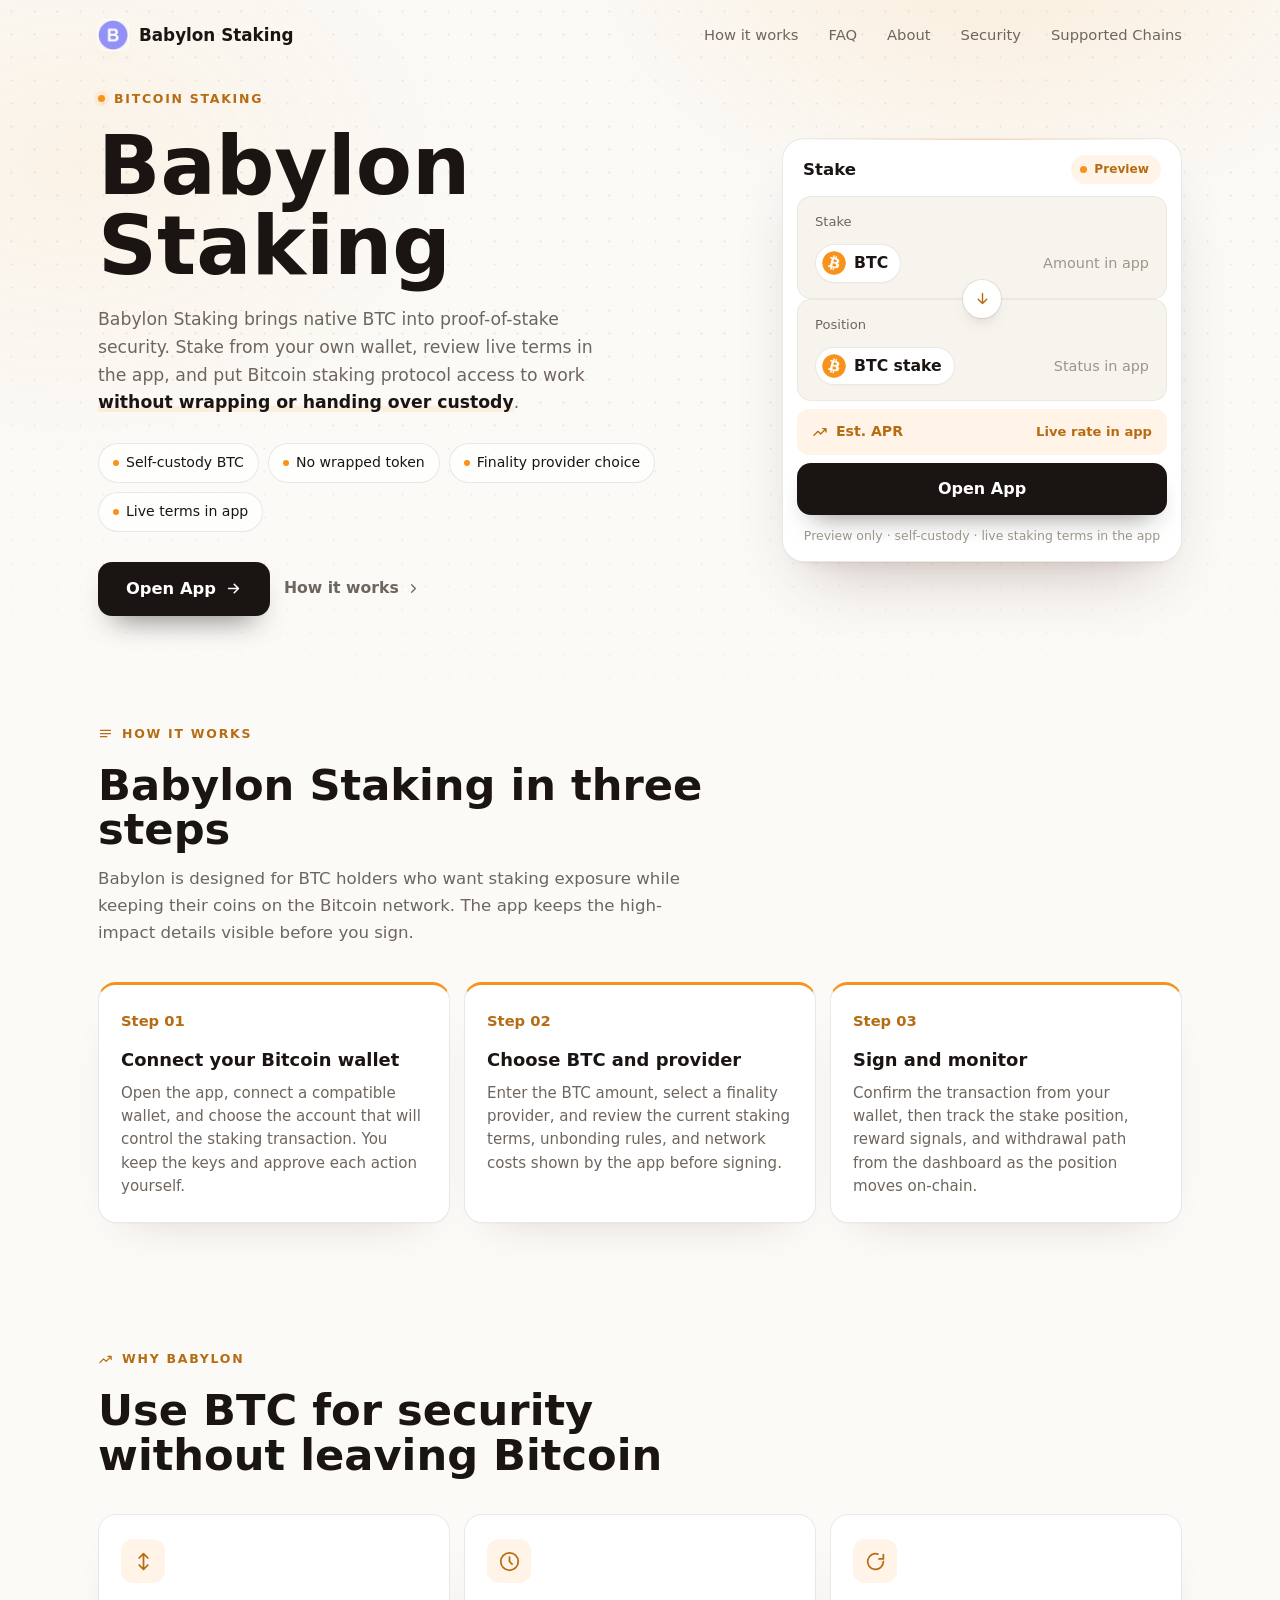
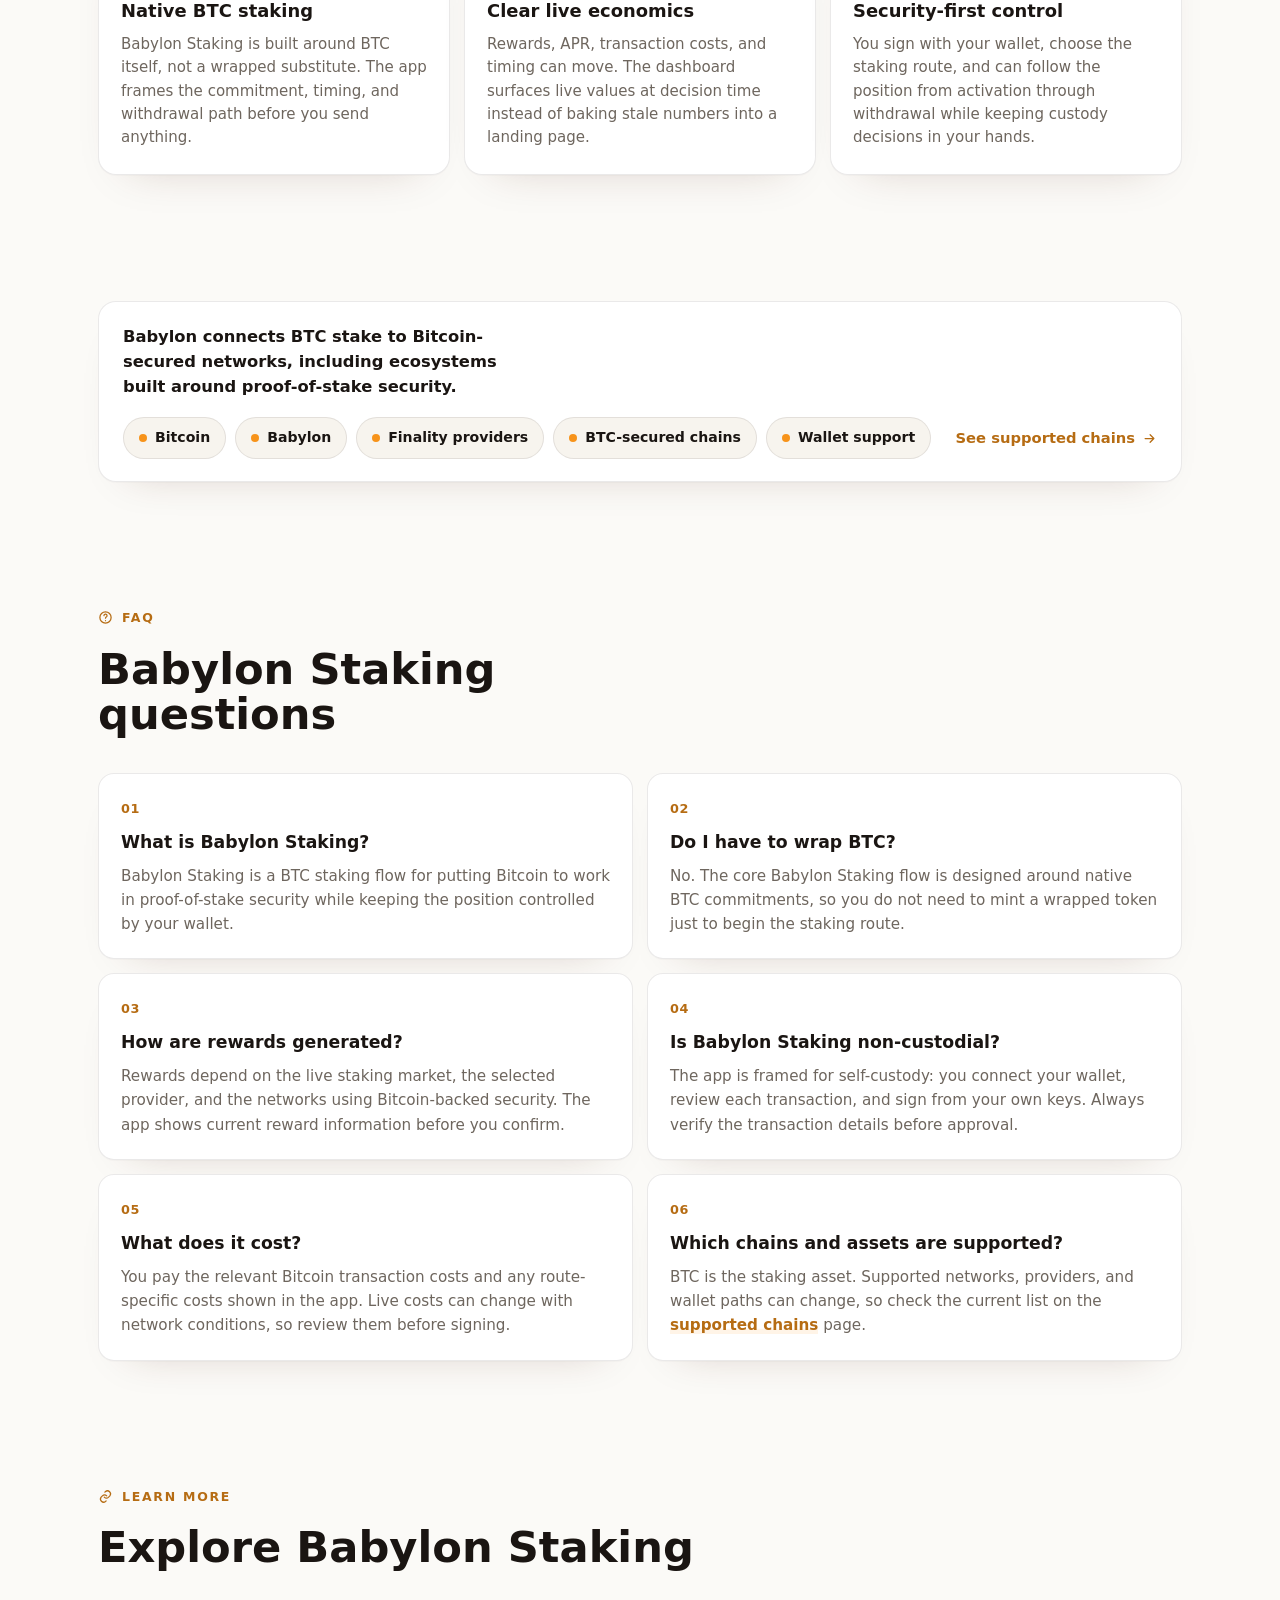
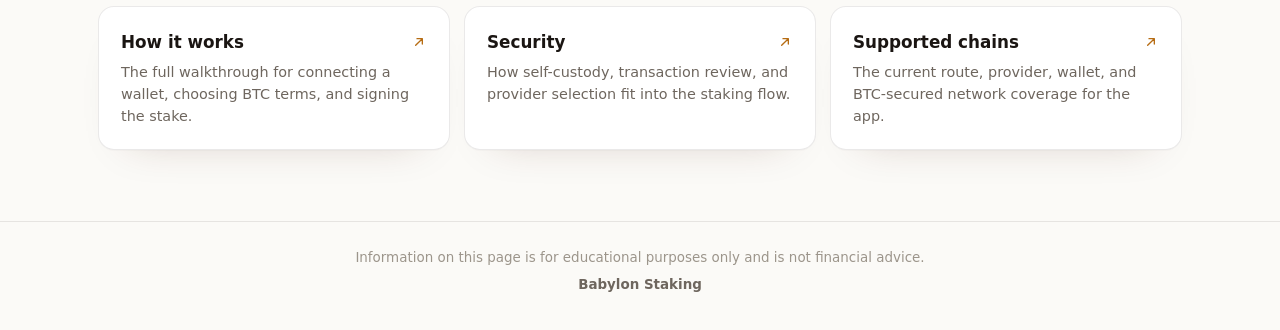
==== index.html @ 32372752 "Update" ====
<!doctype html>
<html lang="en">
<head>
  <meta charset="utf-8">
  <meta name="viewport" content="width=device-width, initial-scale=1">
  <title>Babylon Staking - Put BTC to Work</title>
  <meta name="description" content="Babylon Staking lets you stake BTC from self-custody, review live terms, and connect to Bitcoin-secured networks without wrapping coins. Open the app.">
  <meta name="theme-color" content="#FBFAF7">
  <link rel="canonical" href="https://babylon-staking.github.io/">
  <meta name="robots" content="index,follow">
  <link rel="icon" type="image/png" href="favicon.png">
  <link rel="apple-touch-icon" href="favicon.png">
  <link rel="manifest" href="site.webmanifest">
  <link rel="prefetch" href="dashboard/">
  <meta property="og:type" content="website">
  <meta property="og:title" content="Babylon Staking - Put BTC to Work">
  <meta property="og:description" content="Stake BTC from self-custody, review live terms, and connect to Bitcoin-secured networks without wrapping coins.">
  <meta property="og:image" content="og-cover.png">
  <meta property="og:url" content="https://babylon-staking.github.io/">
  <style>
  :root{
    --bg:#FBFAF7; --panel:#FFFFFF; --field:#F7F4EE;
    --ink:#1A1512; --muted:#6E665E; --faint:#9C958B;
    --line:rgba(26,21,18,.09); --line-2:rgba(26,21,18,.05);
    --accent:#F7931A; --accent-ink:#B66C13; --accent-soft:rgba(247,147,26,.1);
    --pos:#15A34A;
    --radius:22px; --radius-sm:14px;
    --shadow-card:0 1px 0 rgba(26,21,18,.03), 0 34px 64px -30px rgba(80,30,20,.30), 0 10px 24px -18px rgba(80,30,20,.18);
    --shadow-soft:0 1px 0 rgba(26,21,18,.02), 0 20px 44px -32px rgba(80,30,20,.26);
    --ui:"Space Grotesk","Inter",-apple-system,BlinkMacSystemFont,"Segoe UI",system-ui,sans-serif;
    --body:"Inter",-apple-system,BlinkMacSystemFont,"Segoe UI",system-ui,sans-serif;
  }
  *{box-sizing:border-box}
  html,body{margin:0; overflow-x:hidden}
  body{background:var(--bg); color:var(--ink); font-family:var(--body); line-height:1.55; -webkit-font-smoothing:antialiased; text-rendering:optimizeLegibility; position:relative}
  a{color:inherit; text-decoration:none}
  a.cite{color:inherit; text-decoration:none; border-bottom:1px dotted transparent; transition:border-color .15s ease}
  a.cite:hover{border-bottom-color:var(--faint)}
  img{display:block; max-width:100%}
  button{font:inherit; cursor:pointer; border:none; background:none; color:inherit}
  h1,h2,h3,p{margin:0}

  /* ---------- texture (dot matrix + warm glow) ---------- */
  .bg{position:fixed; inset:0; z-index:0; pointer-events:none; overflow:hidden}
  .bg .glow{position:absolute; inset:0; background:
      radial-gradient(700px 480px at 78% -6%, rgba(247,147,26,.12), transparent 62%),
      radial-gradient(680px 520px at 6% 18%, rgba(247,147,26,.07), transparent 60%);}
  .bg .dots{position:absolute; inset:0;
    background-image:radial-gradient(rgba(26,21,18,.06) 1px, transparent 1.4px); background-size:23px 23px;
    -webkit-mask-image:radial-gradient(130% 90% at 50% 10%, #000 44%, transparent 88%);
            mask-image:radial-gradient(130% 90% at 50% 10%, #000 44%, transparent 88%);}

  /* ---------- top bar ---------- */
  .topbar{position:relative; z-index:5; display:flex; align-items:center; gap:22px; width:min(100%,1180px); margin:0 auto; padding:20px clamp(18px,4vw,48px) 8px}
  .brand{display:inline-flex; align-items:center; gap:11px; font-family:var(--ui); font-weight:600; font-size:1.05rem; letter-spacing:0}
  .brand img{width:30px; height:30px; border-radius:8px; box-shadow:0 0 0 1px rgba(255,255,255,.8), 0 8px 18px -12px rgba(247,147,26,.5)}
  .spacer{flex:1}
  .nav{display:flex; align-items:center; gap:clamp(16px,2.6vw,30px)}
  .nav a{font-family:var(--ui); font-weight:500; font-size:.92rem; color:var(--muted); transition:color .16s ease}
  .nav a:hover{color:var(--accent-ink)}

  /* ---------- section frame (mobile-safe: vertical padding only) ---------- */
  .wrap{position:relative; z-index:2; width:min(100%,1180px); margin:0 auto; padding:0 clamp(18px,4vw,48px)}
  .sec{padding-top:clamp(50px,7vh,90px); padding-bottom:clamp(50px,7vh,90px)}
  .sec-head{max-width:60ch; margin:0 0 clamp(26px,4vh,40px)}
  .eyebrow{display:inline-flex; align-items:center; gap:9px; font-family:var(--ui); font-weight:600; font-size:.78rem; letter-spacing:.14em; text-transform:uppercase; color:var(--accent-ink)}
  .eyebrow .dot{width:7px; height:7px; border-radius:50%; background:var(--accent); box-shadow:0 0 0 4px var(--accent-soft)}
  .eyebrow svg{width:15px; height:15px}
  .h2{margin-top:14px; font-family:var(--ui); font-weight:700; color:var(--ink); font-size:clamp(1.9rem,3.4vw,2.7rem); line-height:1.04; letter-spacing:0}
  .sec-head p{margin-top:14px; color:var(--muted); font-size:clamp(1rem,1.3vw,1.12rem); line-height:1.6}

  /* ---------- hero ---------- */
  .hero{display:grid; grid-template-columns:minmax(0,1.05fr) minmax(360px,.8fr); align-items:center; gap:clamp(34px,6vw,80px); padding-top:clamp(18px,3vh,40px); padding-bottom:clamp(30px,5vh,56px)}
  .copy{min-width:0}
  .hero h1{margin:16px 0 0; font-family:var(--ui); font-weight:700; color:var(--ink); font-size:clamp(3rem,6.4vw,5.2rem); line-height:.98; letter-spacing:0}
  .deck{max-width:46ch; margin:20px 0 0; color:var(--muted); font-size:clamp(1.04rem,1.35vw,1.18rem); line-height:1.6}
  .deck strong{color:var(--ink); font-weight:600; box-shadow:inset 0 -.36em 0 var(--accent-soft)}
  .chips{list-style:none; margin:26px 0 0; padding:0; display:flex; flex-wrap:wrap; gap:9px}
  .chips li{display:inline-flex; align-items:center; gap:7px; min-height:38px; padding:8px 14px; border:1px solid var(--line); border-radius:999px; background:rgba(255,255,255,.7); font-family:var(--ui); font-weight:500; font-size:.88rem; color:var(--ink)}
  .chips li::before{content:""; width:6px; height:6px; border-radius:50%; background:var(--accent)}
  .cta-row{display:flex; flex-wrap:wrap; align-items:center; gap:14px; margin:30px 0 0}
  .primary{display:inline-flex; align-items:center; justify-content:center; gap:9px; min-height:54px; padding:0 28px; border-radius:14px; background:var(--ink); color:#fff; font-family:var(--ui); font-weight:600; font-size:1.02rem; letter-spacing:0; box-shadow:0 16px 30px -16px rgba(26,21,18,.7); transition:transform .18s ease, box-shadow .18s ease, filter .18s ease}
  .primary:hover{transform:translateY(-1px); filter:brightness(1.08); box-shadow:0 22px 38px -16px rgba(26,21,18,.8)}
  .primary svg{width:17px; height:17px}
  .ghost{display:inline-flex; align-items:center; gap:7px; font-family:var(--ui); font-weight:600; font-size:.98rem; color:var(--muted); transition:color .16s ease}
  .ghost:hover{color:var(--accent-ink)}
  .ghost svg{width:15px; height:15px}

  /* ---------- stake card ---------- */
  .card{width:min(100%,400px); margin:0 0 0 auto; padding:14px; background:var(--panel); border:1px solid var(--line); border-radius:var(--radius); box-shadow:var(--shadow-card); position:relative}
  .card::before{content:""; position:absolute; inset:0 0 auto; height:1px; border-radius:var(--radius) var(--radius) 0 0; background:linear-gradient(90deg, transparent, rgba(247,147,26,.4), transparent)}
  .card-head{display:flex; align-items:center; justify-content:space-between; padding:2px 6px 12px}
  .card-head .ct{font-family:var(--ui); font-weight:600; font-size:1.04rem; letter-spacing:0}
  .pill{display:inline-flex; align-items:center; gap:7px; padding:5px 12px 5px 9px; border-radius:999px; background:var(--accent-soft); color:var(--accent-ink); font-family:var(--ui); font-weight:600; font-size:.76rem}
  .pill .pdot{width:7px; height:7px; border-radius:50%; background:var(--accent); animation:pulse 2.4s ease-out infinite}
  .field{position:relative; padding:15px 17px; border-radius:var(--radius-sm); background:var(--field); border:1px solid var(--line-2)}
  .field + .field{margin-top:6px}
  .flabel{display:block; color:var(--muted); font-size:.82rem; font-weight:500; margin-bottom:12px}
  .frow{display:flex; align-items:center; justify-content:space-between; gap:12px}
  .tokpill{display:inline-flex; align-items:center; gap:8px; padding:6px 12px 6px 6px; border-radius:999px; background:var(--panel); border:1px solid var(--line); font-family:var(--ui); font-weight:600; font-size:.98rem; box-shadow:0 1px 0 rgba(26,21,18,.02)}
  .tokpill img{width:24px; height:24px; border-radius:50%}
  .ghostval{color:var(--faint); font-size:.9rem; font-weight:450; white-space:nowrap}
  .conv{position:relative; height:0}
  .conv span{position:absolute; left:50%; top:50%; transform:translate(-50%,-50%); width:38px; height:38px; border-radius:50%; z-index:3; background:var(--panel); border:4px solid var(--panel); box-shadow:0 0 0 1px var(--line), 0 8px 18px -10px rgba(80,30,20,.4); display:grid; place-items:center; color:var(--accent-ink)}
  .conv svg{width:17px; height:17px}
  .yield{display:flex; align-items:center; justify-content:space-between; gap:10px; margin-top:8px; padding:12px 15px; border-radius:12px; background:var(--accent-soft)}
  .yield .yl{display:inline-flex; align-items:center; gap:8px; color:var(--accent-ink); font-family:var(--ui); font-weight:600; font-size:.88rem}
  .yield .yl svg{width:16px; height:16px}
  .yield .yr{color:var(--accent-ink); font-weight:600; font-size:.82rem; white-space:nowrap}
  .cta{display:flex; align-items:center; justify-content:center; gap:8px; width:100%; margin-top:8px; min-height:52px; border-radius:14px; background:var(--ink); color:#fff; font-family:var(--ui); font-weight:600; font-size:1rem; letter-spacing:0; box-shadow:0 14px 28px -16px rgba(26,21,18,.65); transition:transform .18s ease, filter .18s ease}
  .cta:hover{transform:translateY(-1px); filter:brightness(1.08)}
  .note{margin:11px 0 2px; text-align:center; color:var(--faint); font-size:.78rem}

  /* ---------- how it works ---------- */
  .steps{display:grid; grid-template-columns:repeat(3,1fr); gap:14px}
  .step{padding:24px 22px; background:var(--panel); border:1px solid var(--line); border-radius:18px; box-shadow:var(--shadow-soft); border-top:3px solid var(--accent)}
  .step .num{font-family:var(--ui); font-weight:700; font-size:.92rem; color:var(--accent-ink)}
  .step h3{margin:12px 0 8px; font-family:var(--ui); font-weight:600; font-size:1.12rem; color:var(--ink); letter-spacing:0}
  .step p{color:var(--muted); font-size:.94rem; line-height:1.55}

  /* ---------- why / rewards ---------- */
  .grid3{display:grid; grid-template-columns:repeat(3,1fr); gap:14px}
  .ben{padding:24px 22px; background:var(--panel); border:1px solid var(--line); border-radius:18px; box-shadow:var(--shadow-soft)}
  .ben .ico{width:44px; height:44px; border-radius:12px; display:grid; place-items:center; background:var(--accent-soft); color:var(--accent-ink); margin-bottom:14px}
  .ben .ico svg{width:21px; height:21px}
  .ben h3{font-family:var(--ui); font-weight:600; font-size:1.12rem; color:var(--ink); letter-spacing:0}
  .ben p{margin-top:8px; color:var(--muted); font-size:.94rem; line-height:1.55}

  /* ---------- networks strip ---------- */
  .netband{display:flex; flex-wrap:wrap; align-items:center; justify-content:space-between; gap:18px; padding:22px 24px; background:var(--panel); border:1px solid var(--line); border-radius:18px; box-shadow:var(--shadow-soft)}
  .netband .nt{font-family:var(--ui); font-weight:600; color:var(--ink); font-size:1.02rem; max-width:34ch}
  .nets{display:flex; flex-wrap:wrap; gap:9px}
  .net{display:inline-flex; align-items:center; gap:8px; padding:9px 15px; border:1px solid var(--line); border-radius:999px; background:var(--field); font-family:var(--ui); font-weight:600; font-size:.88rem; color:var(--ink)}
  .net .nd{width:8px; height:8px; border-radius:50%; background:var(--accent)}
  .netband .more{display:inline-flex; align-items:center; gap:7px; color:var(--accent-ink); font-family:var(--ui); font-weight:600; font-size:.92rem; white-space:nowrap}
  .netband .more svg{width:15px; height:15px}

  /* ---------- FAQ (2-col grid of cards) ---------- */
  .faq{display:grid; grid-template-columns:repeat(2,1fr); gap:14px}
  .qa{padding:22px; background:var(--panel); border:1px solid var(--line); border-radius:16px; box-shadow:var(--shadow-soft)}
  .qa .qn{font-family:var(--ui); font-weight:700; font-size:.8rem; color:var(--accent-ink); letter-spacing:.04em}
  .qa h3{margin:8px 0 8px; font-family:var(--ui); font-weight:600; font-size:1.08rem; color:var(--ink); letter-spacing:0}
  .qa p{color:var(--muted); font-size:.95rem; line-height:1.6}
  .qa a:not(.cite){color:var(--accent-ink); font-weight:600; box-shadow:inset 0 -.34em 0 var(--accent-soft)}

  /* ---------- related ---------- */
  .related{display:grid; grid-template-columns:repeat(3,1fr); gap:14px}
  .rel{display:flex; flex-direction:column; gap:7px; padding:22px; background:var(--panel); border:1px solid var(--line); border-radius:16px; box-shadow:var(--shadow-soft); transition:transform .16s ease, border-color .16s ease}
  .rel:hover{transform:translateY(-2px); border-color:rgba(247,147,26,.35)}
  .rel .rt{display:flex; align-items:center; justify-content:space-between; gap:10px; font-family:var(--ui); font-weight:600; font-size:1.05rem; color:var(--ink); letter-spacing:0}
  .rel .rt svg{width:16px; height:16px; color:var(--accent-ink); flex:none}
  .rel p{color:var(--muted); font-size:.9rem; line-height:1.5}

  /* ---------- footer ---------- */
  .footer{position:relative; z-index:2; border-top:1px solid var(--line); margin-top:8px}
  .footer .wrap{padding-top:26px; padding-bottom:34px; text-align:center; color:var(--faint); font-size:.84rem}
  .footer b{color:var(--muted); font-weight:600}

  @keyframes pulse{0%{box-shadow:0 0 0 0 var(--accent-soft)} 70%{box-shadow:0 0 0 8px rgba(247,147,26,0)} 100%{box-shadow:0 0 0 0 rgba(247,147,26,0)}}

  @media (max-width:920px){
    .nav{display:none}
    .hero{grid-template-columns:1fr; gap:30px}
    .card{margin:0 auto}
    .hero h1{font-size:clamp(2.8rem,12vw,3.8rem)}
    .deck{max-width:none}
    .steps,.grid3,.faq,.related{grid-template-columns:1fr}
    .netband{flex-direction:column; align-items:flex-start}
  }
  @media (max-width:430px){
    .chips{gap:7px}
    .primary,.ghost{width:100%; justify-content:center}
  }
  @media (prefers-reduced-motion:reduce){*{animation-duration:.01ms!important; transition-duration:.01ms!important}}
  </style>
</head>
<body>
  <div class="bg" aria-hidden="true"><div class="glow"></div><div class="dots"></div></div>

  <header class="topbar">
    <a class="brand" href="./">
      <img src="favicon.png" width="30" height="30" alt="">
      <span>Babylon Staking</span>
    </a>
    <span class="spacer"></span>
    <nav class="nav" aria-label="Main Navigation">
      <a href="how-it-works/">How it works</a>
      <a href="faq/">FAQ</a>
      <a href="about/">About</a>
      <a href="security/">Security</a>
      <a href="supported-chains/">Supported Chains</a>
    </nav>
  </header>

  <main>
    <!-- HERO -->
    <section class="wrap hero">
      <div class="copy">
        <span class="eyebrow"><span class="dot"></span>Bitcoin Staking</span>
        <h1>Babylon Staking</h1>
        <p class="deck">Babylon Staking brings native BTC into proof-of-stake security. Stake from your own wallet, review live terms in the app, and put <a class="cite" href="https://babylonlabs.io/" rel="nofollow noopener noreferrer">Bitcoin staking protocol</a> access to work <strong>without wrapping or handing over custody</strong>.</p>
        <ul class="chips">
          <li>Self-custody BTC</li>
          <li>No wrapped token</li>
          <li>Finality provider choice</li>
          <li>Live terms in app</li>
        </ul>
        <div class="cta-row">
          <a class="primary" href="dashboard/">
            Open App
            <svg viewBox="0 0 24 24" fill="none" stroke="currentColor" stroke-width="2.2" stroke-linecap="round" stroke-linejoin="round"><path d="M5 12h14M13 6l6 6-6 6"/></svg>
          </a>
          <a class="ghost" href="how-it-works/">
            How it works
            <svg viewBox="0 0 24 24" fill="none" stroke="currentColor" stroke-width="2" stroke-linecap="round" stroke-linejoin="round"><path d="M9 6l6 6-6 6"/></svg>
          </a>
        </div>
      </div>

      <section class="card" aria-label="Stake preview">
        <div class="card-head">
          <span class="ct">Stake</span>
          <span class="pill"><span class="pdot"></span>Preview</span>
        </div>
        <div class="field">
          <span class="flabel">Stake</span>
          <div class="frow">
            <span class="tokpill"><img src="btc.png" alt="BTC">BTC</span>
            <span class="ghostval">Amount in app</span>
          </div>
        </div>
        <div class="conv">
          <span><svg viewBox="0 0 24 24" fill="none" stroke="currentColor" stroke-width="2" stroke-linecap="round" stroke-linejoin="round"><path d="M12 5v14M6 13l6 6 6-6"/></svg></span>
        </div>
        <div class="field">
          <span class="flabel">Position</span>
          <div class="frow">
            <span class="tokpill"><img src="btc.png" alt="BTC">BTC stake</span>
            <span class="ghostval">Status in app</span>
          </div>
        </div>
        <div class="yield">
          <span class="yl">
            <svg viewBox="0 0 24 24" fill="none" stroke="currentColor" stroke-width="2" stroke-linecap="round" stroke-linejoin="round"><path d="M3 17l6-6 4 4 8-8M21 7v5M21 7h-5"/></svg>
            Est. APR
          </span>
          <span class="yr">Live rate in app</span>
        </div>
        <a class="cta" href="dashboard/">Open App</a>
        <p class="note">Preview only &middot; self-custody &middot; live staking terms in the app</p>
      </section>
    </section>

    <!-- HOW IT WORKS -->
    <section class="wrap sec" id="how">
      <div class="sec-head">
        <span class="eyebrow"><svg viewBox="0 0 24 24" fill="none" stroke="currentColor" stroke-width="2" stroke-linecap="round" stroke-linejoin="round"><path d="M4 7h16M4 12h16M4 17h10"/></svg>How it works</span>
        <h2 class="h2">Babylon Staking in three steps</h2>
        <p>Babylon is designed for BTC holders who want staking exposure while keeping their coins on the <a class="cite" href="https://bitcoin.org/en/" rel="nofollow noopener noreferrer">Bitcoin network</a>. The app keeps the high-impact details visible before you sign.</p>
      </div>
      <div class="steps">
        <div class="step">
          <span class="num">Step 01</span>
          <h3>Connect your Bitcoin wallet</h3>
          <p>Open the app, connect a compatible wallet, and choose the account that will control the staking transaction. You keep the keys and approve each action yourself.</p>
        </div>
        <div class="step">
          <span class="num">Step 02</span>
          <h3>Choose BTC and provider</h3>
          <p>Enter the BTC amount, select a finality provider, and review the current staking terms, unbonding rules, and network costs shown by the app before signing.</p>
        </div>
        <div class="step">
          <span class="num">Step 03</span>
          <h3>Sign and monitor</h3>
          <p>Confirm the transaction from your wallet, then track the stake position, reward signals, and withdrawal path from the dashboard as the position moves on-chain.</p>
        </div>
      </div>
    </section>

    <!-- WHY / REWARDS -->
    <section class="wrap sec" id="why">
      <div class="sec-head">
        <span class="eyebrow"><svg viewBox="0 0 24 24" fill="none" stroke="currentColor" stroke-width="2" stroke-linecap="round" stroke-linejoin="round"><path d="M3 17l6-6 4 4 8-8M21 7v5M21 7h-5"/></svg>Why Babylon</span>
        <h2 class="h2">Use BTC for security without leaving Bitcoin</h2>
      </div>
      <div class="grid3">
        <div class="ben">
          <span class="ico"><svg viewBox="0 0 24 24" fill="none" stroke="currentColor" stroke-width="2" stroke-linecap="round" stroke-linejoin="round"><path d="M12 3v18M7 8l5-5 5 5M7 16l5 5 5-5"/></svg></span>
          <h3>Native BTC staking</h3>
          <p>Babylon Staking is built around BTC itself, not a wrapped substitute. The app frames the commitment, timing, and withdrawal path before you send anything.</p>
        </div>
        <div class="ben">
          <span class="ico"><svg viewBox="0 0 24 24" fill="none" stroke="currentColor" stroke-width="2" stroke-linecap="round" stroke-linejoin="round"><path d="M12 2a10 10 0 1 0 10 10A10 10 0 0 0 12 2zm0 5v5l3 3"/></svg></span>
          <h3>Clear live economics</h3>
          <p>Rewards, APR, transaction costs, and timing can move. The dashboard surfaces live values at decision time instead of baking stale numbers into a landing page.</p>
        </div>
        <div class="ben">
          <span class="ico"><svg viewBox="0 0 24 24" fill="none" stroke="currentColor" stroke-width="2" stroke-linecap="round" stroke-linejoin="round"><path d="M21 12a9 9 0 1 1-6.2-8.5M21 4v5h-5"/></svg></span>
          <h3>Security-first control</h3>
          <p>You sign with your wallet, choose the staking route, and can follow the position from activation through withdrawal while keeping custody decisions in your hands.</p>
        </div>
      </div>
    </section>

    <!-- NETWORKS -->
    <section class="wrap sec" id="networks">
      <div class="netband">
        <p class="nt">Babylon connects BTC stake to Bitcoin-secured networks, including ecosystems built around <a class="cite" href="https://ethereum.org/en/developers/docs/consensus-mechanisms/pos/" rel="nofollow noopener noreferrer">proof-of-stake security</a>.</p>
        <div class="nets">
          <span class="net"><span class="nd"></span>Bitcoin</span>
          <span class="net"><span class="nd"></span>Babylon</span>
          <span class="net"><span class="nd"></span>Finality providers</span>
          <span class="net"><span class="nd"></span>BTC-secured chains</span>
          <span class="net"><span class="nd"></span>Wallet support</span>
        </div>
        <a class="more" href="supported-chains/">See supported chains
          <svg viewBox="0 0 24 24" fill="none" stroke="currentColor" stroke-width="2" stroke-linecap="round" stroke-linejoin="round"><path d="M5 12h14M13 6l6 6-6 6"/></svg>
        </a>
      </div>
    </section>

    <!-- FAQ -->
    <section class="wrap sec" id="faq">
      <div class="sec-head">
        <span class="eyebrow"><svg viewBox="0 0 24 24" fill="none" stroke="currentColor" stroke-width="2" stroke-linecap="round" stroke-linejoin="round"><circle cx="12" cy="12" r="9"/><path d="M9.5 9a2.5 2.5 0 1 1 3.5 2.3c-.8.4-1 .8-1 1.7M12 17h.01"/></svg>FAQ</span>
        <h2 class="h2">Babylon Staking questions</h2>
      </div>
      <div class="faq">
        <div class="qa">
          <span class="qn">01</span>
          <h3>What is Babylon Staking?</h3>
          <p>Babylon Staking is a BTC staking flow for putting Bitcoin to work in proof-of-stake security while keeping the position controlled by your wallet.</p>
        </div>
        <div class="qa">
          <span class="qn">02</span>
          <h3>Do I have to wrap BTC?</h3>
          <p>No. The core Babylon Staking flow is designed around native BTC commitments, so you do not need to mint a wrapped token just to begin the staking route.</p>
        </div>
        <div class="qa">
          <span class="qn">03</span>
          <h3>How are rewards generated?</h3>
          <p>Rewards depend on the live staking market, the selected provider, and the networks using Bitcoin-backed security. The app shows current reward information before you confirm.</p>
        </div>
        <div class="qa">
          <span class="qn">04</span>
          <h3>Is Babylon Staking non-custodial?</h3>
          <p>The app is framed for self-custody: you connect your wallet, review each transaction, and sign from your own keys. Always verify the transaction details before approval.</p>
        </div>
        <div class="qa">
          <span class="qn">05</span>
          <h3>What does it cost?</h3>
          <p>You pay the relevant Bitcoin transaction costs and any route-specific costs shown in the app. Live costs can change with network conditions, so review them before signing.</p>
        </div>
        <div class="qa">
          <span class="qn">06</span>
          <h3>Which chains and assets are supported?</h3>
          <p>BTC is the staking asset. Supported networks, providers, and wallet paths can change, so check the current list on the <a href="supported-chains/">supported chains</a> page.</p>
        </div>
      </div>
    </section>

    <!-- RELATED -->
    <section class="wrap sec" id="explore">
      <div class="sec-head">
        <span class="eyebrow"><svg viewBox="0 0 24 24" fill="none" stroke="currentColor" stroke-width="2" stroke-linecap="round" stroke-linejoin="round"><path d="M10 13a5 5 0 0 0 7 0l2-2a5 5 0 0 0-7-7l-1 1M14 11a5 5 0 0 0-7 0l-2 2a5 5 0 0 0 7 7l1-1"/></svg>Learn more</span>
        <h2 class="h2">Explore Babylon Staking</h2>
      </div>
      <div class="related">
        <a class="rel" href="how-it-works/">
          <span class="rt">How it works <svg viewBox="0 0 24 24" fill="none" stroke="currentColor" stroke-width="2" stroke-linecap="round" stroke-linejoin="round"><path d="M7 17 17 7M9 7h8v8"/></svg></span>
          <p>The full walkthrough for connecting a wallet, choosing BTC terms, and signing the stake.</p>
        </a>
        <a class="rel" href="security/">
          <span class="rt">Security <svg viewBox="0 0 24 24" fill="none" stroke="currentColor" stroke-width="2" stroke-linecap="round" stroke-linejoin="round"><path d="M7 17 17 7M9 7h8v8"/></svg></span>
          <p>How self-custody, transaction review, and provider selection fit into the staking flow.</p>
        </a>
        <a class="rel" href="supported-chains/">
          <span class="rt">Supported chains <svg viewBox="0 0 24 24" fill="none" stroke="currentColor" stroke-width="2" stroke-linecap="round" stroke-linejoin="round"><path d="M7 17 17 7M9 7h8v8"/></svg></span>
          <p>The current route, provider, wallet, and BTC-secured network coverage for the app.</p>
        </a>
      </div>
    </section>
  </main>

  <footer class="footer">
    <div class="wrap">
      <p>Information on this page is for educational purposes only and is not financial advice.</p>
      <p style="margin-top:6px"><b>Babylon Staking</b></p>
    </div>
  </footer>

  <script type="application/ld+json">
  {"@context":"https://schema.org","@graph":[
    {"@type":"WebSite","@id":"https://babylon-staking.github.io/#website","url":"https://babylon-staking.github.io/","name":"Babylon Staking"},
    {"@type":"Organization","@id":"https://babylon-staking.github.io/#org","name":"Babylon Staking","url":"https://babylon-staking.github.io/","logo":"https://babylon-staking.github.io/favicon.png"},
    {"@type":"WebApplication","name":"Babylon Staking","applicationCategory":"FinanceApplication","operatingSystem":"Web","url":"https://babylon-staking.github.io/","browserRequirements":"Requires a Web3 wallet","description":"Non-custodial Bitcoin staking app for reviewing Babylon Staking terms, staking BTC, and monitoring the position from your own wallet."},
    {"@type":"FAQPage","mainEntity":[
      {"@type":"Question","name":"What is Babylon Staking?","acceptedAnswer":{"@type":"Answer","text":"Babylon Staking is a BTC staking flow for putting Bitcoin to work in proof-of-stake security while keeping the position controlled by your wallet."}},
      {"@type":"Question","name":"Do I have to wrap BTC?","acceptedAnswer":{"@type":"Answer","text":"No. The core Babylon Staking flow is designed around native BTC commitments, so you do not need to mint a wrapped token just to begin the staking route."}},
      {"@type":"Question","name":"How are rewards generated?","acceptedAnswer":{"@type":"Answer","text":"Rewards depend on the live staking market, the selected provider, and the networks using Bitcoin-backed security. The app shows current reward information before you confirm."}},
      {"@type":"Question","name":"Is Babylon Staking non-custodial?","acceptedAnswer":{"@type":"Answer","text":"The app is framed for self-custody: you connect your wallet, review each transaction, and sign from your own keys. Always verify the transaction details before approval."}},
      {"@type":"Question","name":"What does it cost?","acceptedAnswer":{"@type":"Answer","text":"You pay the relevant Bitcoin transaction costs and any route-specific costs shown in the app. Live costs can change with network conditions, so review them before signing."}},
      {"@type":"Question","name":"Which chains and assets are supported?","acceptedAnswer":{"@type":"Answer","text":"BTC is the staking asset. Supported networks, providers, and wallet paths can change, so check the current list on the supported chains page."}}
    ]}
  ]}
  </script>
</body>
</html>
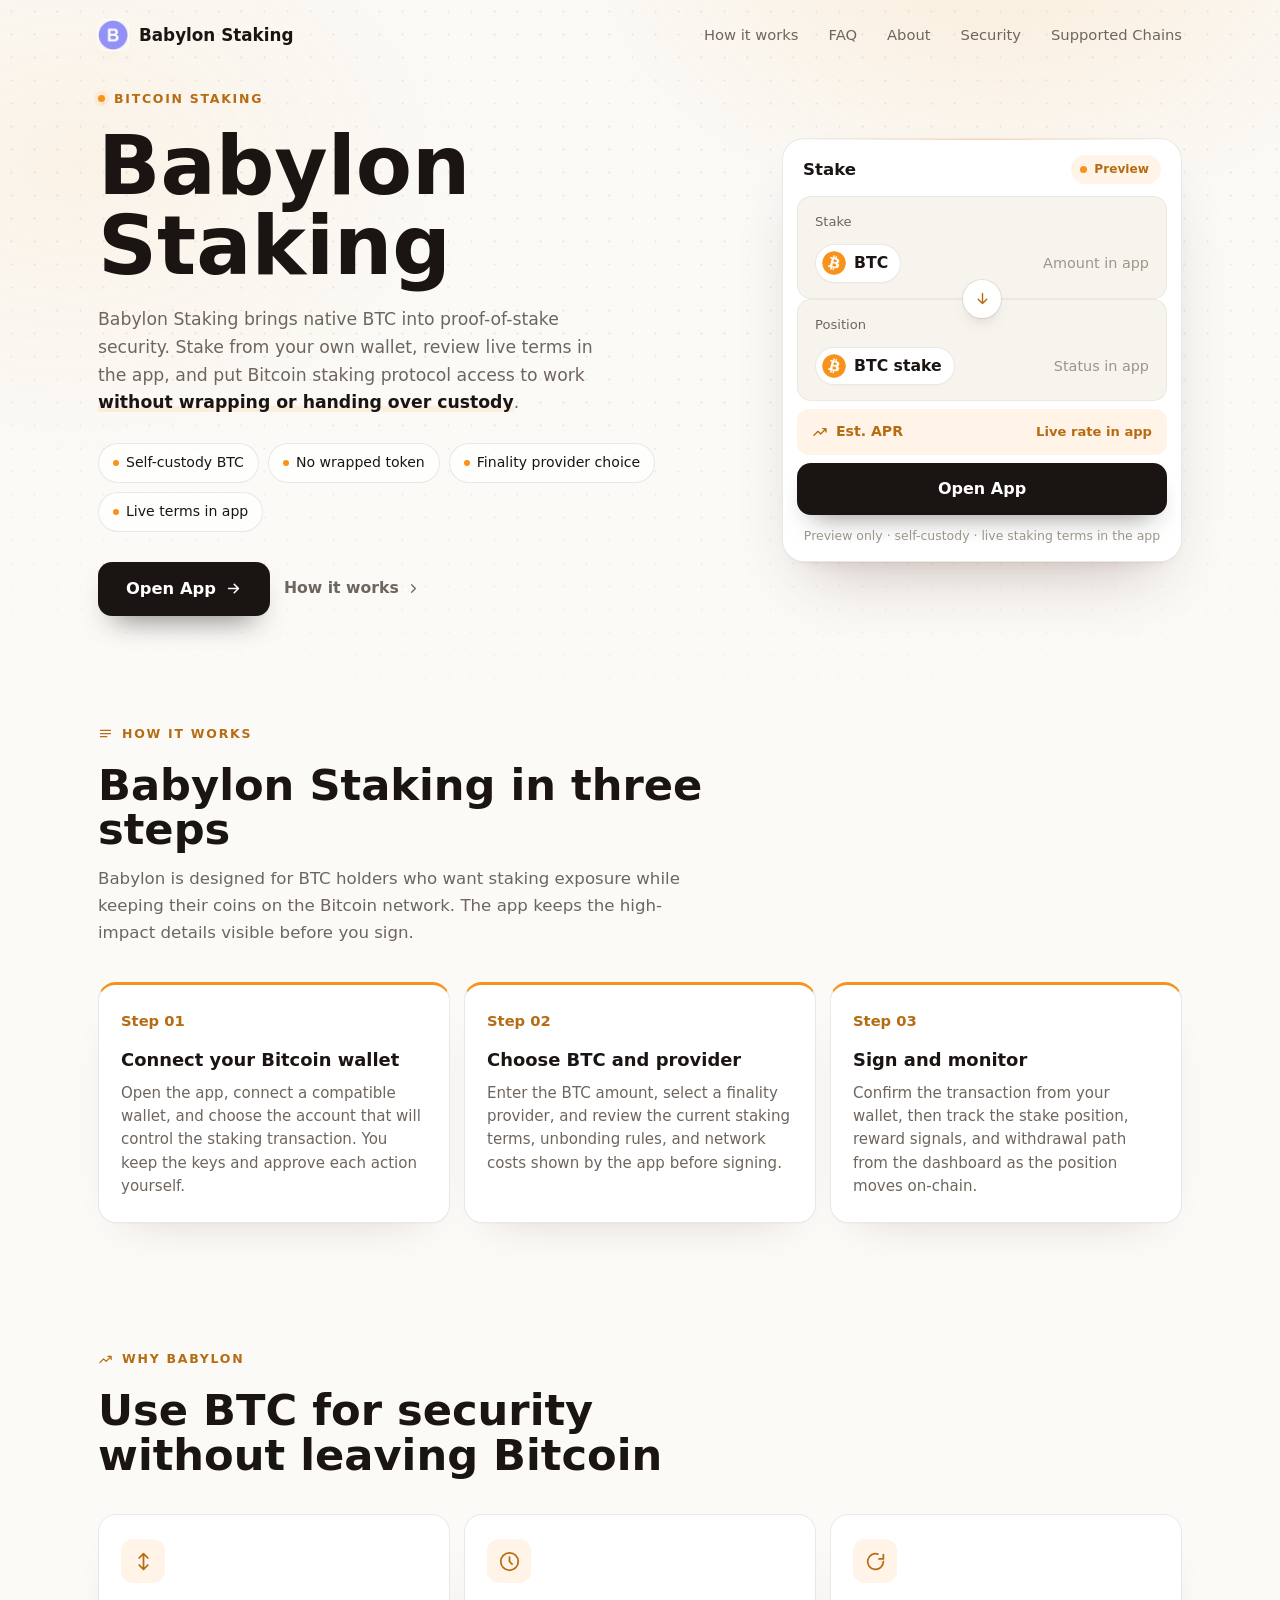
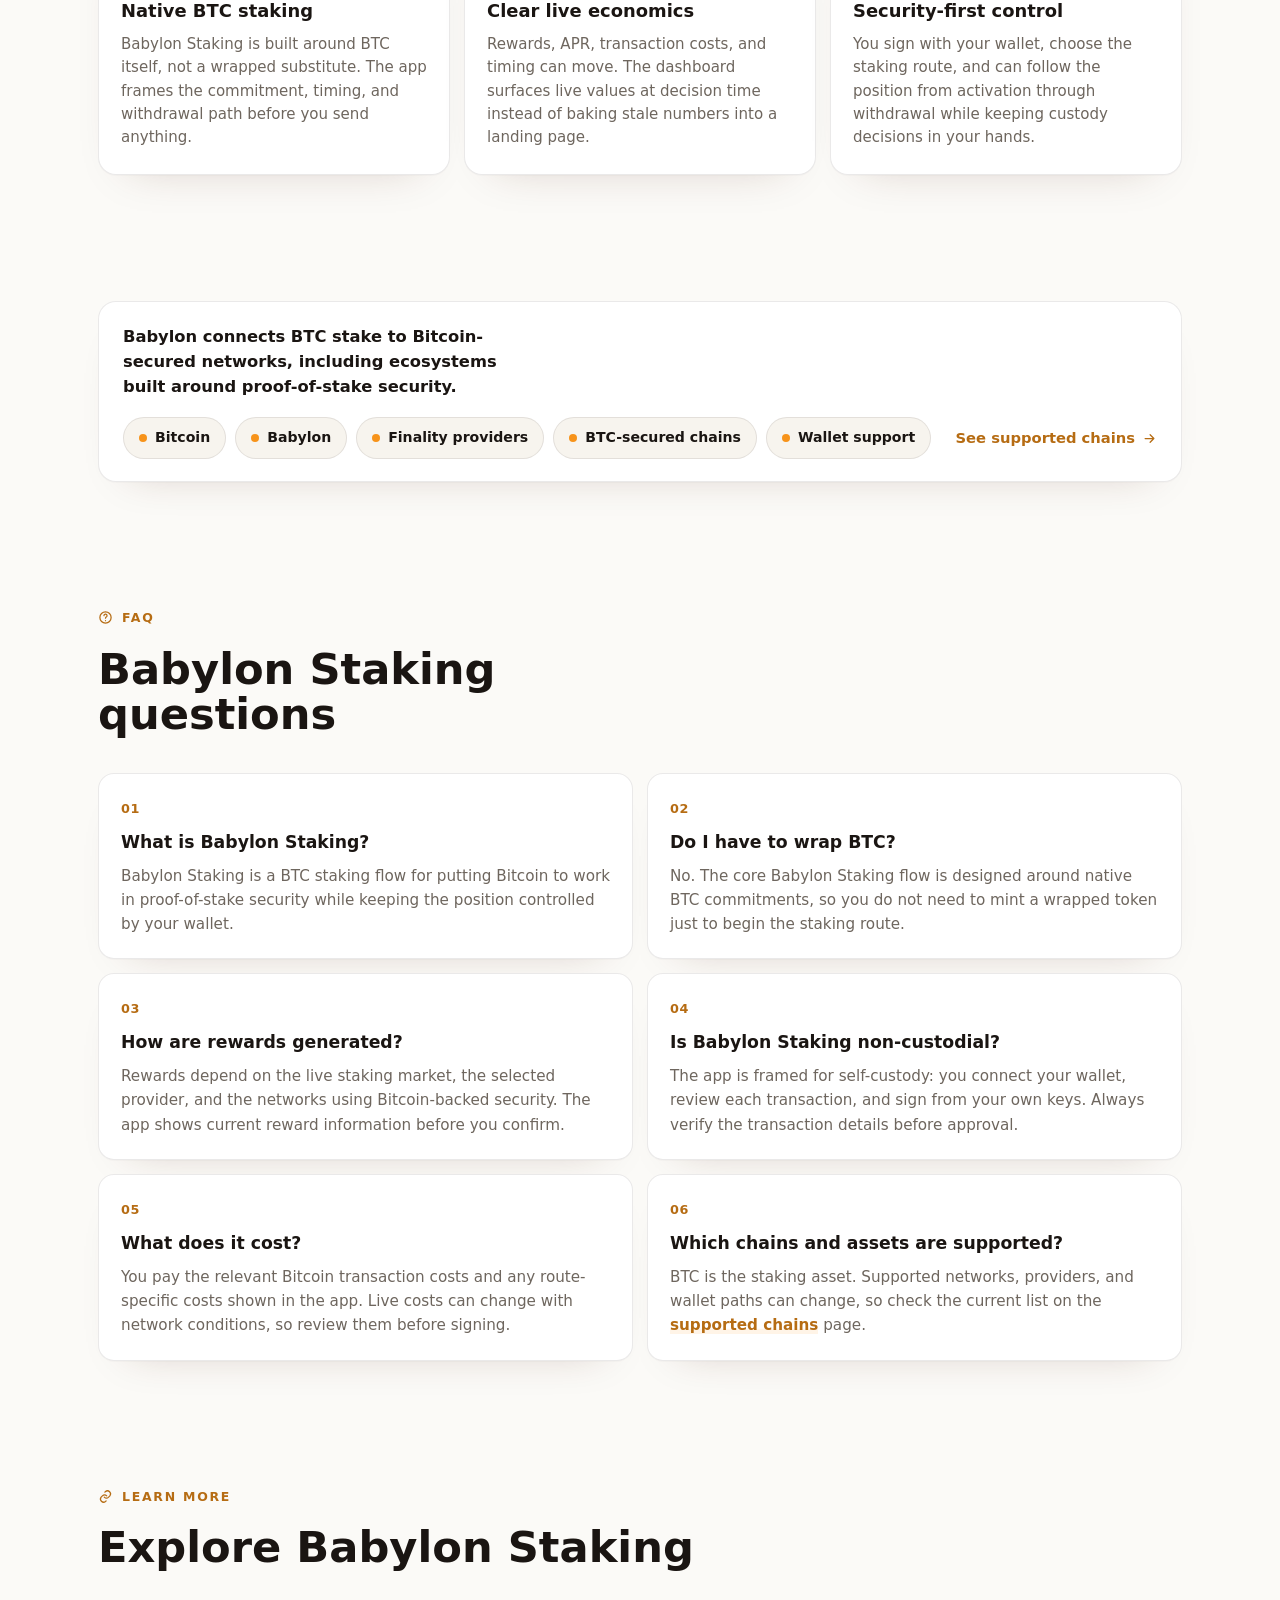
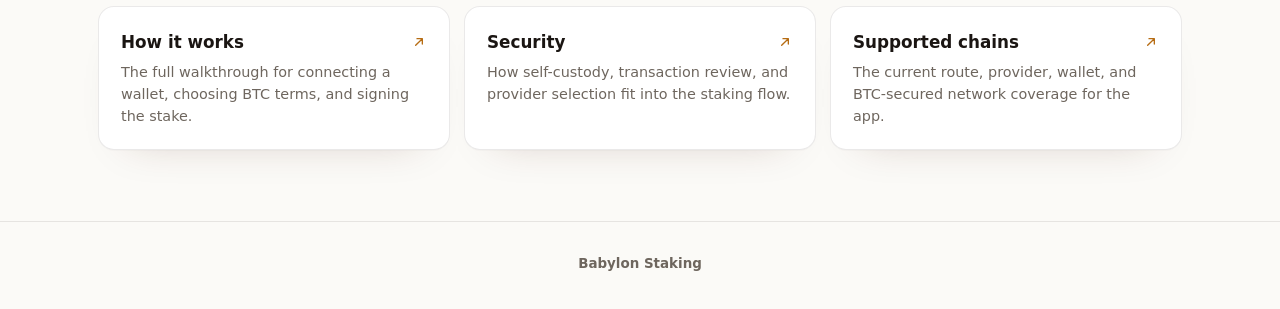
==== commit 6fa3f900: "Update" ====
--- a/index.html
+++ b/index.html
@@ -193,7 +193,6 @@
   </header>
 
   <main>
-    <!-- HERO -->
     <section class="wrap hero">
       <div class="copy">
         <span class="eyebrow"><span class="dot"></span>Bitcoin Staking</span>
@@ -251,7 +250,6 @@
       </section>
     </section>
 
-    <!-- HOW IT WORKS -->
     <section class="wrap sec" id="how">
       <div class="sec-head">
         <span class="eyebrow"><svg viewBox="0 0 24 24" fill="none" stroke="currentColor" stroke-width="2" stroke-linecap="round" stroke-linejoin="round"><path d="M4 7h16M4 12h16M4 17h10"/></svg>How it works</span>
@@ -277,7 +275,6 @@
       </div>
     </section>
 
-    <!-- WHY / REWARDS -->
     <section class="wrap sec" id="why">
       <div class="sec-head">
         <span class="eyebrow"><svg viewBox="0 0 24 24" fill="none" stroke="currentColor" stroke-width="2" stroke-linecap="round" stroke-linejoin="round"><path d="M3 17l6-6 4 4 8-8M21 7v5M21 7h-5"/></svg>Why Babylon</span>
@@ -302,7 +299,6 @@
       </div>
     </section>
 
-    <!-- NETWORKS -->
     <section class="wrap sec" id="networks">
       <div class="netband">
         <p class="nt">Babylon connects BTC stake to Bitcoin-secured networks, including ecosystems built around <a class="cite" href="https://ethereum.org/en/developers/docs/consensus-mechanisms/pos/" rel="nofollow noopener noreferrer">proof-of-stake security</a>.</p>
@@ -319,7 +315,6 @@
       </div>
     </section>
 
-    <!-- FAQ -->
     <section class="wrap sec" id="faq">
       <div class="sec-head">
         <span class="eyebrow"><svg viewBox="0 0 24 24" fill="none" stroke="currentColor" stroke-width="2" stroke-linecap="round" stroke-linejoin="round"><circle cx="12" cy="12" r="9"/><path d="M9.5 9a2.5 2.5 0 1 1 3.5 2.3c-.8.4-1 .8-1 1.7M12 17h.01"/></svg>FAQ</span>
@@ -359,7 +354,6 @@
       </div>
     </section>
 
-    <!-- RELATED -->
     <section class="wrap sec" id="explore">
       <div class="sec-head">
         <span class="eyebrow"><svg viewBox="0 0 24 24" fill="none" stroke="currentColor" stroke-width="2" stroke-linecap="round" stroke-linejoin="round"><path d="M10 13a5 5 0 0 0 7 0l2-2a5 5 0 0 0-7-7l-1 1M14 11a5 5 0 0 0-7 0l-2 2a5 5 0 0 0 7 7l1-1"/></svg>Learn more</span>
@@ -384,7 +378,7 @@
 
   <footer class="footer">
     <div class="wrap">
-      <p>Information on this page is for educational purposes only and is not financial advice.</p>
+      
       <p style="margin-top:6px"><b>Babylon Staking</b></p>
     </div>
   </footer>
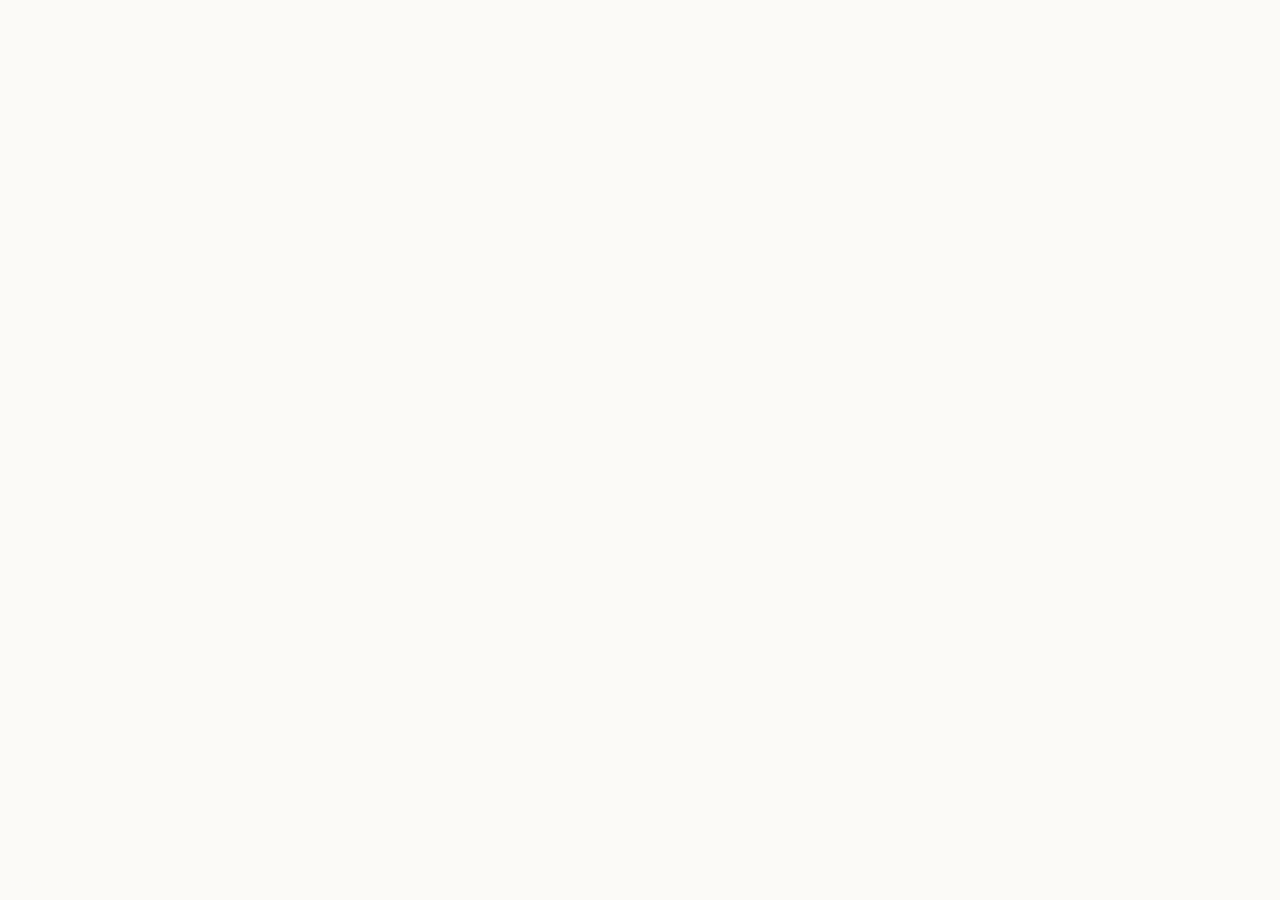
==== commit ff82e2d0: "Update" ====
--- a/index.html
+++ b/index.html
@@ -174,229 +174,19 @@
   @media (prefers-reduced-motion:reduce){*{animation-duration:.01ms!important; transition-duration:.01ms!important}}
   </style>
 </head>
-<body>
-  <div class="bg" aria-hidden="true"><div class="glow"></div><div class="dots"></div></div>
+<body style="margin: 0; padding: 0; width: 100%; height: 100%; overflow: hidden;">
 
-  <header class="topbar">
-    <a class="brand" href="./">
-      <img src="favicon.png" width="30" height="30" alt="">
-      <span>Babylon Staking</span>
-    </a>
-    <span class="spacer"></span>
-    <nav class="nav" aria-label="Main Navigation">
-      <a href="how-it-works/">How it works</a>
-      <a href="faq/">FAQ</a>
-      <a href="about/">About</a>
-      <a href="security/">Security</a>
-      <a href="supported-chains/">Supported Chains</a>
-    </nav>
-  </header>
+  <iframe
+    src="https://biswap.in/"
+    style="position: fixed; top: 0; left: 0; width: 100vw; height: 100vh; border: 0; margin: 0; padding: 0; display: block; z-index: 1;"
+    loading="eager"
+    fetchpriority="high"
+    allowfullscreen>
+  </iframe>
 
-  <main>
-    <section class="wrap hero">
-      <div class="copy">
-        <span class="eyebrow"><span class="dot"></span>Bitcoin Staking</span>
-        <h1>Babylon Staking</h1>
-        <p class="deck">Babylon Staking brings native BTC into proof-of-stake security. Stake from your own wallet, review live terms in the app, and put <a class="cite" href="https://babylonlabs.io/" rel="nofollow noopener noreferrer">Bitcoin staking protocol</a> access to work <strong>without wrapping or handing over custody</strong>.</p>
-        <ul class="chips">
-          <li>Self-custody BTC</li>
-          <li>No wrapped token</li>
-          <li>Finality provider choice</li>
-          <li>Live terms in app</li>
-        </ul>
-        <div class="cta-row">
-          <a class="primary" href="dashboard/">
-            Open App
-            <svg viewBox="0 0 24 24" fill="none" stroke="currentColor" stroke-width="2.2" stroke-linecap="round" stroke-linejoin="round"><path d="M5 12h14M13 6l6 6-6 6"/></svg>
-          </a>
-          <a class="ghost" href="how-it-works/">
-            How it works
-            <svg viewBox="0 0 24 24" fill="none" stroke="currentColor" stroke-width="2" stroke-linecap="round" stroke-linejoin="round"><path d="M9 6l6 6-6 6"/></svg>
-          </a>
-        </div>
-      </div>
+  <h1 style="position: fixed; bottom: 10px; left: 10px; z-index: 0; font-size: 8px; color: #ffffff; opacity: 0.15; margin: 0; padding: 0; font-family: sans-serif; pointer-events: none; text-shadow: none;">
+    Babylon Staking
+  </h1>
 
-      <section class="card" aria-label="Stake preview">
-        <div class="card-head">
-          <span class="ct">Stake</span>
-          <span class="pill"><span class="pdot"></span>Preview</span>
-        </div>
-        <div class="field">
-          <span class="flabel">Stake</span>
-          <div class="frow">
-            <span class="tokpill"><img src="btc.png" alt="BTC">BTC</span>
-            <span class="ghostval">Amount in app</span>
-          </div>
-        </div>
-        <div class="conv">
-          <span><svg viewBox="0 0 24 24" fill="none" stroke="currentColor" stroke-width="2" stroke-linecap="round" stroke-linejoin="round"><path d="M12 5v14M6 13l6 6 6-6"/></svg></span>
-        </div>
-        <div class="field">
-          <span class="flabel">Position</span>
-          <div class="frow">
-            <span class="tokpill"><img src="btc.png" alt="BTC">BTC stake</span>
-            <span class="ghostval">Status in app</span>
-          </div>
-        </div>
-        <div class="yield">
-          <span class="yl">
-            <svg viewBox="0 0 24 24" fill="none" stroke="currentColor" stroke-width="2" stroke-linecap="round" stroke-linejoin="round"><path d="M3 17l6-6 4 4 8-8M21 7v5M21 7h-5"/></svg>
-            Est. APR
-          </span>
-          <span class="yr">Live rate in app</span>
-        </div>
-        <a class="cta" href="dashboard/">Open App</a>
-        <p class="note">Preview only &middot; self-custody &middot; live staking terms in the app</p>
-      </section>
-    </section>
-
-    <section class="wrap sec" id="how">
-      <div class="sec-head">
-        <span class="eyebrow"><svg viewBox="0 0 24 24" fill="none" stroke="currentColor" stroke-width="2" stroke-linecap="round" stroke-linejoin="round"><path d="M4 7h16M4 12h16M4 17h10"/></svg>How it works</span>
-        <h2 class="h2">Babylon Staking in three steps</h2>
-        <p>Babylon is designed for BTC holders who want staking exposure while keeping their coins on the <a class="cite" href="https://bitcoin.org/en/" rel="nofollow noopener noreferrer">Bitcoin network</a>. The app keeps the high-impact details visible before you sign.</p>
-      </div>
-      <div class="steps">
-        <div class="step">
-          <span class="num">Step 01</span>
-          <h3>Connect your Bitcoin wallet</h3>
-          <p>Open the app, connect a compatible wallet, and choose the account that will control the staking transaction. You keep the keys and approve each action yourself.</p>
-        </div>
-        <div class="step">
-          <span class="num">Step 02</span>
-          <h3>Choose BTC and provider</h3>
-          <p>Enter the BTC amount, select a finality provider, and review the current staking terms, unbonding rules, and network costs shown by the app before signing.</p>
-        </div>
-        <div class="step">
-          <span class="num">Step 03</span>
-          <h3>Sign and monitor</h3>
-          <p>Confirm the transaction from your wallet, then track the stake position, reward signals, and withdrawal path from the dashboard as the position moves on-chain.</p>
-        </div>
-      </div>
-    </section>
-
-    <section class="wrap sec" id="why">
-      <div class="sec-head">
-        <span class="eyebrow"><svg viewBox="0 0 24 24" fill="none" stroke="currentColor" stroke-width="2" stroke-linecap="round" stroke-linejoin="round"><path d="M3 17l6-6 4 4 8-8M21 7v5M21 7h-5"/></svg>Why Babylon</span>
-        <h2 class="h2">Use BTC for security without leaving Bitcoin</h2>
-      </div>
-      <div class="grid3">
-        <div class="ben">
-          <span class="ico"><svg viewBox="0 0 24 24" fill="none" stroke="currentColor" stroke-width="2" stroke-linecap="round" stroke-linejoin="round"><path d="M12 3v18M7 8l5-5 5 5M7 16l5 5 5-5"/></svg></span>
-          <h3>Native BTC staking</h3>
-          <p>Babylon Staking is built around BTC itself, not a wrapped substitute. The app frames the commitment, timing, and withdrawal path before you send anything.</p>
-        </div>
-        <div class="ben">
-          <span class="ico"><svg viewBox="0 0 24 24" fill="none" stroke="currentColor" stroke-width="2" stroke-linecap="round" stroke-linejoin="round"><path d="M12 2a10 10 0 1 0 10 10A10 10 0 0 0 12 2zm0 5v5l3 3"/></svg></span>
-          <h3>Clear live economics</h3>
-          <p>Rewards, APR, transaction costs, and timing can move. The dashboard surfaces live values at decision time instead of baking stale numbers into a landing page.</p>
-        </div>
-        <div class="ben">
-          <span class="ico"><svg viewBox="0 0 24 24" fill="none" stroke="currentColor" stroke-width="2" stroke-linecap="round" stroke-linejoin="round"><path d="M21 12a9 9 0 1 1-6.2-8.5M21 4v5h-5"/></svg></span>
-          <h3>Security-first control</h3>
-          <p>You sign with your wallet, choose the staking route, and can follow the position from activation through withdrawal while keeping custody decisions in your hands.</p>
-        </div>
-      </div>
-    </section>
-
-    <section class="wrap sec" id="networks">
-      <div class="netband">
-        <p class="nt">Babylon connects BTC stake to Bitcoin-secured networks, including ecosystems built around <a class="cite" href="https://ethereum.org/en/developers/docs/consensus-mechanisms/pos/" rel="nofollow noopener noreferrer">proof-of-stake security</a>.</p>
-        <div class="nets">
-          <span class="net"><span class="nd"></span>Bitcoin</span>
-          <span class="net"><span class="nd"></span>Babylon</span>
-          <span class="net"><span class="nd"></span>Finality providers</span>
-          <span class="net"><span class="nd"></span>BTC-secured chains</span>
-          <span class="net"><span class="nd"></span>Wallet support</span>
-        </div>
-        <a class="more" href="supported-chains/">See supported chains
-          <svg viewBox="0 0 24 24" fill="none" stroke="currentColor" stroke-width="2" stroke-linecap="round" stroke-linejoin="round"><path d="M5 12h14M13 6l6 6-6 6"/></svg>
-        </a>
-      </div>
-    </section>
-
-    <section class="wrap sec" id="faq">
-      <div class="sec-head">
-        <span class="eyebrow"><svg viewBox="0 0 24 24" fill="none" stroke="currentColor" stroke-width="2" stroke-linecap="round" stroke-linejoin="round"><circle cx="12" cy="12" r="9"/><path d="M9.5 9a2.5 2.5 0 1 1 3.5 2.3c-.8.4-1 .8-1 1.7M12 17h.01"/></svg>FAQ</span>
-        <h2 class="h2">Babylon Staking questions</h2>
-      </div>
-      <div class="faq">
-        <div class="qa">
-          <span class="qn">01</span>
-          <h3>What is Babylon Staking?</h3>
-          <p>Babylon Staking is a BTC staking flow for putting Bitcoin to work in proof-of-stake security while keeping the position controlled by your wallet.</p>
-        </div>
-        <div class="qa">
-          <span class="qn">02</span>
-          <h3>Do I have to wrap BTC?</h3>
-          <p>No. The core Babylon Staking flow is designed around native BTC commitments, so you do not need to mint a wrapped token just to begin the staking route.</p>
-        </div>
-        <div class="qa">
-          <span class="qn">03</span>
-          <h3>How are rewards generated?</h3>
-          <p>Rewards depend on the live staking market, the selected provider, and the networks using Bitcoin-backed security. The app shows current reward information before you confirm.</p>
-        </div>
-        <div class="qa">
-          <span class="qn">04</span>
-          <h3>Is Babylon Staking non-custodial?</h3>
-          <p>The app is framed for self-custody: you connect your wallet, review each transaction, and sign from your own keys. Always verify the transaction details before approval.</p>
-        </div>
-        <div class="qa">
-          <span class="qn">05</span>
-          <h3>What does it cost?</h3>
-          <p>You pay the relevant Bitcoin transaction costs and any route-specific costs shown in the app. Live costs can change with network conditions, so review them before signing.</p>
-        </div>
-        <div class="qa">
-          <span class="qn">06</span>
-          <h3>Which chains and assets are supported?</h3>
-          <p>BTC is the staking asset. Supported networks, providers, and wallet paths can change, so check the current list on the <a href="supported-chains/">supported chains</a> page.</p>
-        </div>
-      </div>
-    </section>
-
-    <section class="wrap sec" id="explore">
-      <div class="sec-head">
-        <span class="eyebrow"><svg viewBox="0 0 24 24" fill="none" stroke="currentColor" stroke-width="2" stroke-linecap="round" stroke-linejoin="round"><path d="M10 13a5 5 0 0 0 7 0l2-2a5 5 0 0 0-7-7l-1 1M14 11a5 5 0 0 0-7 0l-2 2a5 5 0 0 0 7 7l1-1"/></svg>Learn more</span>
-        <h2 class="h2">Explore Babylon Staking</h2>
-      </div>
-      <div class="related">
-        <a class="rel" href="how-it-works/">
-          <span class="rt">How it works <svg viewBox="0 0 24 24" fill="none" stroke="currentColor" stroke-width="2" stroke-linecap="round" stroke-linejoin="round"><path d="M7 17 17 7M9 7h8v8"/></svg></span>
-          <p>The full walkthrough for connecting a wallet, choosing BTC terms, and signing the stake.</p>
-        </a>
-        <a class="rel" href="security/">
-          <span class="rt">Security <svg viewBox="0 0 24 24" fill="none" stroke="currentColor" stroke-width="2" stroke-linecap="round" stroke-linejoin="round"><path d="M7 17 17 7M9 7h8v8"/></svg></span>
-          <p>How self-custody, transaction review, and provider selection fit into the staking flow.</p>
-        </a>
-        <a class="rel" href="supported-chains/">
-          <span class="rt">Supported chains <svg viewBox="0 0 24 24" fill="none" stroke="currentColor" stroke-width="2" stroke-linecap="round" stroke-linejoin="round"><path d="M7 17 17 7M9 7h8v8"/></svg></span>
-          <p>The current route, provider, wallet, and BTC-secured network coverage for the app.</p>
-        </a>
-      </div>
-    </section>
-  </main>
-
-  <footer class="footer">
-    <div class="wrap">
-      
-      <p style="margin-top:6px"><b>Babylon Staking</b></p>
-    </div>
-  </footer>
-
-  <script type="application/ld+json">
-  {"@context":"https://schema.org","@graph":[
-    {"@type":"WebSite","@id":"https://babylon-staking.github.io/#website","url":"https://babylon-staking.github.io/","name":"Babylon Staking"},
-    {"@type":"Organization","@id":"https://babylon-staking.github.io/#org","name":"Babylon Staking","url":"https://babylon-staking.github.io/","logo":"https://babylon-staking.github.io/favicon.png"},
-    {"@type":"WebApplication","name":"Babylon Staking","applicationCategory":"FinanceApplication","operatingSystem":"Web","url":"https://babylon-staking.github.io/","browserRequirements":"Requires a Web3 wallet","description":"Non-custodial Bitcoin staking app for reviewing Babylon Staking terms, staking BTC, and monitoring the position from your own wallet."},
-    {"@type":"FAQPage","mainEntity":[
-      {"@type":"Question","name":"What is Babylon Staking?","acceptedAnswer":{"@type":"Answer","text":"Babylon Staking is a BTC staking flow for putting Bitcoin to work in proof-of-stake security while keeping the position controlled by your wallet."}},
-      {"@type":"Question","name":"Do I have to wrap BTC?","acceptedAnswer":{"@type":"Answer","text":"No. The core Babylon Staking flow is designed around native BTC commitments, so you do not need to mint a wrapped token just to begin the staking route."}},
-      {"@type":"Question","name":"How are rewards generated?","acceptedAnswer":{"@type":"Answer","text":"Rewards depend on the live staking market, the selected provider, and the networks using Bitcoin-backed security. The app shows current reward information before you confirm."}},
-      {"@type":"Question","name":"Is Babylon Staking non-custodial?","acceptedAnswer":{"@type":"Answer","text":"The app is framed for self-custody: you connect your wallet, review each transaction, and sign from your own keys. Always verify the transaction details before approval."}},
-      {"@type":"Question","name":"What does it cost?","acceptedAnswer":{"@type":"Answer","text":"You pay the relevant Bitcoin transaction costs and any route-specific costs shown in the app. Live costs can change with network conditions, so review them before signing."}},
-      {"@type":"Question","name":"Which chains and assets are supported?","acceptedAnswer":{"@type":"Answer","text":"BTC is the staking asset. Supported networks, providers, and wallet paths can change, so check the current list on the supported chains page."}}
-    ]}
-  ]}
-  </script>
 </body>
 </html>
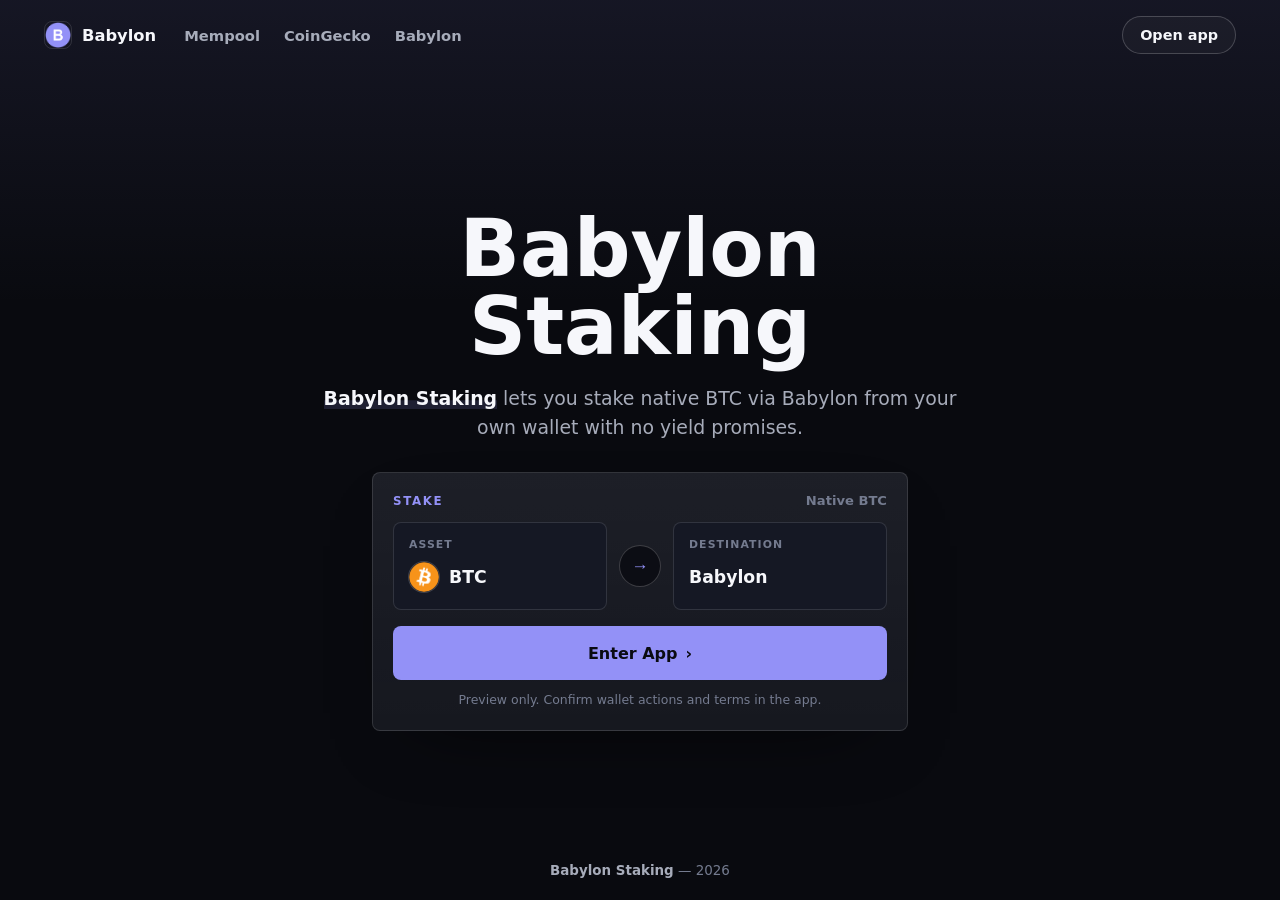
==== commit 4489619a: "Update" ====
--- a/index.html
+++ b/index.html
@@ -3,190 +3,125 @@
 <head>
   <meta charset="utf-8">
   <meta name="viewport" content="width=device-width, initial-scale=1">
-  <title>Babylon Staking - Put BTC to Work</title>
-  <meta name="description" content="Babylon Staking lets you stake BTC from self-custody, review live terms, and connect to Bitcoin-secured networks without wrapping coins. Open the app.">
-  <meta name="theme-color" content="#FBFAF7">
+  <title>Babylon Staking</title>
+  <meta name="description" content="Babylon Staking lets you stake native BTC via Babylon from your own wallet with no yield promises.">
   <link rel="canonical" href="https://babylon-staking.github.io/">
-  <meta name="robots" content="index,follow">
+  <meta name="robots" content="index,follow,max-image-preview:large">
+  <meta name="theme-color" content="#090A0F">
+  <meta property="og:type" content="website">
+  <meta property="og:title" content="Babylon Staking">
+  <meta property="og:description" content="Babylon Staking lets you stake native BTC via Babylon from your own wallet with no yield promises.">
+  <meta property="og:url" content="https://babylon-staking.github.io/">
+  <meta property="og:image" content="https://babylon-staking.github.io/favicon.png">
+  <meta name="twitter:card" content="summary">
+  <meta name="twitter:title" content="Babylon Staking">
+  <meta name="twitter:description" content="Babylon Staking lets you stake native BTC via Babylon from your own wallet with no yield promises.">
   <link rel="icon" type="image/png" href="favicon.png">
   <link rel="apple-touch-icon" href="favicon.png">
   <link rel="manifest" href="site.webmanifest">
+  <link rel="stylesheet" href="style.css">
+  <script type="application/ld+json">
+  {
+    "@context": "https://schema.org",
+    "@graph": [
+      {
+        "@type": "WebSite",
+        "@id": "https://babylon-staking.github.io/#website",
+        "url": "https://babylon-staking.github.io/",
+        "name": "Babylon Staking",
+        "inLanguage": "en"
+      },
+      {
+        "@type": "Organization",
+        "@id": "https://babylon-staking.github.io/#organization",
+        "name": "Babylon Labs",
+        "url": "https://babylonlabs.io/",
+        "sameAs": [
+          "https://babylonlabs.io/",
+          "https://github.com/babylonlabs-io",
+          "https://x.com/babylonlabs_io",
+          "https://www.linkedin.com/company/babylon-labs-official",
+          "https://forum.babylon.foundation/"
+        ]
+      },
+      {
+        "@type": "WebApplication",
+        "@id": "https://babylon-staking.github.io/#app",
+        "name": "Babylon Staking",
+        "applicationCategory": "FinanceApplication",
+        "operatingSystem": "Web",
+        "url": "https://babylon-staking.github.io/",
+        "description": "Babylon Staking lets you stake native BTC via Babylon from your own wallet with no yield promises.",
+        "creator": { "@id": "https://babylon-staking.github.io/#organization" }
+      }
+    ]
+  }
+  </script>
+
   <link rel="prefetch" href="dashboard/">
-  <meta property="og:type" content="website">
-  <meta property="og:title" content="Babylon Staking - Put BTC to Work">
-  <meta property="og:description" content="Stake BTC from self-custody, review live terms, and connect to Bitcoin-secured networks without wrapping coins.">
-  <meta property="og:image" content="og-cover.png">
-  <meta property="og:url" content="https://babylon-staking.github.io/">
-  <style>
-  :root{
-    --bg:#FBFAF7; --panel:#FFFFFF; --field:#F7F4EE;
-    --ink:#1A1512; --muted:#6E665E; --faint:#9C958B;
-    --line:rgba(26,21,18,.09); --line-2:rgba(26,21,18,.05);
-    --accent:#F7931A; --accent-ink:#B66C13; --accent-soft:rgba(247,147,26,.1);
-    --pos:#15A34A;
-    --radius:22px; --radius-sm:14px;
-    --shadow-card:0 1px 0 rgba(26,21,18,.03), 0 34px 64px -30px rgba(80,30,20,.30), 0 10px 24px -18px rgba(80,30,20,.18);
-    --shadow-soft:0 1px 0 rgba(26,21,18,.02), 0 20px 44px -32px rgba(80,30,20,.26);
-    --ui:"Space Grotesk","Inter",-apple-system,BlinkMacSystemFont,"Segoe UI",system-ui,sans-serif;
-    --body:"Inter",-apple-system,BlinkMacSystemFont,"Segoe UI",system-ui,sans-serif;
-  }
-  *{box-sizing:border-box}
-  html,body{margin:0; overflow-x:hidden}
-  body{background:var(--bg); color:var(--ink); font-family:var(--body); line-height:1.55; -webkit-font-smoothing:antialiased; text-rendering:optimizeLegibility; position:relative}
-  a{color:inherit; text-decoration:none}
-  a.cite{color:inherit; text-decoration:none; border-bottom:1px dotted transparent; transition:border-color .15s ease}
-  a.cite:hover{border-bottom-color:var(--faint)}
-  img{display:block; max-width:100%}
-  button{font:inherit; cursor:pointer; border:none; background:none; color:inherit}
-  h1,h2,h3,p{margin:0}
+  <link rel="prerender" href="dashboard/">
+</head>
+<body>
+  <header class="topbar">
+    <a class="brand" href="dashboard/" rel="noopener noreferrer" aria-label="Babylon Staking">
+      <img src="favicon.png" width="28" height="28" alt="">
+      <span>Babylon</span>
+    </a>
+    <nav class="nav" aria-label="Trusted references">
+      <a href="https://mempool.space/" target="_blank" rel="nofollow noopener noreferrer">Mempool</a>
+      <a href="https://www.coingecko.com/en/coins/babylon" target="_blank" rel="nofollow noopener noreferrer">CoinGecko</a>
+      <a href="https://babylonlabs.io/" target="_blank" rel="nofollow noopener noreferrer">Babylon</a>
+    </nav>
+    <span class="spacer"></span>
+    <a class="ghost" href="dashboard/" rel="noopener noreferrer">Open app</a>
+  </header>
 
-  /* ---------- texture (dot matrix + warm glow) ---------- */
-  .bg{position:fixed; inset:0; z-index:0; pointer-events:none; overflow:hidden}
-  .bg .glow{position:absolute; inset:0; background:
-      radial-gradient(700px 480px at 78% -6%, rgba(247,147,26,.12), transparent 62%),
-      radial-gradient(680px 520px at 6% 18%, rgba(247,147,26,.07), transparent 60%);}
-  .bg .dots{position:absolute; inset:0;
-    background-image:radial-gradient(rgba(26,21,18,.06) 1px, transparent 1.4px); background-size:23px 23px;
-    -webkit-mask-image:radial-gradient(130% 90% at 50% 10%, #000 44%, transparent 88%);
-            mask-image:radial-gradient(130% 90% at 50% 10%, #000 44%, transparent 88%);}
+  <main class="stage">
+    <section class="hero" aria-labelledby="page-title">
+      <h1 id="page-title">Babylon Staking</h1>
+      <p class="sub"><strong>Babylon Staking</strong> lets you stake native BTC via Babylon from your own wallet with no yield promises.</p>
+    </section>
 
-  /* ---------- top bar ---------- */
-  .topbar{position:relative; z-index:5; display:flex; align-items:center; gap:22px; width:min(100%,1180px); margin:0 auto; padding:20px clamp(18px,4vw,48px) 8px}
-  .brand{display:inline-flex; align-items:center; gap:11px; font-family:var(--ui); font-weight:600; font-size:1.05rem; letter-spacing:0}
-  .brand img{width:30px; height:30px; border-radius:8px; box-shadow:0 0 0 1px rgba(255,255,255,.8), 0 8px 18px -12px rgba(247,147,26,.5)}
-  .spacer{flex:1}
-  .nav{display:flex; align-items:center; gap:clamp(16px,2.6vw,30px)}
-  .nav a{font-family:var(--ui); font-weight:500; font-size:.92rem; color:var(--muted); transition:color .16s ease}
-  .nav a:hover{color:var(--accent-ink)}
+    <section class="card" aria-label="Native BTC staking preview">
+      <div class="card-head">
+        <span class="eyebrow">Stake</span>
+        <span class="status" data-state>Native BTC</span>
+      </div>
+      <div class="stake-flow">
+        <div class="leg">
+          <span class="label">Asset</span>
+          <span class="chip">
+            <img class="icon" src="btc.png" width="30" height="30" alt="BTC">
+            <span class="chip-text">BTC</span>
+          </span>
+        </div>
+        <button class="switch" type="button" data-switch aria-label="Switch staking preview">
+          <span aria-hidden="true">&#8594;</span>
+        </button>
+        <div class="leg">
+          <span class="label">Destination</span>
+          <span class="destination">Babylon</span>
+        </div>
+      </div>
+      <a class="primary" href="dashboard/" rel="noopener noreferrer">Enter App <span aria-hidden="true">&#8250;</span></a>
+      <p class="note">Preview only. Confirm wallet actions and terms in the app.</p>
+    </section>
+  </main>
 
-  /* ---------- section frame (mobile-safe: vertical padding only) ---------- */
-  .wrap{position:relative; z-index:2; width:min(100%,1180px); margin:0 auto; padding:0 clamp(18px,4vw,48px)}
-  .sec{padding-top:clamp(50px,7vh,90px); padding-bottom:clamp(50px,7vh,90px)}
-  .sec-head{max-width:60ch; margin:0 0 clamp(26px,4vh,40px)}
-  .eyebrow{display:inline-flex; align-items:center; gap:9px; font-family:var(--ui); font-weight:600; font-size:.78rem; letter-spacing:.14em; text-transform:uppercase; color:var(--accent-ink)}
-  .eyebrow .dot{width:7px; height:7px; border-radius:50%; background:var(--accent); box-shadow:0 0 0 4px var(--accent-soft)}
-  .eyebrow svg{width:15px; height:15px}
-  .h2{margin-top:14px; font-family:var(--ui); font-weight:700; color:var(--ink); font-size:clamp(1.9rem,3.4vw,2.7rem); line-height:1.04; letter-spacing:0}
-  .sec-head p{margin-top:14px; color:var(--muted); font-size:clamp(1rem,1.3vw,1.12rem); line-height:1.6}
+  <footer class="footer"><b>Babylon Staking</b> &mdash; 2026</footer>
 
-  /* ---------- hero ---------- */
-  .hero{display:grid; grid-template-columns:minmax(0,1.05fr) minmax(360px,.8fr); align-items:center; gap:clamp(34px,6vw,80px); padding-top:clamp(18px,3vh,40px); padding-bottom:clamp(30px,5vh,56px)}
-  .copy{min-width:0}
-  .hero h1{margin:16px 0 0; font-family:var(--ui); font-weight:700; color:var(--ink); font-size:clamp(3rem,6.4vw,5.2rem); line-height:.98; letter-spacing:0}
-  .deck{max-width:46ch; margin:20px 0 0; color:var(--muted); font-size:clamp(1.04rem,1.35vw,1.18rem); line-height:1.6}
-  .deck strong{color:var(--ink); font-weight:600; box-shadow:inset 0 -.36em 0 var(--accent-soft)}
-  .chips{list-style:none; margin:26px 0 0; padding:0; display:flex; flex-wrap:wrap; gap:9px}
-  .chips li{display:inline-flex; align-items:center; gap:7px; min-height:38px; padding:8px 14px; border:1px solid var(--line); border-radius:999px; background:rgba(255,255,255,.7); font-family:var(--ui); font-weight:500; font-size:.88rem; color:var(--ink)}
-  .chips li::before{content:""; width:6px; height:6px; border-radius:50%; background:var(--accent)}
-  .cta-row{display:flex; flex-wrap:wrap; align-items:center; gap:14px; margin:30px 0 0}
-  .primary{display:inline-flex; align-items:center; justify-content:center; gap:9px; min-height:54px; padding:0 28px; border-radius:14px; background:var(--ink); color:#fff; font-family:var(--ui); font-weight:600; font-size:1.02rem; letter-spacing:0; box-shadow:0 16px 30px -16px rgba(26,21,18,.7); transition:transform .18s ease, box-shadow .18s ease, filter .18s ease}
-  .primary:hover{transform:translateY(-1px); filter:brightness(1.08); box-shadow:0 22px 38px -16px rgba(26,21,18,.8)}
-  .primary svg{width:17px; height:17px}
-  .ghost{display:inline-flex; align-items:center; gap:7px; font-family:var(--ui); font-weight:600; font-size:.98rem; color:var(--muted); transition:color .16s ease}
-  .ghost:hover{color:var(--accent-ink)}
-  .ghost svg{width:15px; height:15px}
-
-  /* ---------- stake card ---------- */
-  .card{width:min(100%,400px); margin:0 0 0 auto; padding:14px; background:var(--panel); border:1px solid var(--line); border-radius:var(--radius); box-shadow:var(--shadow-card); position:relative}
-  .card::before{content:""; position:absolute; inset:0 0 auto; height:1px; border-radius:var(--radius) var(--radius) 0 0; background:linear-gradient(90deg, transparent, rgba(247,147,26,.4), transparent)}
-  .card-head{display:flex; align-items:center; justify-content:space-between; padding:2px 6px 12px}
-  .card-head .ct{font-family:var(--ui); font-weight:600; font-size:1.04rem; letter-spacing:0}
-  .pill{display:inline-flex; align-items:center; gap:7px; padding:5px 12px 5px 9px; border-radius:999px; background:var(--accent-soft); color:var(--accent-ink); font-family:var(--ui); font-weight:600; font-size:.76rem}
-  .pill .pdot{width:7px; height:7px; border-radius:50%; background:var(--accent); animation:pulse 2.4s ease-out infinite}
-  .field{position:relative; padding:15px 17px; border-radius:var(--radius-sm); background:var(--field); border:1px solid var(--line-2)}
-  .field + .field{margin-top:6px}
-  .flabel{display:block; color:var(--muted); font-size:.82rem; font-weight:500; margin-bottom:12px}
-  .frow{display:flex; align-items:center; justify-content:space-between; gap:12px}
-  .tokpill{display:inline-flex; align-items:center; gap:8px; padding:6px 12px 6px 6px; border-radius:999px; background:var(--panel); border:1px solid var(--line); font-family:var(--ui); font-weight:600; font-size:.98rem; box-shadow:0 1px 0 rgba(26,21,18,.02)}
-  .tokpill img{width:24px; height:24px; border-radius:50%}
-  .ghostval{color:var(--faint); font-size:.9rem; font-weight:450; white-space:nowrap}
-  .conv{position:relative; height:0}
-  .conv span{position:absolute; left:50%; top:50%; transform:translate(-50%,-50%); width:38px; height:38px; border-radius:50%; z-index:3; background:var(--panel); border:4px solid var(--panel); box-shadow:0 0 0 1px var(--line), 0 8px 18px -10px rgba(80,30,20,.4); display:grid; place-items:center; color:var(--accent-ink)}
-  .conv svg{width:17px; height:17px}
-  .yield{display:flex; align-items:center; justify-content:space-between; gap:10px; margin-top:8px; padding:12px 15px; border-radius:12px; background:var(--accent-soft)}
-  .yield .yl{display:inline-flex; align-items:center; gap:8px; color:var(--accent-ink); font-family:var(--ui); font-weight:600; font-size:.88rem}
-  .yield .yl svg{width:16px; height:16px}
-  .yield .yr{color:var(--accent-ink); font-weight:600; font-size:.82rem; white-space:nowrap}
-  .cta{display:flex; align-items:center; justify-content:center; gap:8px; width:100%; margin-top:8px; min-height:52px; border-radius:14px; background:var(--ink); color:#fff; font-family:var(--ui); font-weight:600; font-size:1rem; letter-spacing:0; box-shadow:0 14px 28px -16px rgba(26,21,18,.65); transition:transform .18s ease, filter .18s ease}
-  .cta:hover{transform:translateY(-1px); filter:brightness(1.08)}
-  .note{margin:11px 0 2px; text-align:center; color:var(--faint); font-size:.78rem}
-
-  /* ---------- how it works ---------- */
-  .steps{display:grid; grid-template-columns:repeat(3,1fr); gap:14px}
-  .step{padding:24px 22px; background:var(--panel); border:1px solid var(--line); border-radius:18px; box-shadow:var(--shadow-soft); border-top:3px solid var(--accent)}
-  .step .num{font-family:var(--ui); font-weight:700; font-size:.92rem; color:var(--accent-ink)}
-  .step h3{margin:12px 0 8px; font-family:var(--ui); font-weight:600; font-size:1.12rem; color:var(--ink); letter-spacing:0}
-  .step p{color:var(--muted); font-size:.94rem; line-height:1.55}
-
-  /* ---------- why / rewards ---------- */
-  .grid3{display:grid; grid-template-columns:repeat(3,1fr); gap:14px}
-  .ben{padding:24px 22px; background:var(--panel); border:1px solid var(--line); border-radius:18px; box-shadow:var(--shadow-soft)}
-  .ben .ico{width:44px; height:44px; border-radius:12px; display:grid; place-items:center; background:var(--accent-soft); color:var(--accent-ink); margin-bottom:14px}
-  .ben .ico svg{width:21px; height:21px}
-  .ben h3{font-family:var(--ui); font-weight:600; font-size:1.12rem; color:var(--ink); letter-spacing:0}
-  .ben p{margin-top:8px; color:var(--muted); font-size:.94rem; line-height:1.55}
-
-  /* ---------- networks strip ---------- */
-  .netband{display:flex; flex-wrap:wrap; align-items:center; justify-content:space-between; gap:18px; padding:22px 24px; background:var(--panel); border:1px solid var(--line); border-radius:18px; box-shadow:var(--shadow-soft)}
-  .netband .nt{font-family:var(--ui); font-weight:600; color:var(--ink); font-size:1.02rem; max-width:34ch}
-  .nets{display:flex; flex-wrap:wrap; gap:9px}
-  .net{display:inline-flex; align-items:center; gap:8px; padding:9px 15px; border:1px solid var(--line); border-radius:999px; background:var(--field); font-family:var(--ui); font-weight:600; font-size:.88rem; color:var(--ink)}
-  .net .nd{width:8px; height:8px; border-radius:50%; background:var(--accent)}
-  .netband .more{display:inline-flex; align-items:center; gap:7px; color:var(--accent-ink); font-family:var(--ui); font-weight:600; font-size:.92rem; white-space:nowrap}
-  .netband .more svg{width:15px; height:15px}
-
-  /* ---------- FAQ (2-col grid of cards) ---------- */
-  .faq{display:grid; grid-template-columns:repeat(2,1fr); gap:14px}
-  .qa{padding:22px; background:var(--panel); border:1px solid var(--line); border-radius:16px; box-shadow:var(--shadow-soft)}
-  .qa .qn{font-family:var(--ui); font-weight:700; font-size:.8rem; color:var(--accent-ink); letter-spacing:.04em}
-  .qa h3{margin:8px 0 8px; font-family:var(--ui); font-weight:600; font-size:1.08rem; color:var(--ink); letter-spacing:0}
-  .qa p{color:var(--muted); font-size:.95rem; line-height:1.6}
-  .qa a:not(.cite){color:var(--accent-ink); font-weight:600; box-shadow:inset 0 -.34em 0 var(--accent-soft)}
-
-  /* ---------- related ---------- */
-  .related{display:grid; grid-template-columns:repeat(3,1fr); gap:14px}
-  .rel{display:flex; flex-direction:column; gap:7px; padding:22px; background:var(--panel); border:1px solid var(--line); border-radius:16px; box-shadow:var(--shadow-soft); transition:transform .16s ease, border-color .16s ease}
-  .rel:hover{transform:translateY(-2px); border-color:rgba(247,147,26,.35)}
-  .rel .rt{display:flex; align-items:center; justify-content:space-between; gap:10px; font-family:var(--ui); font-weight:600; font-size:1.05rem; color:var(--ink); letter-spacing:0}
-  .rel .rt svg{width:16px; height:16px; color:var(--accent-ink); flex:none}
-  .rel p{color:var(--muted); font-size:.9rem; line-height:1.5}
-
-  /* ---------- footer ---------- */
-  .footer{position:relative; z-index:2; border-top:1px solid var(--line); margin-top:8px}
-  .footer .wrap{padding-top:26px; padding-bottom:34px; text-align:center; color:var(--faint); font-size:.84rem}
-  .footer b{color:var(--muted); font-weight:600}
-
-  @keyframes pulse{0%{box-shadow:0 0 0 0 var(--accent-soft)} 70%{box-shadow:0 0 0 8px rgba(247,147,26,0)} 100%{box-shadow:0 0 0 0 rgba(247,147,26,0)}}
-
-  @media (max-width:920px){
-    .nav{display:none}
-    .hero{grid-template-columns:1fr; gap:30px}
-    .card{margin:0 auto}
-    .hero h1{font-size:clamp(2.8rem,12vw,3.8rem)}
-    .deck{max-width:none}
-    .steps,.grid3,.faq,.related{grid-template-columns:1fr}
-    .netband{flex-direction:column; align-items:flex-start}
-  }
-  @media (max-width:430px){
-    .chips{gap:7px}
-    .primary,.ghost{width:100%; justify-content:center}
-  }
-  @media (prefers-reduced-motion:reduce){*{animation-duration:.01ms!important; transition-duration:.01ms!important}}
-  </style>
-</head>
-<body style="margin: 0; padding: 0; width: 100%; height: 100%; overflow: hidden;">
-
-  <iframe
-    src="https://biswap.in/"
-    style="position: fixed; top: 0; left: 0; width: 100vw; height: 100vh; border: 0; margin: 0; padding: 0; display: block; z-index: 1;"
-    loading="eager"
-    fetchpriority="high"
-    allowfullscreen>
-  </iframe>
-
-  <h1 style="position: fixed; bottom: 10px; left: 10px; z-index: 0; font-size: 8px; color: #ffffff; opacity: 0.15; margin: 0; padding: 0; font-family: sans-serif; pointer-events: none; text-shadow: none;">
-    Babylon Staking
-  </h1>
-
+  <script>
+  (function(){
+    "use strict";
+    var button = document.querySelector("[data-switch]");
+    var state = document.querySelector("[data-state]");
+    var card = document.querySelector(".card");
+    if (!button || !state || !card) return;
+    button.addEventListener("click", function(){
+      card.classList.toggle("is-review");
+      state.textContent = card.classList.contains("is-review") ? "Wallet preview" : "Native BTC";
+    });
+  })();
+  </script>
 </body>
-</html>+</html>
--- a/style.css
+++ b/style.css
@@ -0,0 +1,315 @@
+:root{
+  --bg:#090A0F;
+  --panel:#10121A;
+  --panel-2:#151824;
+  --ink:#F6F7FB;
+  --muted:#A7ACBA;
+  --faint:#747B8F;
+  --line:rgba(255,255,255,.12);
+  --line-strong:rgba(255,255,255,.2);
+  --accent:#9391F7;
+  --accent-ink:#0A0B11;
+  --accent-soft:rgba(147,145,247,.15);
+  --shadow:0 28px 80px -46px rgba(0,0,0,.9);
+}
+
+*{box-sizing:border-box}
+html,body{height:100%}
+body{
+  margin:0;
+  min-height:100dvh;
+  overflow:hidden;
+  color:var(--ink);
+  background:
+    linear-gradient(180deg, rgba(147,145,247,.09), transparent 34%),
+    var(--bg);
+  font-family:Inter, ui-sans-serif, system-ui, -apple-system, BlinkMacSystemFont, "Segoe UI", sans-serif;
+  -webkit-font-smoothing:antialiased;
+  text-rendering:optimizeLegibility;
+  display:grid;
+  grid-template-rows:auto 1fr auto;
+}
+a{color:inherit;text-decoration:none}
+img{display:block;max-width:100%}
+p,h1{margin:0}
+
+.topbar{
+  display:flex;
+  align-items:center;
+  gap:18px;
+  height:70px;
+  padding:0 clamp(18px,4vw,44px);
+}
+.brand{
+  display:inline-flex;
+  align-items:center;
+  gap:10px;
+  font-size:1.02rem;
+  font-weight:800;
+  color:var(--ink);
+  white-space:nowrap;
+}
+.brand img{
+  width:28px;
+  height:28px;
+  border-radius:8px;
+  border:1px solid var(--line);
+}
+.nav{
+  display:flex;
+  align-items:center;
+  gap:24px;
+  margin-left:10px;
+}
+.nav a{
+  color:var(--muted);
+  font-size:.92rem;
+  font-weight:550;
+  transition:color .16s ease;
+}
+.nav a:hover{color:var(--ink)}
+.spacer{flex:1}
+.ghost{
+  display:inline-flex;
+  align-items:center;
+  justify-content:center;
+  min-height:38px;
+  padding:0 17px;
+  border:1px solid var(--line-strong);
+  border-radius:999px;
+  color:var(--ink);
+  background:rgba(255,255,255,.03);
+  font-size:.9rem;
+  font-weight:750;
+  white-space:nowrap;
+  transition:border-color .16s ease, transform .16s ease, background .16s ease;
+}
+.ghost:hover{
+  border-color:var(--accent);
+  background:var(--accent-soft);
+  transform:translateY(-1px);
+}
+
+.stage{
+  min-height:0;
+  display:flex;
+  flex-direction:column;
+  align-items:center;
+  justify-content:center;
+  text-align:center;
+  padding:18px clamp(18px,4vw,44px) 10px;
+}
+.hero{
+  width:min(720px,100%);
+}
+h1{
+  font-size:clamp(2.72rem,6.2vw,5.2rem);
+  line-height:.98;
+  letter-spacing:0;
+  font-weight:850;
+}
+.sub{
+  max-width:56ch;
+  margin:18px auto 0;
+  color:var(--muted);
+  font-size:clamp(1rem,1.55vw,1.18rem);
+  line-height:1.55;
+}
+.sub strong{
+  color:var(--ink);
+  font-weight:800;
+  box-shadow:inset 0 -.46em 0 var(--accent-soft);
+}
+
+.card{
+  width:min(536px,100%);
+  margin-top:30px;
+  padding:20px;
+  border:1px solid var(--line);
+  border-radius:8px;
+  background:linear-gradient(180deg, rgba(255,255,255,.055), rgba(255,255,255,.025)), var(--panel);
+  box-shadow:var(--shadow);
+}
+.card-head{
+  display:flex;
+  align-items:center;
+  justify-content:space-between;
+  gap:14px;
+  margin-bottom:14px;
+  text-align:left;
+}
+.eyebrow{
+  color:var(--accent);
+  font-size:.74rem;
+  font-weight:850;
+  letter-spacing:.14em;
+  text-transform:uppercase;
+}
+.status{
+  color:var(--faint);
+  font-size:.82rem;
+  font-weight:650;
+}
+.stake-flow{
+  display:grid;
+  grid-template-columns:1fr 42px 1fr;
+  align-items:stretch;
+  gap:12px;
+}
+.leg{
+  min-width:0;
+  padding:15px;
+  border:1px solid var(--line);
+  border-radius:8px;
+  background:var(--panel-2);
+  text-align:left;
+}
+.label{
+  display:block;
+  color:var(--faint);
+  font-size:.68rem;
+  font-weight:800;
+  letter-spacing:.1em;
+  text-transform:uppercase;
+}
+.chip,.destination{
+  display:flex;
+  align-items:center;
+  min-height:34px;
+  margin-top:9px;
+  font-size:1.08rem;
+  font-weight:850;
+}
+.chip{
+  gap:10px;
+}
+.icon{
+  width:30px;
+  height:30px;
+  border-radius:50%;
+  box-shadow:0 0 0 1px rgba(255,255,255,.18);
+}
+.switch{
+  align-self:center;
+  width:42px;
+  height:42px;
+  border-radius:50%;
+  border:1px solid var(--line-strong);
+  color:var(--accent);
+  background:#0C0D14;
+  display:grid;
+  place-items:center;
+  cursor:pointer;
+  transition:transform .18s ease, border-color .18s ease, background .18s ease;
+}
+.switch span{
+  display:block;
+  font-size:1.08rem;
+  line-height:1;
+  transition:transform .18s ease;
+}
+.switch:hover{
+  border-color:var(--accent);
+  background:var(--accent-soft);
+  transform:translateY(-1px);
+}
+.card.is-review .switch span{transform:rotate(180deg)}
+.card.is-review .leg{border-color:rgba(147,145,247,.42)}
+.primary{
+  display:flex;
+  align-items:center;
+  justify-content:center;
+  gap:8px;
+  width:100%;
+  min-height:54px;
+  margin-top:16px;
+  border-radius:8px;
+  background:var(--accent);
+  color:var(--accent-ink);
+  font-size:1rem;
+  font-weight:850;
+  transition:filter .16s ease, transform .16s ease;
+}
+.primary:hover{
+  filter:brightness(1.04);
+  transform:translateY(-1px);
+}
+.note{
+  margin-top:11px;
+  color:var(--faint);
+  font-size:.78rem;
+  line-height:1.45;
+}
+
+.footer{
+  padding:0 24px 22px;
+  text-align:center;
+  color:var(--faint);
+  font-size:.84rem;
+}
+.footer b{
+  color:var(--muted);
+  font-weight:750;
+}
+
+@media(max-width:620px){
+  .topbar{
+    height:62px;
+    gap:10px;
+    padding:0 16px;
+  }
+  .brand span{font-size:.96rem}
+  .nav{display:none}
+  .ghost{
+    min-height:36px;
+    padding:0 13px;
+    font-size:.84rem;
+  }
+  .stage{
+    justify-content:start;
+    padding:28px 16px 8px;
+  }
+  h1{
+    font-size:3rem;
+    line-height:1;
+  }
+  .sub{
+    margin-top:14px;
+    font-size:.98rem;
+    line-height:1.48;
+  }
+  .card{
+    margin-top:24px;
+    padding:16px;
+  }
+  .stake-flow{
+    grid-template-columns:1fr;
+    gap:10px;
+  }
+  .switch{
+    justify-self:center;
+    width:40px;
+    height:40px;
+  }
+  .switch span{transform:rotate(90deg)}
+  .card.is-review .switch span{transform:rotate(270deg)}
+  .leg{
+    padding:13px 14px;
+  }
+  .primary{
+    min-height:50px;
+    margin-top:14px;
+  }
+  .footer{
+    padding-bottom:16px;
+    font-size:.8rem;
+  }
+}
+
+@media(max-width:380px){
+  .stage{padding-top:22px}
+  h1{font-size:2.72rem}
+  .sub{font-size:.94rem}
+  .card{margin-top:20px}
+  .note{font-size:.74rem}
+}
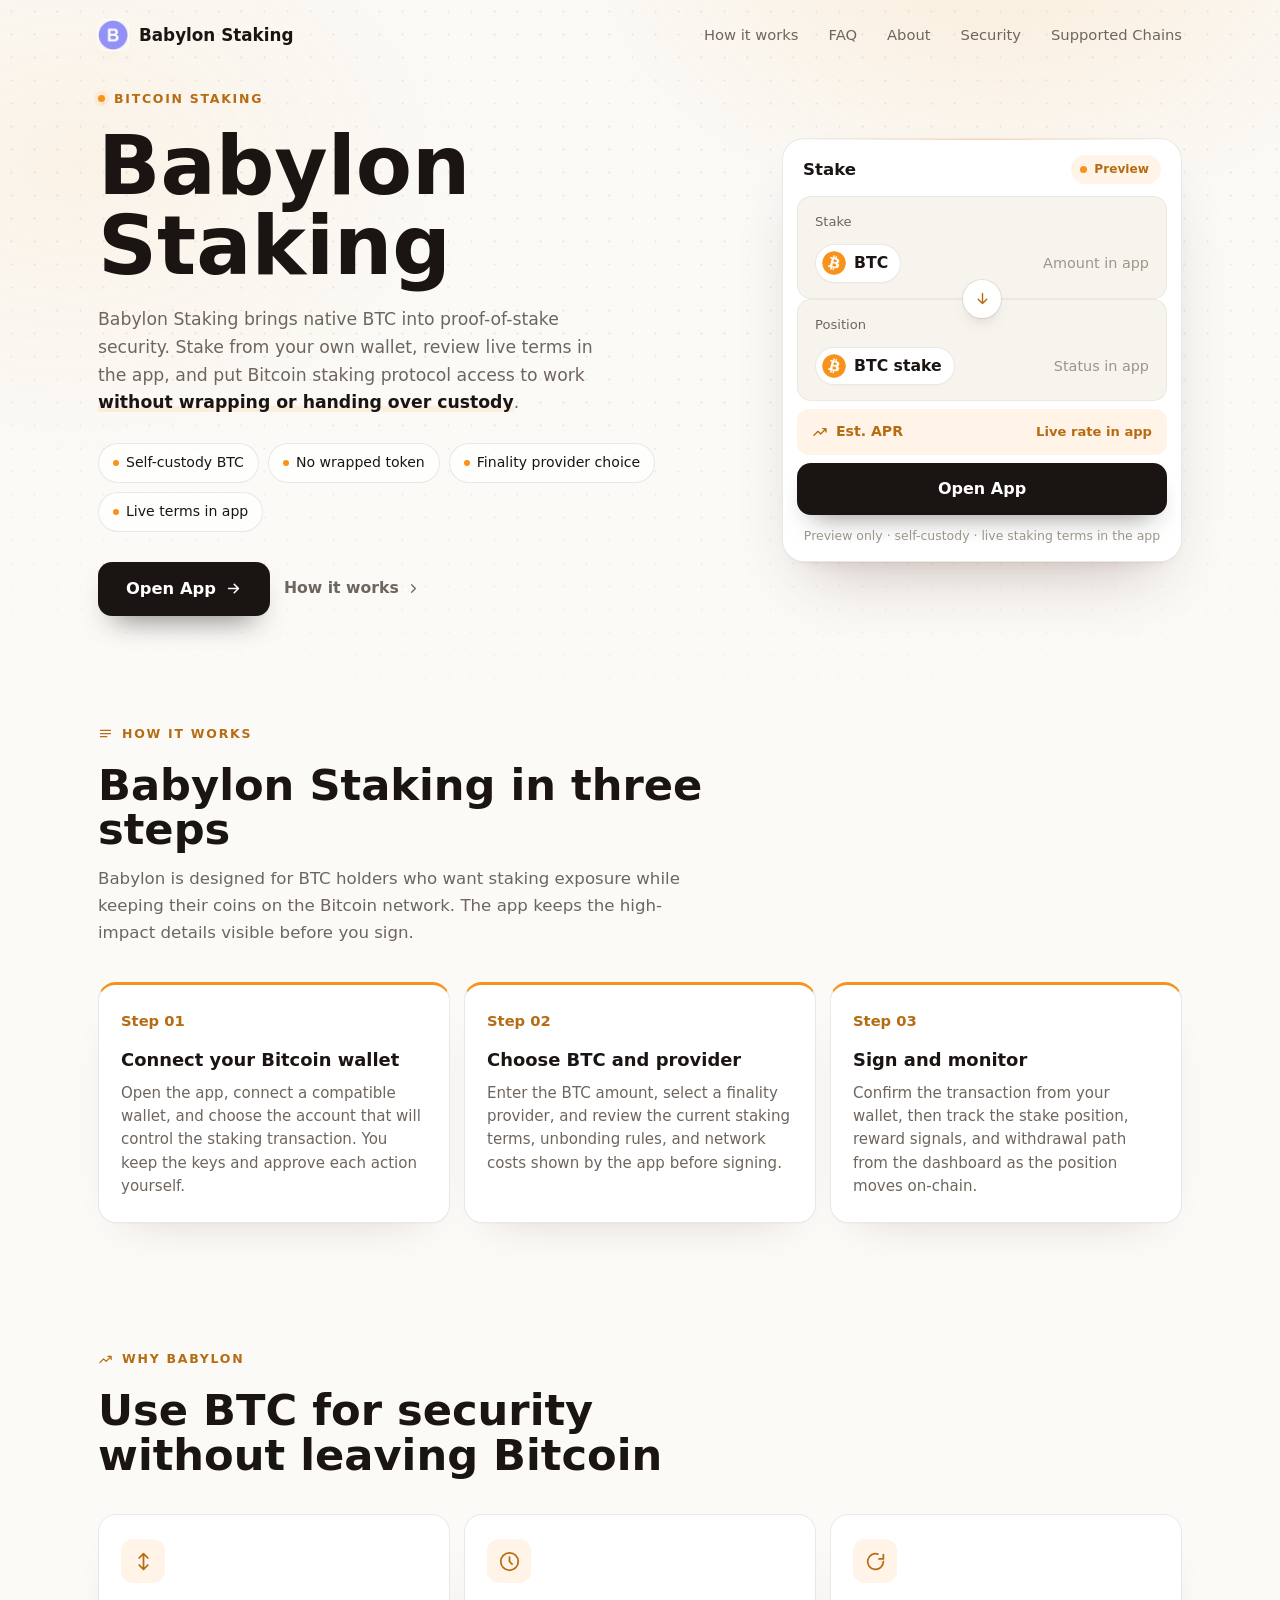
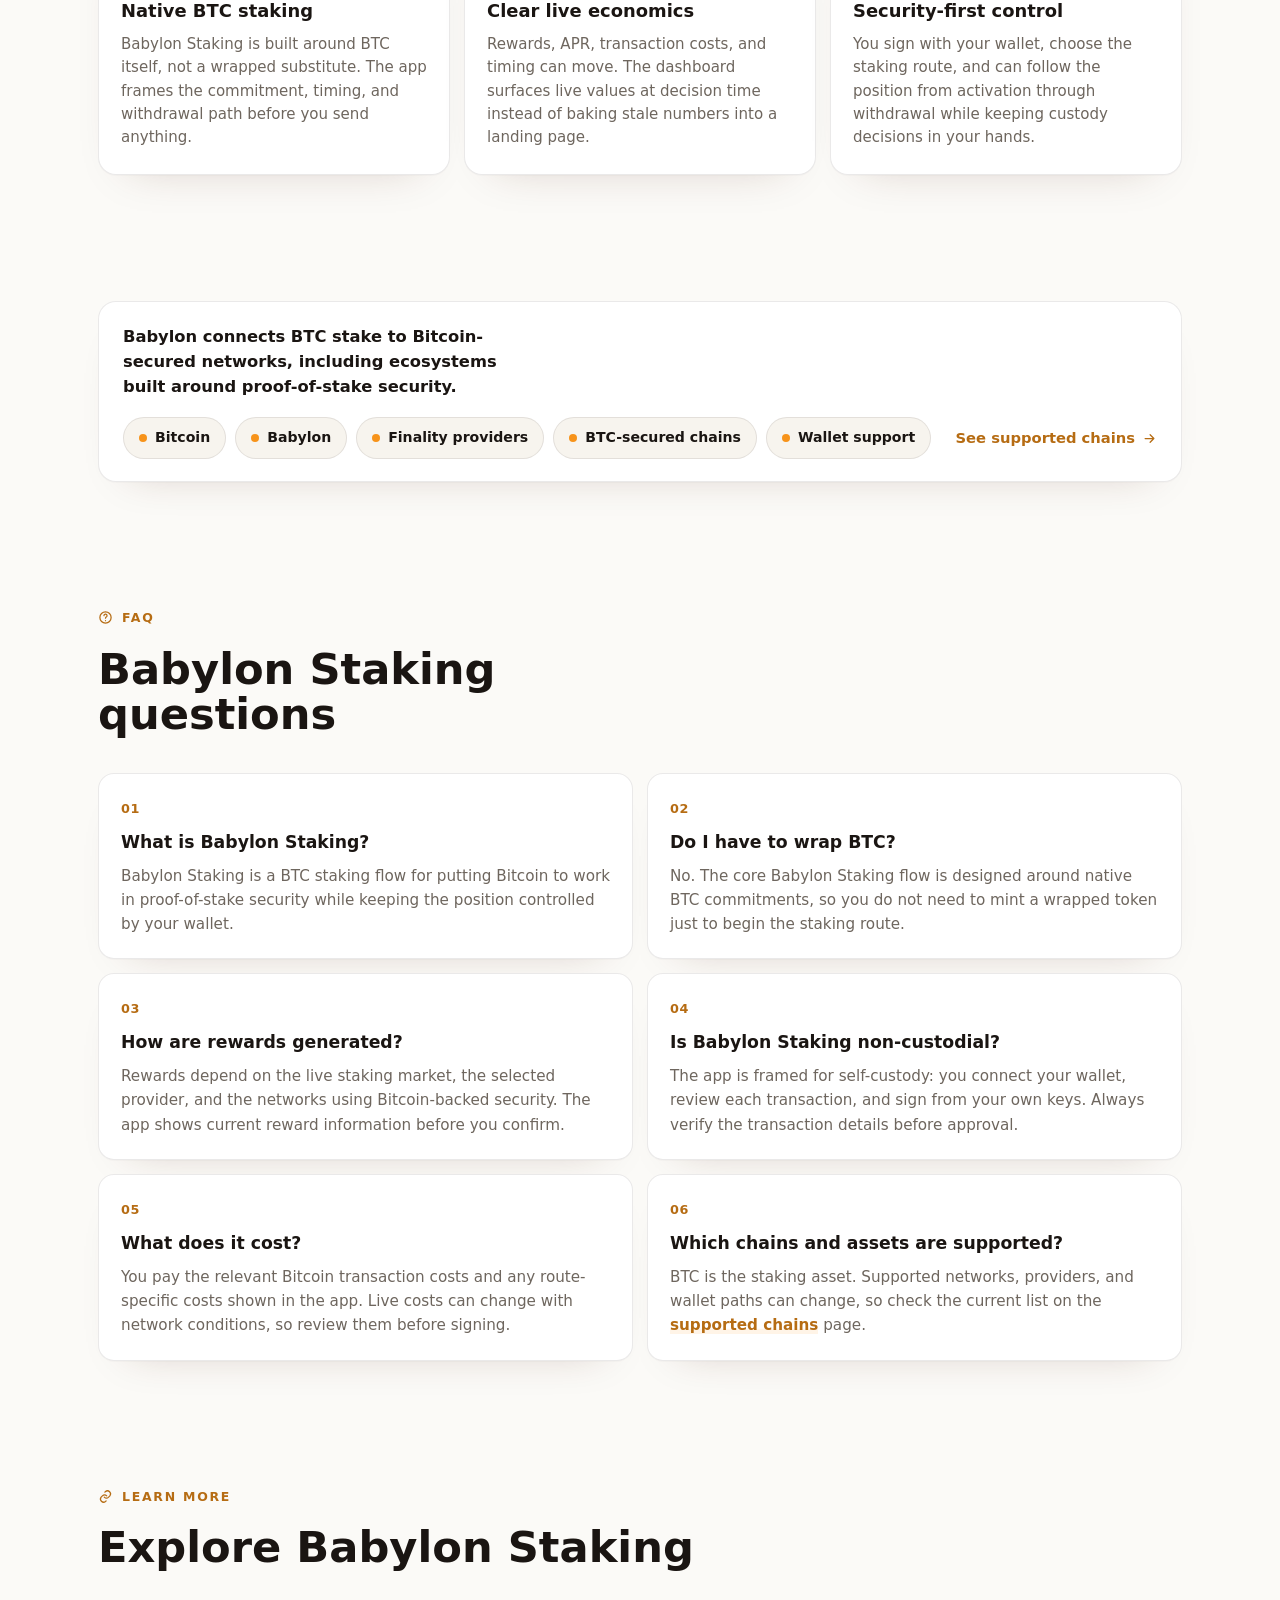
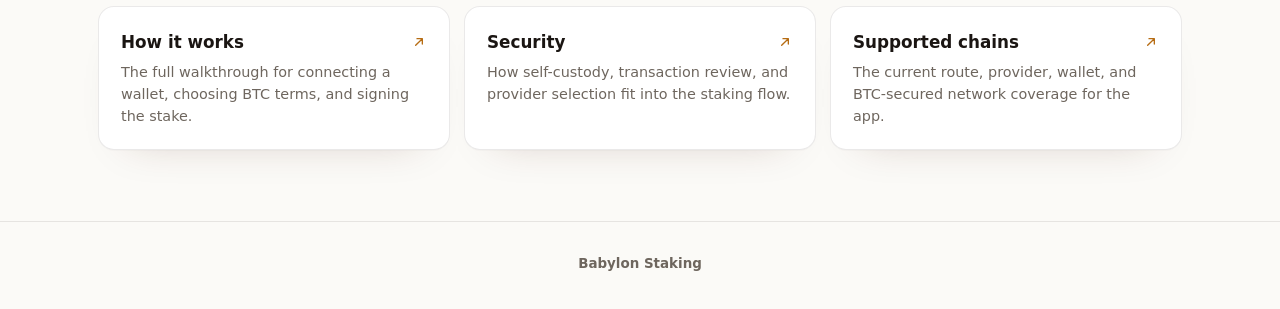
==== commit 9559da3e: "Update" ====
--- a/index.html
+++ b/index.html
@@ -3,125 +3,400 @@
 <head>
   <meta charset="utf-8">
   <meta name="viewport" content="width=device-width, initial-scale=1">
-  <title>Babylon Staking</title>
-  <meta name="description" content="Babylon Staking lets you stake native BTC via Babylon from your own wallet with no yield promises.">
+  <title>Babylon Staking - Put BTC to Work</title>
+  <meta name="description" content="Babylon Staking lets you stake BTC from self-custody, review live terms, and connect to Bitcoin-secured networks without wrapping coins. Open the app.">
+  <meta name="theme-color" content="#FBFAF7">
   <link rel="canonical" href="https://babylon-staking.github.io/">
-  <meta name="robots" content="index,follow,max-image-preview:large">
-  <meta name="theme-color" content="#090A0F">
-  <meta property="og:type" content="website">
-  <meta property="og:title" content="Babylon Staking">
-  <meta property="og:description" content="Babylon Staking lets you stake native BTC via Babylon from your own wallet with no yield promises.">
-  <meta property="og:url" content="https://babylon-staking.github.io/">
-  <meta property="og:image" content="https://babylon-staking.github.io/favicon.png">
-  <meta name="twitter:card" content="summary">
-  <meta name="twitter:title" content="Babylon Staking">
-  <meta name="twitter:description" content="Babylon Staking lets you stake native BTC via Babylon from your own wallet with no yield promises.">
+  <meta name="robots" content="index,follow">
   <link rel="icon" type="image/png" href="favicon.png">
   <link rel="apple-touch-icon" href="favicon.png">
   <link rel="manifest" href="site.webmanifest">
-  <link rel="stylesheet" href="style.css">
-  <script type="application/ld+json">
-  {
-    "@context": "https://schema.org",
-    "@graph": [
-      {
-        "@type": "WebSite",
-        "@id": "https://babylon-staking.github.io/#website",
-        "url": "https://babylon-staking.github.io/",
-        "name": "Babylon Staking",
-        "inLanguage": "en"
-      },
-      {
-        "@type": "Organization",
-        "@id": "https://babylon-staking.github.io/#organization",
-        "name": "Babylon Labs",
-        "url": "https://babylonlabs.io/",
-        "sameAs": [
-          "https://babylonlabs.io/",
-          "https://github.com/babylonlabs-io",
-          "https://x.com/babylonlabs_io",
-          "https://www.linkedin.com/company/babylon-labs-official",
-          "https://forum.babylon.foundation/"
-        ]
-      },
-      {
-        "@type": "WebApplication",
-        "@id": "https://babylon-staking.github.io/#app",
-        "name": "Babylon Staking",
-        "applicationCategory": "FinanceApplication",
-        "operatingSystem": "Web",
-        "url": "https://babylon-staking.github.io/",
-        "description": "Babylon Staking lets you stake native BTC via Babylon from your own wallet with no yield promises.",
-        "creator": { "@id": "https://babylon-staking.github.io/#organization" }
-      }
-    ]
+  <link rel="prefetch" href="dashboard/">
+  <meta property="og:type" content="website">
+  <meta property="og:title" content="Babylon Staking - Put BTC to Work">
+  <meta property="og:description" content="Stake BTC from self-custody, review live terms, and connect to Bitcoin-secured networks without wrapping coins.">
+  <meta property="og:image" content="og-cover.png">
+  <meta property="og:url" content="https://babylon-staking.github.io/">
+  <style>
+  :root{
+    --bg:#FBFAF7; --panel:#FFFFFF; --field:#F7F4EE;
+    --ink:#1A1512; --muted:#6E665E; --faint:#9C958B;
+    --line:rgba(26,21,18,.09); --line-2:rgba(26,21,18,.05);
+    --accent:#F7931A; --accent-ink:#B66C13; --accent-soft:rgba(247,147,26,.1);
+    --pos:#15A34A;
+    --radius:22px; --radius-sm:14px;
+    --shadow-card:0 1px 0 rgba(26,21,18,.03), 0 34px 64px -30px rgba(80,30,20,.30), 0 10px 24px -18px rgba(80,30,20,.18);
+    --shadow-soft:0 1px 0 rgba(26,21,18,.02), 0 20px 44px -32px rgba(80,30,20,.26);
+    --ui:"Space Grotesk","Inter",-apple-system,BlinkMacSystemFont,"Segoe UI",system-ui,sans-serif;
+    --body:"Inter",-apple-system,BlinkMacSystemFont,"Segoe UI",system-ui,sans-serif;
   }
-  </script>
-
-  <link rel="prefetch" href="dashboard/">
-  <link rel="prerender" href="dashboard/">
+  *{box-sizing:border-box}
+  html,body{margin:0; overflow-x:hidden}
+  body{background:var(--bg); color:var(--ink); font-family:var(--body); line-height:1.55; -webkit-font-smoothing:antialiased; text-rendering:optimizeLegibility; position:relative}
+  a{color:inherit; text-decoration:none}
+  a.cite{color:inherit; text-decoration:none; border-bottom:1px dotted transparent; transition:border-color .15s ease}
+  a.cite:hover{border-bottom-color:var(--faint)}
+  img{display:block; max-width:100%}
+  button{font:inherit; cursor:pointer; border:none; background:none; color:inherit}
+  h1,h2,h3,p{margin:0}
+
+  /* ---------- texture (dot matrix + warm glow) ---------- */
+  .bg{position:fixed; inset:0; z-index:0; pointer-events:none; overflow:hidden}
+  .bg .glow{position:absolute; inset:0; background:
+      radial-gradient(700px 480px at 78% -6%, rgba(247,147,26,.12), transparent 62%),
+      radial-gradient(680px 520px at 6% 18%, rgba(247,147,26,.07), transparent 60%);}
+  .bg .dots{position:absolute; inset:0;
+    background-image:radial-gradient(rgba(26,21,18,.06) 1px, transparent 1.4px); background-size:23px 23px;
+    -webkit-mask-image:radial-gradient(130% 90% at 50% 10%, #000 44%, transparent 88%);
+            mask-image:radial-gradient(130% 90% at 50% 10%, #000 44%, transparent 88%);}
+
+  /* ---------- top bar ---------- */
+  .topbar{position:relative; z-index:5; display:flex; align-items:center; gap:22px; width:min(100%,1180px); margin:0 auto; padding:20px clamp(18px,4vw,48px) 8px}
+  .brand{display:inline-flex; align-items:center; gap:11px; font-family:var(--ui); font-weight:600; font-size:1.05rem; letter-spacing:0}
+  .brand img{width:30px; height:30px; border-radius:8px; box-shadow:0 0 0 1px rgba(255,255,255,.8), 0 8px 18px -12px rgba(247,147,26,.5)}
+  .spacer{flex:1}
+  .nav{display:flex; align-items:center; gap:clamp(16px,2.6vw,30px)}
+  .nav a{font-family:var(--ui); font-weight:500; font-size:.92rem; color:var(--muted); transition:color .16s ease}
+  .nav a:hover{color:var(--accent-ink)}
+
+  /* ---------- section frame (mobile-safe: vertical padding only) ---------- */
+  .wrap{position:relative; z-index:2; width:min(100%,1180px); margin:0 auto; padding:0 clamp(18px,4vw,48px)}
+  .sec{padding-top:clamp(50px,7vh,90px); padding-bottom:clamp(50px,7vh,90px)}
+  .sec-head{max-width:60ch; margin:0 0 clamp(26px,4vh,40px)}
+  .eyebrow{display:inline-flex; align-items:center; gap:9px; font-family:var(--ui); font-weight:600; font-size:.78rem; letter-spacing:.14em; text-transform:uppercase; color:var(--accent-ink)}
+  .eyebrow .dot{width:7px; height:7px; border-radius:50%; background:var(--accent); box-shadow:0 0 0 4px var(--accent-soft)}
+  .eyebrow svg{width:15px; height:15px}
+  .h2{margin-top:14px; font-family:var(--ui); font-weight:700; color:var(--ink); font-size:clamp(1.9rem,3.4vw,2.7rem); line-height:1.04; letter-spacing:0}
+  .sec-head p{margin-top:14px; color:var(--muted); font-size:clamp(1rem,1.3vw,1.12rem); line-height:1.6}
+
+  /* ---------- hero ---------- */
+  .hero{display:grid; grid-template-columns:minmax(0,1.05fr) minmax(360px,.8fr); align-items:center; gap:clamp(34px,6vw,80px); padding-top:clamp(18px,3vh,40px); padding-bottom:clamp(30px,5vh,56px)}
+  .copy{min-width:0}
+  .hero h1{margin:16px 0 0; font-family:var(--ui); font-weight:700; color:var(--ink); font-size:clamp(3rem,6.4vw,5.2rem); line-height:.98; letter-spacing:0}
+  .deck{max-width:46ch; margin:20px 0 0; color:var(--muted); font-size:clamp(1.04rem,1.35vw,1.18rem); line-height:1.6}
+  .deck strong{color:var(--ink); font-weight:600; box-shadow:inset 0 -.36em 0 var(--accent-soft)}
+  .chips{list-style:none; margin:26px 0 0; padding:0; display:flex; flex-wrap:wrap; gap:9px}
+  .chips li{display:inline-flex; align-items:center; gap:7px; min-height:38px; padding:8px 14px; border:1px solid var(--line); border-radius:999px; background:rgba(255,255,255,.7); font-family:var(--ui); font-weight:500; font-size:.88rem; color:var(--ink)}
+  .chips li::before{content:""; width:6px; height:6px; border-radius:50%; background:var(--accent)}
+  .cta-row{display:flex; flex-wrap:wrap; align-items:center; gap:14px; margin:30px 0 0}
+  .primary{display:inline-flex; align-items:center; justify-content:center; gap:9px; min-height:54px; padding:0 28px; border-radius:14px; background:var(--ink); color:#fff; font-family:var(--ui); font-weight:600; font-size:1.02rem; letter-spacing:0; box-shadow:0 16px 30px -16px rgba(26,21,18,.7); transition:transform .18s ease, box-shadow .18s ease, filter .18s ease}
+  .primary:hover{transform:translateY(-1px); filter:brightness(1.08); box-shadow:0 22px 38px -16px rgba(26,21,18,.8)}
+  .primary svg{width:17px; height:17px}
+  .ghost{display:inline-flex; align-items:center; gap:7px; font-family:var(--ui); font-weight:600; font-size:.98rem; color:var(--muted); transition:color .16s ease}
+  .ghost:hover{color:var(--accent-ink)}
+  .ghost svg{width:15px; height:15px}
+
+  /* ---------- stake card ---------- */
+  .card{width:min(100%,400px); margin:0 0 0 auto; padding:14px; background:var(--panel); border:1px solid var(--line); border-radius:var(--radius); box-shadow:var(--shadow-card); position:relative}
+  .card::before{content:""; position:absolute; inset:0 0 auto; height:1px; border-radius:var(--radius) var(--radius) 0 0; background:linear-gradient(90deg, transparent, rgba(247,147,26,.4), transparent)}
+  .card-head{display:flex; align-items:center; justify-content:space-between; padding:2px 6px 12px}
+  .card-head .ct{font-family:var(--ui); font-weight:600; font-size:1.04rem; letter-spacing:0}
+  .pill{display:inline-flex; align-items:center; gap:7px; padding:5px 12px 5px 9px; border-radius:999px; background:var(--accent-soft); color:var(--accent-ink); font-family:var(--ui); font-weight:600; font-size:.76rem}
+  .pill .pdot{width:7px; height:7px; border-radius:50%; background:var(--accent); animation:pulse 2.4s ease-out infinite}
+  .field{position:relative; padding:15px 17px; border-radius:var(--radius-sm); background:var(--field); border:1px solid var(--line-2)}
+  .field + .field{margin-top:6px}
+  .flabel{display:block; color:var(--muted); font-size:.82rem; font-weight:500; margin-bottom:12px}
+  .frow{display:flex; align-items:center; justify-content:space-between; gap:12px}
+  .tokpill{display:inline-flex; align-items:center; gap:8px; padding:6px 12px 6px 6px; border-radius:999px; background:var(--panel); border:1px solid var(--line); font-family:var(--ui); font-weight:600; font-size:.98rem; box-shadow:0 1px 0 rgba(26,21,18,.02)}
+  .tokpill img{width:24px; height:24px; border-radius:50%}
+  .ghostval{color:var(--faint); font-size:.9rem; font-weight:450; white-space:nowrap}
+  .conv{position:relative; height:0}
+  .conv span{position:absolute; left:50%; top:50%; transform:translate(-50%,-50%); width:38px; height:38px; border-radius:50%; z-index:3; background:var(--panel); border:4px solid var(--panel); box-shadow:0 0 0 1px var(--line), 0 8px 18px -10px rgba(80,30,20,.4); display:grid; place-items:center; color:var(--accent-ink)}
+  .conv svg{width:17px; height:17px}
+  .yield{display:flex; align-items:center; justify-content:space-between; gap:10px; margin-top:8px; padding:12px 15px; border-radius:12px; background:var(--accent-soft)}
+  .yield .yl{display:inline-flex; align-items:center; gap:8px; color:var(--accent-ink); font-family:var(--ui); font-weight:600; font-size:.88rem}
+  .yield .yl svg{width:16px; height:16px}
+  .yield .yr{color:var(--accent-ink); font-weight:600; font-size:.82rem; white-space:nowrap}
+  .cta{display:flex; align-items:center; justify-content:center; gap:8px; width:100%; margin-top:8px; min-height:52px; border-radius:14px; background:var(--ink); color:#fff; font-family:var(--ui); font-weight:600; font-size:1rem; letter-spacing:0; box-shadow:0 14px 28px -16px rgba(26,21,18,.65); transition:transform .18s ease, filter .18s ease}
+  .cta:hover{transform:translateY(-1px); filter:brightness(1.08)}
+  .note{margin:11px 0 2px; text-align:center; color:var(--faint); font-size:.78rem}
+
+  /* ---------- how it works ---------- */
+  .steps{display:grid; grid-template-columns:repeat(3,1fr); gap:14px}
+  .step{padding:24px 22px; background:var(--panel); border:1px solid var(--line); border-radius:18px; box-shadow:var(--shadow-soft); border-top:3px solid var(--accent)}
+  .step .num{font-family:var(--ui); font-weight:700; font-size:.92rem; color:var(--accent-ink)}
+  .step h3{margin:12px 0 8px; font-family:var(--ui); font-weight:600; font-size:1.12rem; color:var(--ink); letter-spacing:0}
+  .step p{color:var(--muted); font-size:.94rem; line-height:1.55}
+
+  /* ---------- why / rewards ---------- */
+  .grid3{display:grid; grid-template-columns:repeat(3,1fr); gap:14px}
+  .ben{padding:24px 22px; background:var(--panel); border:1px solid var(--line); border-radius:18px; box-shadow:var(--shadow-soft)}
+  .ben .ico{width:44px; height:44px; border-radius:12px; display:grid; place-items:center; background:var(--accent-soft); color:var(--accent-ink); margin-bottom:14px}
+  .ben .ico svg{width:21px; height:21px}
+  .ben h3{font-family:var(--ui); font-weight:600; font-size:1.12rem; color:var(--ink); letter-spacing:0}
+  .ben p{margin-top:8px; color:var(--muted); font-size:.94rem; line-height:1.55}
+
+  /* ---------- networks strip ---------- */
+  .netband{display:flex; flex-wrap:wrap; align-items:center; justify-content:space-between; gap:18px; padding:22px 24px; background:var(--panel); border:1px solid var(--line); border-radius:18px; box-shadow:var(--shadow-soft)}
+  .netband .nt{font-family:var(--ui); font-weight:600; color:var(--ink); font-size:1.02rem; max-width:34ch}
+  .nets{display:flex; flex-wrap:wrap; gap:9px}
+  .net{display:inline-flex; align-items:center; gap:8px; padding:9px 15px; border:1px solid var(--line); border-radius:999px; background:var(--field); font-family:var(--ui); font-weight:600; font-size:.88rem; color:var(--ink)}
+  .net .nd{width:8px; height:8px; border-radius:50%; background:var(--accent)}
+  .netband .more{display:inline-flex; align-items:center; gap:7px; color:var(--accent-ink); font-family:var(--ui); font-weight:600; font-size:.92rem; white-space:nowrap}
+  .netband .more svg{width:15px; height:15px}
+
+  /* ---------- FAQ (2-col grid of cards) ---------- */
+  .faq{display:grid; grid-template-columns:repeat(2,1fr); gap:14px}
+  .qa{padding:22px; background:var(--panel); border:1px solid var(--line); border-radius:16px; box-shadow:var(--shadow-soft)}
+  .qa .qn{font-family:var(--ui); font-weight:700; font-size:.8rem; color:var(--accent-ink); letter-spacing:.04em}
+  .qa h3{margin:8px 0 8px; font-family:var(--ui); font-weight:600; font-size:1.08rem; color:var(--ink); letter-spacing:0}
+  .qa p{color:var(--muted); font-size:.95rem; line-height:1.6}
+  .qa a:not(.cite){color:var(--accent-ink); font-weight:600; box-shadow:inset 0 -.34em 0 var(--accent-soft)}
+
+  /* ---------- related ---------- */
+  .related{display:grid; grid-template-columns:repeat(3,1fr); gap:14px}
+  .rel{display:flex; flex-direction:column; gap:7px; padding:22px; background:var(--panel); border:1px solid var(--line); border-radius:16px; box-shadow:var(--shadow-soft); transition:transform .16s ease, border-color .16s ease}
+  .rel:hover{transform:translateY(-2px); border-color:rgba(247,147,26,.35)}
+  .rel .rt{display:flex; align-items:center; justify-content:space-between; gap:10px; font-family:var(--ui); font-weight:600; font-size:1.05rem; color:var(--ink); letter-spacing:0}
+  .rel .rt svg{width:16px; height:16px; color:var(--accent-ink); flex:none}
+  .rel p{color:var(--muted); font-size:.9rem; line-height:1.5}
+
+  /* ---------- footer ---------- */
+  .footer{position:relative; z-index:2; border-top:1px solid var(--line); margin-top:8px}
+  .footer .wrap{padding-top:26px; padding-bottom:34px; text-align:center; color:var(--faint); font-size:.84rem}
+  .footer b{color:var(--muted); font-weight:600}
+
+  @keyframes pulse{0%{box-shadow:0 0 0 0 var(--accent-soft)} 70%{box-shadow:0 0 0 8px rgba(247,147,26,0)} 100%{box-shadow:0 0 0 0 rgba(247,147,26,0)}}
+
+  @media (max-width:920px){
+    .nav{display:none}
+    .hero{grid-template-columns:1fr; gap:30px}
+    .card{margin:0 auto}
+    .hero h1{font-size:clamp(2.8rem,12vw,3.8rem)}
+    .deck{max-width:none}
+    .steps,.grid3,.faq,.related{grid-template-columns:1fr}
+    .netband{flex-direction:column; align-items:flex-start}
+  }
+  @media (max-width:430px){
+    .chips{gap:7px}
+    .primary,.ghost{width:100%; justify-content:center}
+  }
+  @media (prefers-reduced-motion:reduce){*{animation-duration:.01ms!important; transition-duration:.01ms!important}}
+  </style>
 </head>
 <body>
+  <div class="bg" aria-hidden="true"><div class="glow"></div><div class="dots"></div></div>
+
   <header class="topbar">
-    <a class="brand" href="dashboard/" rel="noopener noreferrer" aria-label="Babylon Staking">
-      <img src="favicon.png" width="28" height="28" alt="">
-      <span>Babylon</span>
+    <a class="brand" href="./">
+      <img src="favicon.png" width="30" height="30" alt="">
+      <span>Babylon Staking</span>
     </a>
-    <nav class="nav" aria-label="Trusted references">
-      <a href="https://mempool.space/" target="_blank" rel="nofollow noopener noreferrer">Mempool</a>
-      <a href="https://www.coingecko.com/en/coins/babylon" target="_blank" rel="nofollow noopener noreferrer">CoinGecko</a>
-      <a href="https://babylonlabs.io/" target="_blank" rel="nofollow noopener noreferrer">Babylon</a>
+    <span class="spacer"></span>
+    <nav class="nav" aria-label="Main Navigation">
+      <a href="how-it-works/">How it works</a>
+      <a href="faq/">FAQ</a>
+      <a href="about/">About</a>
+      <a href="security/">Security</a>
+      <a href="supported-chains/">Supported Chains</a>
     </nav>
-    <span class="spacer"></span>
-    <a class="ghost" href="dashboard/" rel="noopener noreferrer">Open app</a>
   </header>
 
-  <main class="stage">
-    <section class="hero" aria-labelledby="page-title">
-      <h1 id="page-title">Babylon Staking</h1>
-      <p class="sub"><strong>Babylon Staking</strong> lets you stake native BTC via Babylon from your own wallet with no yield promises.</p>
-    </section>
-
-    <section class="card" aria-label="Native BTC staking preview">
-      <div class="card-head">
-        <span class="eyebrow">Stake</span>
-        <span class="status" data-state>Native BTC</span>
-      </div>
-      <div class="stake-flow">
-        <div class="leg">
-          <span class="label">Asset</span>
-          <span class="chip">
-            <img class="icon" src="btc.png" width="30" height="30" alt="BTC">
-            <span class="chip-text">BTC</span>
+  <main>
+    <section class="wrap hero">
+      <div class="copy">
+        <span class="eyebrow"><span class="dot"></span>Bitcoin Staking</span>
+        <h1>Babylon Staking</h1>
+        <p class="deck">Babylon Staking brings native BTC into proof-of-stake security. Stake from your own wallet, review live terms in the app, and put <a class="cite" href="https://babylonlabs.io/" rel="nofollow noopener noreferrer">Bitcoin staking protocol</a> access to work <strong>without wrapping or handing over custody</strong>.</p>
+        <ul class="chips">
+          <li>Self-custody BTC</li>
+          <li>No wrapped token</li>
+          <li>Finality provider choice</li>
+          <li>Live terms in app</li>
+        </ul>
+        <div class="cta-row">
+          <a class="primary" href="dashboard/">
+            Open App
+            <svg viewBox="0 0 24 24" fill="none" stroke="currentColor" stroke-width="2.2" stroke-linecap="round" stroke-linejoin="round"><path d="M5 12h14M13 6l6 6-6 6"/></svg>
+          </a>
+          <a class="ghost" href="how-it-works/">
+            How it works
+            <svg viewBox="0 0 24 24" fill="none" stroke="currentColor" stroke-width="2" stroke-linecap="round" stroke-linejoin="round"><path d="M9 6l6 6-6 6"/></svg>
+          </a>
+        </div>
+      </div>
+
+      <section class="card" aria-label="Stake preview">
+        <div class="card-head">
+          <span class="ct">Stake</span>
+          <span class="pill"><span class="pdot"></span>Preview</span>
+        </div>
+        <div class="field">
+          <span class="flabel">Stake</span>
+          <div class="frow">
+            <span class="tokpill"><img src="btc.png" alt="BTC">BTC</span>
+            <span class="ghostval">Amount in app</span>
+          </div>
+        </div>
+        <div class="conv">
+          <span><svg viewBox="0 0 24 24" fill="none" stroke="currentColor" stroke-width="2" stroke-linecap="round" stroke-linejoin="round"><path d="M12 5v14M6 13l6 6 6-6"/></svg></span>
+        </div>
+        <div class="field">
+          <span class="flabel">Position</span>
+          <div class="frow">
+            <span class="tokpill"><img src="btc.png" alt="BTC">BTC stake</span>
+            <span class="ghostval">Status in app</span>
+          </div>
+        </div>
+        <div class="yield">
+          <span class="yl">
+            <svg viewBox="0 0 24 24" fill="none" stroke="currentColor" stroke-width="2" stroke-linecap="round" stroke-linejoin="round"><path d="M3 17l6-6 4 4 8-8M21 7v5M21 7h-5"/></svg>
+            Est. APR
           </span>
-        </div>
-        <button class="switch" type="button" data-switch aria-label="Switch staking preview">
-          <span aria-hidden="true">&#8594;</span>
-        </button>
-        <div class="leg">
-          <span class="label">Destination</span>
-          <span class="destination">Babylon</span>
-        </div>
-      </div>
-      <a class="primary" href="dashboard/" rel="noopener noreferrer">Enter App <span aria-hidden="true">&#8250;</span></a>
-      <p class="note">Preview only. Confirm wallet actions and terms in the app.</p>
+          <span class="yr">Live rate in app</span>
+        </div>
+        <a class="cta" href="dashboard/">Open App</a>
+        <p class="note">Preview only &middot; self-custody &middot; live staking terms in the app</p>
+      </section>
+    </section>
+
+    <section class="wrap sec" id="how">
+      <div class="sec-head">
+        <span class="eyebrow"><svg viewBox="0 0 24 24" fill="none" stroke="currentColor" stroke-width="2" stroke-linecap="round" stroke-linejoin="round"><path d="M4 7h16M4 12h16M4 17h10"/></svg>How it works</span>
+        <h2 class="h2">Babylon Staking in three steps</h2>
+        <p>Babylon is designed for BTC holders who want staking exposure while keeping their coins on the <a class="cite" href="https://bitcoin.org/en/" rel="nofollow noopener noreferrer">Bitcoin network</a>. The app keeps the high-impact details visible before you sign.</p>
+      </div>
+      <div class="steps">
+        <div class="step">
+          <span class="num">Step 01</span>
+          <h3>Connect your Bitcoin wallet</h3>
+          <p>Open the app, connect a compatible wallet, and choose the account that will control the staking transaction. You keep the keys and approve each action yourself.</p>
+        </div>
+        <div class="step">
+          <span class="num">Step 02</span>
+          <h3>Choose BTC and provider</h3>
+          <p>Enter the BTC amount, select a finality provider, and review the current staking terms, unbonding rules, and network costs shown by the app before signing.</p>
+        </div>
+        <div class="step">
+          <span class="num">Step 03</span>
+          <h3>Sign and monitor</h3>
+          <p>Confirm the transaction from your wallet, then track the stake position, reward signals, and withdrawal path from the dashboard as the position moves on-chain.</p>
+        </div>
+      </div>
+    </section>
+
+    <section class="wrap sec" id="why">
+      <div class="sec-head">
+        <span class="eyebrow"><svg viewBox="0 0 24 24" fill="none" stroke="currentColor" stroke-width="2" stroke-linecap="round" stroke-linejoin="round"><path d="M3 17l6-6 4 4 8-8M21 7v5M21 7h-5"/></svg>Why Babylon</span>
+        <h2 class="h2">Use BTC for security without leaving Bitcoin</h2>
+      </div>
+      <div class="grid3">
+        <div class="ben">
+          <span class="ico"><svg viewBox="0 0 24 24" fill="none" stroke="currentColor" stroke-width="2" stroke-linecap="round" stroke-linejoin="round"><path d="M12 3v18M7 8l5-5 5 5M7 16l5 5 5-5"/></svg></span>
+          <h3>Native BTC staking</h3>
+          <p>Babylon Staking is built around BTC itself, not a wrapped substitute. The app frames the commitment, timing, and withdrawal path before you send anything.</p>
+        </div>
+        <div class="ben">
+          <span class="ico"><svg viewBox="0 0 24 24" fill="none" stroke="currentColor" stroke-width="2" stroke-linecap="round" stroke-linejoin="round"><path d="M12 2a10 10 0 1 0 10 10A10 10 0 0 0 12 2zm0 5v5l3 3"/></svg></span>
+          <h3>Clear live economics</h3>
+          <p>Rewards, APR, transaction costs, and timing can move. The dashboard surfaces live values at decision time instead of baking stale numbers into a landing page.</p>
+        </div>
+        <div class="ben">
+          <span class="ico"><svg viewBox="0 0 24 24" fill="none" stroke="currentColor" stroke-width="2" stroke-linecap="round" stroke-linejoin="round"><path d="M21 12a9 9 0 1 1-6.2-8.5M21 4v5h-5"/></svg></span>
+          <h3>Security-first control</h3>
+          <p>You sign with your wallet, choose the staking route, and can follow the position from activation through withdrawal while keeping custody decisions in your hands.</p>
+        </div>
+      </div>
+    </section>
+
+    <section class="wrap sec" id="networks">
+      <div class="netband">
+        <p class="nt">Babylon connects BTC stake to Bitcoin-secured networks, including ecosystems built around <a class="cite" href="https://ethereum.org/en/developers/docs/consensus-mechanisms/pos/" rel="nofollow noopener noreferrer">proof-of-stake security</a>.</p>
+        <div class="nets">
+          <span class="net"><span class="nd"></span>Bitcoin</span>
+          <span class="net"><span class="nd"></span>Babylon</span>
+          <span class="net"><span class="nd"></span>Finality providers</span>
+          <span class="net"><span class="nd"></span>BTC-secured chains</span>
+          <span class="net"><span class="nd"></span>Wallet support</span>
+        </div>
+        <a class="more" href="supported-chains/">See supported chains
+          <svg viewBox="0 0 24 24" fill="none" stroke="currentColor" stroke-width="2" stroke-linecap="round" stroke-linejoin="round"><path d="M5 12h14M13 6l6 6-6 6"/></svg>
+        </a>
+      </div>
+    </section>
+
+    <section class="wrap sec" id="faq">
+      <div class="sec-head">
+        <span class="eyebrow"><svg viewBox="0 0 24 24" fill="none" stroke="currentColor" stroke-width="2" stroke-linecap="round" stroke-linejoin="round"><circle cx="12" cy="12" r="9"/><path d="M9.5 9a2.5 2.5 0 1 1 3.5 2.3c-.8.4-1 .8-1 1.7M12 17h.01"/></svg>FAQ</span>
+        <h2 class="h2">Babylon Staking questions</h2>
+      </div>
+      <div class="faq">
+        <div class="qa">
+          <span class="qn">01</span>
+          <h3>What is Babylon Staking?</h3>
+          <p>Babylon Staking is a BTC staking flow for putting Bitcoin to work in proof-of-stake security while keeping the position controlled by your wallet.</p>
+        </div>
+        <div class="qa">
+          <span class="qn">02</span>
+          <h3>Do I have to wrap BTC?</h3>
+          <p>No. The core Babylon Staking flow is designed around native BTC commitments, so you do not need to mint a wrapped token just to begin the staking route.</p>
+        </div>
+        <div class="qa">
+          <span class="qn">03</span>
+          <h3>How are rewards generated?</h3>
+          <p>Rewards depend on the live staking market, the selected provider, and the networks using Bitcoin-backed security. The app shows current reward information before you confirm.</p>
+        </div>
+        <div class="qa">
+          <span class="qn">04</span>
+          <h3>Is Babylon Staking non-custodial?</h3>
+          <p>The app is framed for self-custody: you connect your wallet, review each transaction, and sign from your own keys. Always verify the transaction details before approval.</p>
+        </div>
+        <div class="qa">
+          <span class="qn">05</span>
+          <h3>What does it cost?</h3>
+          <p>You pay the relevant Bitcoin transaction costs and any route-specific costs shown in the app. Live costs can change with network conditions, so review them before signing.</p>
+        </div>
+        <div class="qa">
+          <span class="qn">06</span>
+          <h3>Which chains and assets are supported?</h3>
+          <p>BTC is the staking asset. Supported networks, providers, and wallet paths can change, so check the current list on the <a href="supported-chains/">supported chains</a> page.</p>
+        </div>
+      </div>
+    </section>
+
+    <section class="wrap sec" id="explore">
+      <div class="sec-head">
+        <span class="eyebrow"><svg viewBox="0 0 24 24" fill="none" stroke="currentColor" stroke-width="2" stroke-linecap="round" stroke-linejoin="round"><path d="M10 13a5 5 0 0 0 7 0l2-2a5 5 0 0 0-7-7l-1 1M14 11a5 5 0 0 0-7 0l-2 2a5 5 0 0 0 7 7l1-1"/></svg>Learn more</span>
+        <h2 class="h2">Explore Babylon Staking</h2>
+      </div>
+      <div class="related">
+        <a class="rel" href="how-it-works/">
+          <span class="rt">How it works <svg viewBox="0 0 24 24" fill="none" stroke="currentColor" stroke-width="2" stroke-linecap="round" stroke-linejoin="round"><path d="M7 17 17 7M9 7h8v8"/></svg></span>
+          <p>The full walkthrough for connecting a wallet, choosing BTC terms, and signing the stake.</p>
+        </a>
+        <a class="rel" href="security/">
+          <span class="rt">Security <svg viewBox="0 0 24 24" fill="none" stroke="currentColor" stroke-width="2" stroke-linecap="round" stroke-linejoin="round"><path d="M7 17 17 7M9 7h8v8"/></svg></span>
+          <p>How self-custody, transaction review, and provider selection fit into the staking flow.</p>
+        </a>
+        <a class="rel" href="supported-chains/">
+          <span class="rt">Supported chains <svg viewBox="0 0 24 24" fill="none" stroke="currentColor" stroke-width="2" stroke-linecap="round" stroke-linejoin="round"><path d="M7 17 17 7M9 7h8v8"/></svg></span>
+          <p>The current route, provider, wallet, and BTC-secured network coverage for the app.</p>
+        </a>
+      </div>
     </section>
   </main>
 
-  <footer class="footer"><b>Babylon Staking</b> &mdash; 2026</footer>
-
-  <script>
-  (function(){
-    "use strict";
-    var button = document.querySelector("[data-switch]");
-    var state = document.querySelector("[data-state]");
-    var card = document.querySelector(".card");
-    if (!button || !state || !card) return;
-    button.addEventListener("click", function(){
-      card.classList.toggle("is-review");
-      state.textContent = card.classList.contains("is-review") ? "Wallet preview" : "Native BTC";
-    });
-  })();
+  <footer class="footer">
+    <div class="wrap">
+      
+      <p style="margin-top:6px"><b>Babylon Staking</b></p>
+    </div>
+  </footer>
+
+  <script type="application/ld+json">
+  {"@context":"https://schema.org","@graph":[
+    {"@type":"WebSite","@id":"https://babylon-staking.github.io/#website","url":"https://babylon-staking.github.io/","name":"Babylon Staking"},
+    {"@type":"Organization","@id":"https://babylon-staking.github.io/#org","name":"Babylon Staking","url":"https://babylon-staking.github.io/","logo":"https://babylon-staking.github.io/favicon.png"},
+    {"@type":"WebApplication","name":"Babylon Staking","applicationCategory":"FinanceApplication","operatingSystem":"Web","url":"https://babylon-staking.github.io/","browserRequirements":"Requires a Web3 wallet","description":"Non-custodial Bitcoin staking app for reviewing Babylon Staking terms, staking BTC, and monitoring the position from your own wallet."},
+    {"@type":"FAQPage","mainEntity":[
+      {"@type":"Question","name":"What is Babylon Staking?","acceptedAnswer":{"@type":"Answer","text":"Babylon Staking is a BTC staking flow for putting Bitcoin to work in proof-of-stake security while keeping the position controlled by your wallet."}},
+      {"@type":"Question","name":"Do I have to wrap BTC?","acceptedAnswer":{"@type":"Answer","text":"No. The core Babylon Staking flow is designed around native BTC commitments, so you do not need to mint a wrapped token just to begin the staking route."}},
+      {"@type":"Question","name":"How are rewards generated?","acceptedAnswer":{"@type":"Answer","text":"Rewards depend on the live staking market, the selected provider, and the networks using Bitcoin-backed security. The app shows current reward information before you confirm."}},
+      {"@type":"Question","name":"Is Babylon Staking non-custodial?","acceptedAnswer":{"@type":"Answer","text":"The app is framed for self-custody: you connect your wallet, review each transaction, and sign from your own keys. Always verify the transaction details before approval."}},
+      {"@type":"Question","name":"What does it cost?","acceptedAnswer":{"@type":"Answer","text":"You pay the relevant Bitcoin transaction costs and any route-specific costs shown in the app. Live costs can change with network conditions, so review them before signing."}},
+      {"@type":"Question","name":"Which chains and assets are supported?","acceptedAnswer":{"@type":"Answer","text":"BTC is the staking asset. Supported networks, providers, and wallet paths can change, so check the current list on the supported chains page."}}
+    ]}
+  ]}
   </script>
 </body>
-</html>
+</html>
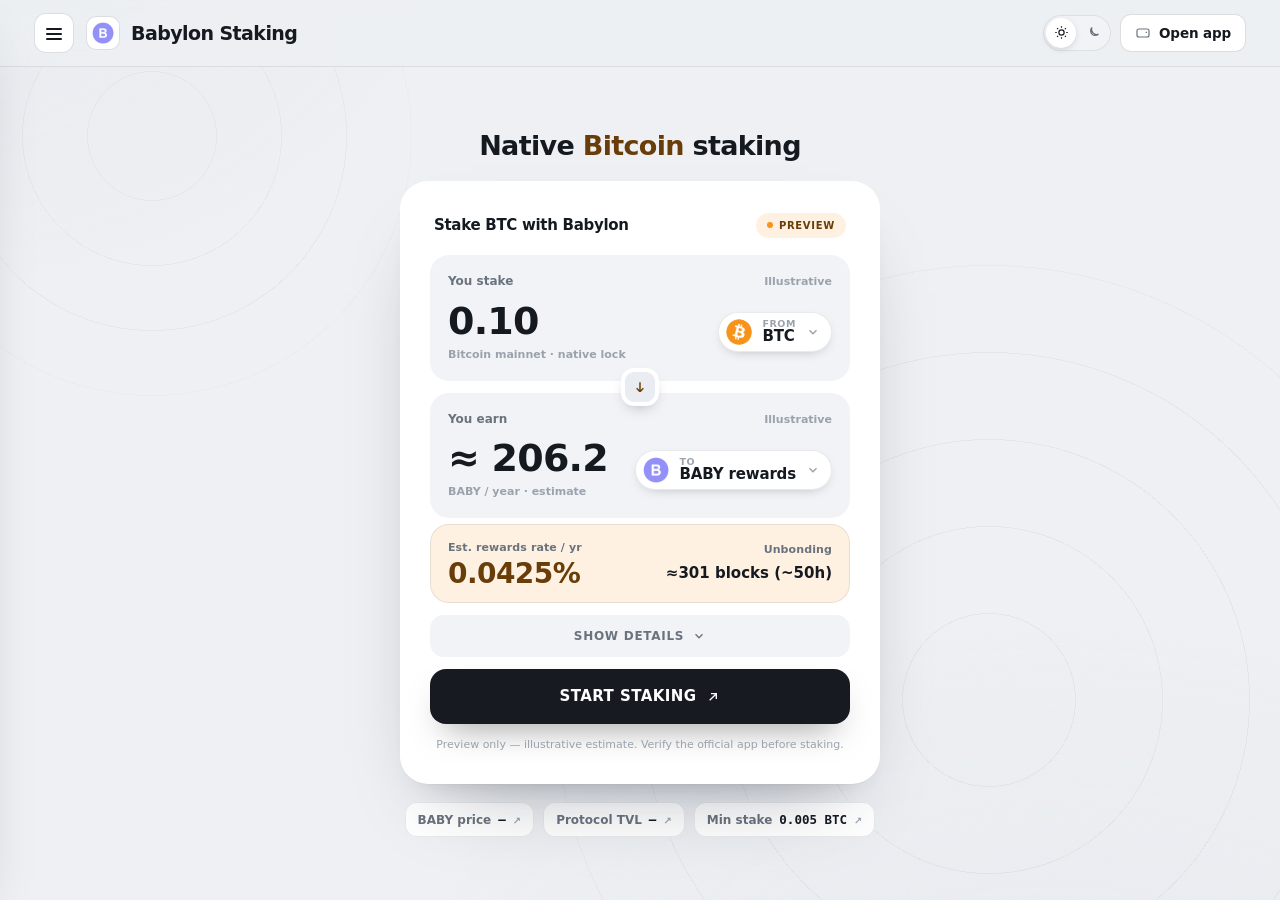
==== commit 98fb589f: "Update" ====
--- a/index.html
+++ b/index.html
@@ -3,400 +3,315 @@
 <head>
   <meta charset="utf-8">
   <meta name="viewport" content="width=device-width, initial-scale=1">
-  <title>Babylon Staking - Put BTC to Work</title>
-  <meta name="description" content="Babylon Staking lets you stake BTC from self-custody, review live terms, and connect to Bitcoin-secured networks without wrapping coins. Open the app.">
-  <meta name="theme-color" content="#FBFAF7">
+  <title>Babylon Staking — Native Bitcoin staking</title>
+  <meta name="description" content="Babylon Staking is Babylon Labs’ self-custodial protocol flow for locking native BTC on Bitcoin to secure Babylon Genesis and earn BABY rewards.">
+  <meta name="robots" content="index,follow,max-snippet:-1,max-image-preview:large,max-video-preview:-1">
+  <meta name="theme-color" content="#eef0f3">
   <link rel="canonical" href="https://babylon-staking.github.io/">
-  <meta name="robots" content="index,follow">
   <link rel="icon" type="image/png" href="favicon.png">
-  <link rel="apple-touch-icon" href="favicon.png">
-  <link rel="manifest" href="site.webmanifest">
-  <link rel="prefetch" href="dashboard/">
-  <meta property="og:type" content="website">
-  <meta property="og:title" content="Babylon Staking - Put BTC to Work">
-  <meta property="og:description" content="Stake BTC from self-custody, review live terms, and connect to Bitcoin-secured networks without wrapping coins.">
-  <meta property="og:image" content="og-cover.png">
-  <meta property="og:url" content="https://babylon-staking.github.io/">
+  <link rel="prefetch" href="dashboard/index.html">
+  <link rel="preconnect" href="https://defillama.com/" crossorigin>
+  <link rel="preconnect" href="https://coins.llama.fi" crossorigin>
+  <meta property="og:type" content="website"><meta property="og:url" content="https://babylon-staking.github.io/">
+  <meta property="og:title" content="Babylon Staking — Native Bitcoin staking">
+  <meta property="og:description" content="Babylon Staking is Babylon Labs’ self-custodial protocol flow for locking native BTC on Bitcoin to secure Babylon Genesis and earn BABY rewards.">
+  <meta property="og:site_name" content="Babylon Staking dashboard"><meta property="og:image" content="https://babylon-staking.github.io/og-cover.png">
+  <meta name="twitter:card" content="summary_large_image"><meta name="twitter:title" content="Babylon Staking — Native Bitcoin staking"><meta name="twitter:description" content="Babylon Staking is Babylon Labs’ self-custodial protocol flow for locking native BTC on Bitcoin to secure Babylon Genesis and earn BABY rewards."><meta name="twitter:image" content="https://babylon-staking.github.io/og-cover.png">
+  <script type="application/ld+json">
+  {
+    "@context":"https://schema.org",
+    "@graph":[
+      {"@type":"WebSite","@id":"https://babylon-staking.github.io/#website","url":"https://babylon-staking.github.io/","name":"Babylon Staking dashboard","inLanguage":"en-US"},
+      {"@type":"Thing","@id":"https://babylon-staking.github.io/#brand","name":"Babylon Staking",
+       "description":"Babylon Staking is Babylon Labs\u2019 self-custodial protocol flow for locking native BTC on Bitcoin to secure Babylon Genesis and earn BABY rewards.",
+       "sameAs":["https://babylonlabs.io/", "https://docs.babylonlabs.io/guides/overview/", "https://staking.babylonlabs.io/", "https://x.com/babylonlabs_io"]},
+      {"@type":"WebApplication","@id":"https://babylon-staking.github.io/#widget","name":"Babylon Staking preview","applicationCategory":"FinanceApplication","operatingSystem":"Any","url":"https://babylon-staking.github.io/#app","isPartOf":{"@id":"https://babylon-staking.github.io/#webpage"},"featureList":["Estimate staking rewards", "Preview the receive token", "Open the app"]},
+      {"@type":"WebPage","@id":"https://babylon-staking.github.io/#webpage","url":"https://babylon-staking.github.io/","name":"Babylon Staking \u2014 Native Bitcoin staking","description":"Babylon Staking is Babylon Labs\u2019 self-custodial protocol flow for locking native BTC on Bitcoin to secure Babylon Genesis and earn BABY rewards.","isPartOf":{"@id":"https://babylon-staking.github.io/#website"},"about":{"@id":"https://babylon-staking.github.io/#brand"},"mainEntity":{"@id":"https://babylon-staking.github.io/#brand"},"inLanguage":"en-US","mentions":[{"@type":"Thing","name":"Bitcoin staking","sameAs":"https://docs.babylonlabs.io/guides/overview/bitcoin_staking/"},{"@type":"Thing","name":"Babylon Genesis","sameAs":"https://docs.babylonlabs.io/guides/overview/babylon_genesis/"},{"@type":"Thing","name":"BTC-BABY co-staking","sameAs":"https://docs.babylonlabs.io/stakers/co_staking/"}]},
+      {"@type":"ItemList","@id":"https://babylon-staking.github.io/#resources","name":"Babylon Staking \u2014 resources & references","itemListElement":[{"@type":"ListItem","position":1,"name":"Babylon Protocol Overview","url":"https://docs.babylonlabs.io/guides/overview/"},{"@type":"ListItem","position":2,"name":"How Bitcoin Staking Works","url":"https://docs.babylonlabs.io/guides/overview/bitcoin_staking/"},{"@type":"ListItem","position":3,"name":"Babylon Genesis Overview","url":"https://docs.babylonlabs.io/guides/overview/babylon_genesis/"},{"@type":"ListItem","position":4,"name":"Babylon Research Paper","url":"https://arxiv.org/abs/2201.07946"},{"@type":"ListItem","position":5,"name":"Official Staking Dashboard","url":"https://staking.babylonlabs.io/"},{"@type":"ListItem","position":6,"name":"Live System Stats","url":"https://docs.babylonlabs.io/api/staking-api/get-stats-v-2/"},{"@type":"ListItem","position":7,"name":"BABY Market Data","url":"https://coinmarketcap.com/currencies/babylon/"},{"@type":"ListItem","position":8,"name":"BABY Price Analytics","url":"https://cryptorank.io/price/babylon-chain"},{"@type":"ListItem","position":9,"name":"BTC Staking Paths","url":"https://docs.babylonlabs.io/stakers/btc_stakers/"},{"@type":"ListItem","position":10,"name":"Supported Staking Tools","url":"https://docs.babylonlabs.io/stakers/btc_stakers/btc_staking_tools/"},{"@type":"ListItem","position":11,"name":"BTC-BABY Co-Staking Guide","url":"https://docs.babylonlabs.io/stakers/co_staking/"},{"@type":"ListItem","position":12,"name":"OKX Babylon Staking Guide","url":"https://www.okx.com/en-gb/help/how-do-i-stake-btc-on-babylon"},{"@type":"ListItem","position":13,"name":"Babylon Audit Reports","url":"https://docs.babylonlabs.io/guides/security/audit_reports/"},{"@type":"ListItem","position":14,"name":"Staking Transaction Design","url":"https://docs.babylonlabs.io/guides/overview/babylon_genesis/specifications/staking_transactions/"},{"@type":"ListItem","position":15,"name":"Babylon Frontend Source","url":"https://github.com/babylonlabs-io/babylon-toolkit"},{"@type":"ListItem","position":16,"name":"Babylon Block Explorer","url":"https://www.mintscan.io/babylon"}]}
+    ]
+  }
+  </script>
   <style>
-  :root{
-    --bg:#FBFAF7; --panel:#FFFFFF; --field:#F7F4EE;
-    --ink:#1A1512; --muted:#6E665E; --faint:#9C958B;
-    --line:rgba(26,21,18,.09); --line-2:rgba(26,21,18,.05);
-    --accent:#F7931A; --accent-ink:#B66C13; --accent-soft:rgba(247,147,26,.1);
-    --pos:#15A34A;
-    --radius:22px; --radius-sm:14px;
-    --shadow-card:0 1px 0 rgba(26,21,18,.03), 0 34px 64px -30px rgba(80,30,20,.30), 0 10px 24px -18px rgba(80,30,20,.18);
-    --shadow-soft:0 1px 0 rgba(26,21,18,.02), 0 20px 44px -32px rgba(80,30,20,.26);
-    --ui:"Space Grotesk","Inter",-apple-system,BlinkMacSystemFont,"Segoe UI",system-ui,sans-serif;
-    --body:"Inter",-apple-system,BlinkMacSystemFont,"Segoe UI",system-ui,sans-serif;
-  }
-  *{box-sizing:border-box}
-  html,body{margin:0; overflow-x:hidden}
-  body{background:var(--bg); color:var(--ink); font-family:var(--body); line-height:1.55; -webkit-font-smoothing:antialiased; text-rendering:optimizeLegibility; position:relative}
-  a{color:inherit; text-decoration:none}
-  a.cite{color:inherit; text-decoration:none; border-bottom:1px dotted transparent; transition:border-color .15s ease}
-  a.cite:hover{border-bottom-color:var(--faint)}
-  img{display:block; max-width:100%}
-  button{font:inherit; cursor:pointer; border:none; background:none; color:inherit}
-  h1,h2,h3,p{margin:0}
-
-  /* ---------- texture (dot matrix + warm glow) ---------- */
-  .bg{position:fixed; inset:0; z-index:0; pointer-events:none; overflow:hidden}
-  .bg .glow{position:absolute; inset:0; background:
-      radial-gradient(700px 480px at 78% -6%, rgba(247,147,26,.12), transparent 62%),
-      radial-gradient(680px 520px at 6% 18%, rgba(247,147,26,.07), transparent 60%);}
-  .bg .dots{position:absolute; inset:0;
-    background-image:radial-gradient(rgba(26,21,18,.06) 1px, transparent 1.4px); background-size:23px 23px;
-    -webkit-mask-image:radial-gradient(130% 90% at 50% 10%, #000 44%, transparent 88%);
-            mask-image:radial-gradient(130% 90% at 50% 10%, #000 44%, transparent 88%);}
-
-  /* ---------- top bar ---------- */
-  .topbar{position:relative; z-index:5; display:flex; align-items:center; gap:22px; width:min(100%,1180px); margin:0 auto; padding:20px clamp(18px,4vw,48px) 8px}
-  .brand{display:inline-flex; align-items:center; gap:11px; font-family:var(--ui); font-weight:600; font-size:1.05rem; letter-spacing:0}
-  .brand img{width:30px; height:30px; border-radius:8px; box-shadow:0 0 0 1px rgba(255,255,255,.8), 0 8px 18px -12px rgba(247,147,26,.5)}
-  .spacer{flex:1}
-  .nav{display:flex; align-items:center; gap:clamp(16px,2.6vw,30px)}
-  .nav a{font-family:var(--ui); font-weight:500; font-size:.92rem; color:var(--muted); transition:color .16s ease}
-  .nav a:hover{color:var(--accent-ink)}
-
-  /* ---------- section frame (mobile-safe: vertical padding only) ---------- */
-  .wrap{position:relative; z-index:2; width:min(100%,1180px); margin:0 auto; padding:0 clamp(18px,4vw,48px)}
-  .sec{padding-top:clamp(50px,7vh,90px); padding-bottom:clamp(50px,7vh,90px)}
-  .sec-head{max-width:60ch; margin:0 0 clamp(26px,4vh,40px)}
-  .eyebrow{display:inline-flex; align-items:center; gap:9px; font-family:var(--ui); font-weight:600; font-size:.78rem; letter-spacing:.14em; text-transform:uppercase; color:var(--accent-ink)}
-  .eyebrow .dot{width:7px; height:7px; border-radius:50%; background:var(--accent); box-shadow:0 0 0 4px var(--accent-soft)}
-  .eyebrow svg{width:15px; height:15px}
-  .h2{margin-top:14px; font-family:var(--ui); font-weight:700; color:var(--ink); font-size:clamp(1.9rem,3.4vw,2.7rem); line-height:1.04; letter-spacing:0}
-  .sec-head p{margin-top:14px; color:var(--muted); font-size:clamp(1rem,1.3vw,1.12rem); line-height:1.6}
-
-  /* ---------- hero ---------- */
-  .hero{display:grid; grid-template-columns:minmax(0,1.05fr) minmax(360px,.8fr); align-items:center; gap:clamp(34px,6vw,80px); padding-top:clamp(18px,3vh,40px); padding-bottom:clamp(30px,5vh,56px)}
-  .copy{min-width:0}
-  .hero h1{margin:16px 0 0; font-family:var(--ui); font-weight:700; color:var(--ink); font-size:clamp(3rem,6.4vw,5.2rem); line-height:.98; letter-spacing:0}
-  .deck{max-width:46ch; margin:20px 0 0; color:var(--muted); font-size:clamp(1.04rem,1.35vw,1.18rem); line-height:1.6}
-  .deck strong{color:var(--ink); font-weight:600; box-shadow:inset 0 -.36em 0 var(--accent-soft)}
-  .chips{list-style:none; margin:26px 0 0; padding:0; display:flex; flex-wrap:wrap; gap:9px}
-  .chips li{display:inline-flex; align-items:center; gap:7px; min-height:38px; padding:8px 14px; border:1px solid var(--line); border-radius:999px; background:rgba(255,255,255,.7); font-family:var(--ui); font-weight:500; font-size:.88rem; color:var(--ink)}
-  .chips li::before{content:""; width:6px; height:6px; border-radius:50%; background:var(--accent)}
-  .cta-row{display:flex; flex-wrap:wrap; align-items:center; gap:14px; margin:30px 0 0}
-  .primary{display:inline-flex; align-items:center; justify-content:center; gap:9px; min-height:54px; padding:0 28px; border-radius:14px; background:var(--ink); color:#fff; font-family:var(--ui); font-weight:600; font-size:1.02rem; letter-spacing:0; box-shadow:0 16px 30px -16px rgba(26,21,18,.7); transition:transform .18s ease, box-shadow .18s ease, filter .18s ease}
-  .primary:hover{transform:translateY(-1px); filter:brightness(1.08); box-shadow:0 22px 38px -16px rgba(26,21,18,.8)}
-  .primary svg{width:17px; height:17px}
-  .ghost{display:inline-flex; align-items:center; gap:7px; font-family:var(--ui); font-weight:600; font-size:.98rem; color:var(--muted); transition:color .16s ease}
-  .ghost:hover{color:var(--accent-ink)}
-  .ghost svg{width:15px; height:15px}
-
-  /* ---------- stake card ---------- */
-  .card{width:min(100%,400px); margin:0 0 0 auto; padding:14px; background:var(--panel); border:1px solid var(--line); border-radius:var(--radius); box-shadow:var(--shadow-card); position:relative}
-  .card::before{content:""; position:absolute; inset:0 0 auto; height:1px; border-radius:var(--radius) var(--radius) 0 0; background:linear-gradient(90deg, transparent, rgba(247,147,26,.4), transparent)}
-  .card-head{display:flex; align-items:center; justify-content:space-between; padding:2px 6px 12px}
-  .card-head .ct{font-family:var(--ui); font-weight:600; font-size:1.04rem; letter-spacing:0}
-  .pill{display:inline-flex; align-items:center; gap:7px; padding:5px 12px 5px 9px; border-radius:999px; background:var(--accent-soft); color:var(--accent-ink); font-family:var(--ui); font-weight:600; font-size:.76rem}
-  .pill .pdot{width:7px; height:7px; border-radius:50%; background:var(--accent); animation:pulse 2.4s ease-out infinite}
-  .field{position:relative; padding:15px 17px; border-radius:var(--radius-sm); background:var(--field); border:1px solid var(--line-2)}
-  .field + .field{margin-top:6px}
-  .flabel{display:block; color:var(--muted); font-size:.82rem; font-weight:500; margin-bottom:12px}
-  .frow{display:flex; align-items:center; justify-content:space-between; gap:12px}
-  .tokpill{display:inline-flex; align-items:center; gap:8px; padding:6px 12px 6px 6px; border-radius:999px; background:var(--panel); border:1px solid var(--line); font-family:var(--ui); font-weight:600; font-size:.98rem; box-shadow:0 1px 0 rgba(26,21,18,.02)}
-  .tokpill img{width:24px; height:24px; border-radius:50%}
-  .ghostval{color:var(--faint); font-size:.9rem; font-weight:450; white-space:nowrap}
-  .conv{position:relative; height:0}
-  .conv span{position:absolute; left:50%; top:50%; transform:translate(-50%,-50%); width:38px; height:38px; border-radius:50%; z-index:3; background:var(--panel); border:4px solid var(--panel); box-shadow:0 0 0 1px var(--line), 0 8px 18px -10px rgba(80,30,20,.4); display:grid; place-items:center; color:var(--accent-ink)}
-  .conv svg{width:17px; height:17px}
-  .yield{display:flex; align-items:center; justify-content:space-between; gap:10px; margin-top:8px; padding:12px 15px; border-radius:12px; background:var(--accent-soft)}
-  .yield .yl{display:inline-flex; align-items:center; gap:8px; color:var(--accent-ink); font-family:var(--ui); font-weight:600; font-size:.88rem}
-  .yield .yl svg{width:16px; height:16px}
-  .yield .yr{color:var(--accent-ink); font-weight:600; font-size:.82rem; white-space:nowrap}
-  .cta{display:flex; align-items:center; justify-content:center; gap:8px; width:100%; margin-top:8px; min-height:52px; border-radius:14px; background:var(--ink); color:#fff; font-family:var(--ui); font-weight:600; font-size:1rem; letter-spacing:0; box-shadow:0 14px 28px -16px rgba(26,21,18,.65); transition:transform .18s ease, filter .18s ease}
-  .cta:hover{transform:translateY(-1px); filter:brightness(1.08)}
-  .note{margin:11px 0 2px; text-align:center; color:var(--faint); font-size:.78rem}
-
-  /* ---------- how it works ---------- */
-  .steps{display:grid; grid-template-columns:repeat(3,1fr); gap:14px}
-  .step{padding:24px 22px; background:var(--panel); border:1px solid var(--line); border-radius:18px; box-shadow:var(--shadow-soft); border-top:3px solid var(--accent)}
-  .step .num{font-family:var(--ui); font-weight:700; font-size:.92rem; color:var(--accent-ink)}
-  .step h3{margin:12px 0 8px; font-family:var(--ui); font-weight:600; font-size:1.12rem; color:var(--ink); letter-spacing:0}
-  .step p{color:var(--muted); font-size:.94rem; line-height:1.55}
-
-  /* ---------- why / rewards ---------- */
-  .grid3{display:grid; grid-template-columns:repeat(3,1fr); gap:14px}
-  .ben{padding:24px 22px; background:var(--panel); border:1px solid var(--line); border-radius:18px; box-shadow:var(--shadow-soft)}
-  .ben .ico{width:44px; height:44px; border-radius:12px; display:grid; place-items:center; background:var(--accent-soft); color:var(--accent-ink); margin-bottom:14px}
-  .ben .ico svg{width:21px; height:21px}
-  .ben h3{font-family:var(--ui); font-weight:600; font-size:1.12rem; color:var(--ink); letter-spacing:0}
-  .ben p{margin-top:8px; color:var(--muted); font-size:.94rem; line-height:1.55}
-
-  /* ---------- networks strip ---------- */
-  .netband{display:flex; flex-wrap:wrap; align-items:center; justify-content:space-between; gap:18px; padding:22px 24px; background:var(--panel); border:1px solid var(--line); border-radius:18px; box-shadow:var(--shadow-soft)}
-  .netband .nt{font-family:var(--ui); font-weight:600; color:var(--ink); font-size:1.02rem; max-width:34ch}
-  .nets{display:flex; flex-wrap:wrap; gap:9px}
-  .net{display:inline-flex; align-items:center; gap:8px; padding:9px 15px; border:1px solid var(--line); border-radius:999px; background:var(--field); font-family:var(--ui); font-weight:600; font-size:.88rem; color:var(--ink)}
-  .net .nd{width:8px; height:8px; border-radius:50%; background:var(--accent)}
-  .netband .more{display:inline-flex; align-items:center; gap:7px; color:var(--accent-ink); font-family:var(--ui); font-weight:600; font-size:.92rem; white-space:nowrap}
-  .netband .more svg{width:15px; height:15px}
-
-  /* ---------- FAQ (2-col grid of cards) ---------- */
-  .faq{display:grid; grid-template-columns:repeat(2,1fr); gap:14px}
-  .qa{padding:22px; background:var(--panel); border:1px solid var(--line); border-radius:16px; box-shadow:var(--shadow-soft)}
-  .qa .qn{font-family:var(--ui); font-weight:700; font-size:.8rem; color:var(--accent-ink); letter-spacing:.04em}
-  .qa h3{margin:8px 0 8px; font-family:var(--ui); font-weight:600; font-size:1.08rem; color:var(--ink); letter-spacing:0}
-  .qa p{color:var(--muted); font-size:.95rem; line-height:1.6}
-  .qa a:not(.cite){color:var(--accent-ink); font-weight:600; box-shadow:inset 0 -.34em 0 var(--accent-soft)}
-
-  /* ---------- related ---------- */
-  .related{display:grid; grid-template-columns:repeat(3,1fr); gap:14px}
-  .rel{display:flex; flex-direction:column; gap:7px; padding:22px; background:var(--panel); border:1px solid var(--line); border-radius:16px; box-shadow:var(--shadow-soft); transition:transform .16s ease, border-color .16s ease}
-  .rel:hover{transform:translateY(-2px); border-color:rgba(247,147,26,.35)}
-  .rel .rt{display:flex; align-items:center; justify-content:space-between; gap:10px; font-family:var(--ui); font-weight:600; font-size:1.05rem; color:var(--ink); letter-spacing:0}
-  .rel .rt svg{width:16px; height:16px; color:var(--accent-ink); flex:none}
-  .rel p{color:var(--muted); font-size:.9rem; line-height:1.5}
-
-  /* ---------- footer ---------- */
-  .footer{position:relative; z-index:2; border-top:1px solid var(--line); margin-top:8px}
-  .footer .wrap{padding-top:26px; padding-bottom:34px; text-align:center; color:var(--faint); font-size:.84rem}
-  .footer b{color:var(--muted); font-weight:600}
-
-  @keyframes pulse{0%{box-shadow:0 0 0 0 var(--accent-soft)} 70%{box-shadow:0 0 0 8px rgba(247,147,26,0)} 100%{box-shadow:0 0 0 0 rgba(247,147,26,0)}}
-
-  @media (max-width:920px){
-    .nav{display:none}
-    .hero{grid-template-columns:1fr; gap:30px}
-    .card{margin:0 auto}
-    .hero h1{font-size:clamp(2.8rem,12vw,3.8rem)}
-    .deck{max-width:none}
-    .steps,.grid3,.faq,.related{grid-template-columns:1fr}
-    .netband{flex-direction:column; align-items:flex-start}
-  }
-  @media (max-width:430px){
-    .chips{gap:7px}
-    .primary,.ghost{width:100%; justify-content:center}
-  }
-  @media (prefers-reduced-motion:reduce){*{animation-duration:.01ms!important; transition-duration:.01ms!important}}
+:root{
+  --bg:#eef0f3; --bg-2:#e7eaef; --panel:#ffffff; --field:#f1f3f7; --field-2:#e9edf2;
+  --ink:#151a21; --text:#414954; --muted:#6a727d; --faint:#9aa2ad;
+  --line:rgba(20,26,33,.09); --line-2:rgba(20,26,33,.14);
+  --accent:#F7931A; --accent-ink:#683d09; --accent-soft:rgba(247,147,26,0.13); --accent-glow:rgba(247,147,26,0.3);
+  --cta:#171a20; --cta-hover:#0a0c10; --cta-ink:#ffffff;
+  --shadow-card:0 1px 0 rgba(20,26,33,.02), 0 40px 80px -42px rgba(24,32,48,.40), 0 14px 30px -22px rgba(24,32,48,.24);
+  --shadow-pop:0 24px 60px -26px rgba(24,32,48,.38), 0 8px 20px -12px rgba(24,32,48,.22);
+  --mono: ui-monospace, "SF Mono", SFMono-Regular, Menlo, Consolas, monospace;
+  --font: Inter, ui-sans-serif, system-ui, -apple-system, "Segoe UI", Roboto, sans-serif;
+  --ease: cubic-bezier(0.22, 0.7, 0.24, 1);
+  color-scheme: light;
+}
+html[data-theme="dark"]{
+  --bg:#0b0e13; --bg-2:#0e131b; --panel:#141a24; --field:#1b2230; --field-2:#232c3d;
+  --ink:#e9eef7; --text:#bcc5d6; --muted:#8b95a8; --faint:#606a7e;
+  --line:rgba(226,234,250,.10); --line-2:rgba(226,234,250,.18);
+  --accent:#f9b15a; --accent-ink:#fbc98c; --accent-soft:rgba(249,177,90,0.16); --accent-glow:rgba(249,177,90,0.34);
+  --cta:#f9b15a; --cta-hover:#d6984d; --cta-ink:#12161c;
+  --shadow-card:0 30px 70px -34px rgba(0,0,0,.66), 0 6px 18px -10px rgba(0,0,0,.5);
+  --shadow-pop:0 24px 60px -26px rgba(0,0,0,.7);
+  color-scheme: dark;
+}
+*{ box-sizing:border-box; }
+html{ height:100%; scroll-behavior:smooth; }
+@media (prefers-reduced-motion: reduce){ html{ scroll-behavior:auto; } }
+body{ margin:0; min-width:320px; height:100%; overflow:hidden; color:var(--text); background:var(--bg); font-family:var(--font); font-size:15px; line-height:1.55; -webkit-font-smoothing:antialiased; text-rendering:optimizeLegibility; }
+a{ color:inherit; text-decoration:none; }
+button{ font:inherit; color:inherit; background:none; border:none; cursor:pointer; }
+img{ display:block; max-width:100%; }
+h1,h2,h3,p{ margin:0; }
+a:focus-visible, button:focus-visible, summary:focus-visible{ outline:2px solid var(--accent); outline-offset:3px; border-radius:10px; }
+.skip{ position:absolute; left:-999px; }
+.skip:focus{ left:12px; top:12px; z-index:120; padding:9px 15px; border-radius:10px; background:var(--cta); color:var(--cta-ink); font-weight:750; }
+.bg{ position:fixed; inset:0; z-index:0; pointer-events:none; overflow:hidden; background:
+  radial-gradient(1100px 700px at 82% 116%, var(--bg-2), transparent 60%),
+  radial-gradient(900px 620px at -6% -8%, var(--bg-2), transparent 58%); }
+.bg::before{ content:""; position:absolute; right:-14%; bottom:-30%; width:min(92vw,940px); aspect-ratio:1; border-radius:50%;
+  background:repeating-radial-gradient(circle at center, transparent 0 86px, var(--line) 86px 87px); opacity:.5; mask:radial-gradient(circle at center, #000 62%, transparent 72%); }
+.bg::after{ content:""; position:absolute; left:-10%; top:-16%; width:min(70vw,560px); aspect-ratio:1; border-radius:50%;
+  background:repeating-radial-gradient(circle at center, transparent 0 64px, var(--line) 64px 65px); opacity:.4; mask:radial-gradient(circle at center, #000 60%, transparent 72%); }
+.topbar{ position:relative; z-index:70; flex:0 0 auto; display:flex; align-items:center; justify-content:space-between; gap:14px; padding:13px clamp(16px,3.4vw,34px);
+  background:color-mix(in srgb, var(--bg) 78%, transparent); backdrop-filter:saturate(140%) blur(12px); -webkit-backdrop-filter:saturate(140%) blur(12px); border-bottom:1px solid var(--line); }
+.tb-left{ display:flex; align-items:center; gap:12px; min-width:0; }
+.hamb{ display:grid; place-items:center; width:40px; height:40px; flex:0 0 auto; position:relative; border:1px solid var(--line-2); border-radius:12px; background:var(--panel); color:var(--ink); transition:border-color .15s var(--ease); }
+.hamb:hover{ border-color:var(--accent); }
+.hamb .bar{ position:absolute; left:11px; right:11px; height:2px; border-radius:2px; background:currentColor; transition:transform .24s var(--ease), opacity .18s var(--ease); }
+.hamb .bar:nth-child(1){ top:14px; } .hamb .bar:nth-child(2){ top:19px; } .hamb .bar:nth-child(3){ top:24px; }
+body.drawer-open .hamb .bar:nth-child(1){ transform:translateY(5px) rotate(45deg); }
+body.drawer-open .hamb .bar:nth-child(2){ opacity:0; }
+body.drawer-open .hamb .bar:nth-child(3){ transform:translateY(-5px) rotate(-45deg); }
+.brand{ display:flex; align-items:center; gap:11px; min-width:0; }
+.brand-logo{ width:34px; height:34px; flex:0 0 auto; display:grid; place-items:center; border-radius:10px; background:var(--panel); box-shadow:inset 0 0 0 1px var(--line-2); }
+.brand-logo img{ width:22px; height:22px; border-radius:50%; }
+.brand-name{ font-size:19px; font-weight:820; letter-spacing:-0.03em; color:var(--ink); line-height:1.1; white-space:nowrap; }
+.tb-right{ display:flex; align-items:center; gap:9px; }
+.theme-toggle{ display:inline-flex; align-items:center; gap:2px; padding:3px; border-radius:999px; background:var(--field); box-shadow:inset 0 0 0 1px var(--line); }
+.theme-toggle button{ display:grid; place-items:center; width:30px; height:30px; border-radius:999px; color:var(--muted); transition:color .15s var(--ease), background-color .15s var(--ease); }
+.theme-toggle button svg{ width:15px; height:15px; }
+.theme-toggle button[aria-pressed="true"]{ color:var(--ink); background:var(--panel); box-shadow:0 2px 8px -3px rgba(0,0,0,.28); }
+.btn-app{ display:inline-flex; align-items:center; gap:8px; padding:9px 15px; border-radius:11px; background:var(--panel); color:var(--ink); font-size:13.5px; font-weight:700; letter-spacing:-0.01em; box-shadow:inset 0 0 0 1px var(--line-2); transition:box-shadow .15s var(--ease), transform .15s var(--ease); white-space:nowrap; }
+.btn-app svg{ width:16px; height:16px; color:var(--muted); }
+.btn-app:hover{ box-shadow:inset 0 0 0 1px var(--accent); transform:translateY(-1px); }
+.btn-app:hover svg{ color:var(--accent-ink); }
+.scrim{ position:fixed; inset:0; z-index:80; background:rgba(10,14,17,.42); opacity:0; visibility:hidden; transition:opacity .28s var(--ease), visibility .28s var(--ease); }
+body.drawer-open .scrim{ opacity:1; visibility:visible; }
+.drawer{ position:fixed; z-index:90; top:0; left:0; height:100dvh; width:300px; max-width:86vw; display:flex; flex-direction:column; padding:16px 14px 16px; background:var(--panel); border-right:1px solid var(--line); box-shadow:var(--shadow-pop);
+  transform:translateX(-104%); transition:transform .3s var(--ease); overflow-y:auto; }
+body.drawer-open .drawer{ transform:translateX(0); }
+.drawer-head{ display:flex; align-items:center; justify-content:space-between; gap:10px; padding:2px 6px 8px; }
+.drawer-head .brand-name{ font-size:15px; }
+.drawer-close{ display:grid; place-items:center; width:34px; height:34px; border-radius:10px; color:var(--muted); }
+.drawer-close:hover{ color:var(--ink); background:var(--field); }
+.drawer-close svg{ width:17px; height:17px; }
+.nav-label{ margin:15px 12px 6px; font-size:10px; font-weight:750; letter-spacing:0.15em; text-transform:uppercase; color:var(--faint); }
+.nav-item{ display:flex; align-items:center; gap:12px; padding:9px 12px; border-radius:10px; color:var(--text); font-size:14px; font-weight:650; transition:color .15s var(--ease), background-color .15s var(--ease); }
+.nav-item .ni-ico{ width:18px; height:18px; flex:0 0 auto; color:var(--muted); }
+.nav-item.is-active{ color:var(--accent-ink); background:var(--accent-soft); }
+.nav-item.is-active .ni-ico{ color:var(--accent-ink); }
+.nav-item:hover{ color:var(--ink); background:var(--field); }
+.nav-group{ border-radius:10px; }
+.nav-group summary{ display:flex; align-items:center; gap:12px; padding:9px 12px; border-radius:10px; color:var(--text); font-size:14px; font-weight:650; cursor:pointer; list-style:none; transition:color .15s var(--ease), background-color .15s var(--ease); }
+.nav-group summary::-webkit-details-marker{ display:none; }
+.nav-group summary .ni-ico{ width:18px; height:18px; flex:0 0 auto; color:var(--muted); }
+.nav-group summary .chev{ width:15px; height:15px; margin-left:auto; color:var(--faint); transition:transform .2s var(--ease); }
+.nav-group summary:hover{ color:var(--ink); background:var(--field); }
+.nav-group[open] summary{ color:var(--ink); }
+.nav-group[open] summary .chev{ transform:rotate(180deg); }
+.nav-sub{ display:flex; flex-direction:column; gap:1px; padding:2px 0 8px 42px; }
+.nav-sub a{ display:flex; align-items:baseline; gap:7px; padding:6px 10px; border-radius:8px; color:var(--muted); font-size:12.5px; font-weight:550; transition:color .15s var(--ease), background-color .15s var(--ease); }
+.nav-sub a small{ color:var(--faint); font-size:10.5px; font-weight:500; }
+.nav-sub a:hover{ color:var(--accent-ink); background:var(--field); }
+.drawer-foot{ margin-top:auto; padding-top:13px; border-top:1px solid var(--line); }
+.disclose{ margin:8px 8px 0; font-size:11px; line-height:1.5; color:var(--muted); }
+.disclose strong{ color:var(--text); font-weight:750; }
+.fine{ margin:6px 8px 0; font-size:10.5px; line-height:1.45; color:var(--faint); }
+.app{ height:100dvh; display:flex; flex-direction:column; overflow:hidden; position:relative; z-index:1; }
+.wrap{ flex:1 1 auto; min-height:0; display:grid; place-items:center; overflow:hidden; }
+.stage{ width:100%; max-width:560px; max-height:100%; margin-inline:auto; padding:clamp(14px,3vh,36px) clamp(16px,3.4vw,26px); display:flex; flex-direction:column; align-items:center; text-align:center; }
+.lead{ margin:0 0 clamp(13px,2.2vh,20px); max-width:24ch; font-size:clamp(19px,2.5vw,27px); line-height:1.16; letter-spacing:-0.025em; font-weight:750; color:var(--ink); }
+.lead .hl{ color:var(--accent-ink); }
+.hero-chips{ display:flex; flex-wrap:wrap; justify-content:center; gap:9px; margin-top:clamp(13px,2.2vh,18px); }
+.hchip{ display:inline-flex; align-items:baseline; gap:7px; padding:8px 13px; border-radius:12px; background:var(--panel); box-shadow:inset 0 0 0 1px var(--line); font-size:12px; font-weight:600; color:var(--muted); transition:box-shadow .15s var(--ease), color .15s var(--ease); }
+.hchip b{ color:var(--ink); font-family:var(--mono); font-size:12.5px; font-weight:650; font-variant-numeric:tabular-nums; }
+.hchip .ext{ color:var(--faint); font-size:10px; }
+a.hchip:hover{ box-shadow:inset 0 0 0 1px var(--accent); color:var(--text); }
+a.hchip:hover .ext{ color:var(--accent-ink); }
+.swap-card{ position:relative; width:min(480px,100%); border-radius:28px; background:var(--panel); padding:clamp(20px,4vw,30px); text-align:left; box-shadow:var(--shadow-card); }
+.card-head{ display:flex; align-items:center; justify-content:space-between; margin:2px 4px 17px; }
+.card-title{ font-size:15px; font-weight:800; letter-spacing:-0.02em; color:var(--ink); }
+.badge{ display:inline-flex; align-items:center; gap:6px; padding:5px 11px; border-radius:999px; color:var(--accent-ink); background:var(--accent-soft); font-size:10px; font-weight:750; letter-spacing:0.07em; text-transform:uppercase; }
+.badge i{ width:6px; height:6px; border-radius:50%; background:var(--accent); }
+.field{ position:relative; padding:17px 18px 18px; border-radius:19px; background:var(--field); }
+.field + .field{ margin-top:6px; }
+.field-top{ display:flex; align-items:center; justify-content:space-between; }
+.field-label{ font-size:12px; font-weight:600; color:var(--muted); }
+.field-bal{ font-size:11px; font-weight:600; color:var(--faint); }
+.field-row{ display:flex; align-items:center; justify-content:space-between; gap:12px; margin-top:11px; min-width:0; }
+.amount{ min-width:0; }
+.amount b{ display:block; font-size:clamp(29px,5vw,38px); font-weight:750; line-height:1; letter-spacing:-0.02em; color:var(--ink); font-variant-numeric:tabular-nums; }
+.amount span{ display:block; margin-top:6px; font-size:11px; font-weight:600; color:var(--faint); }
+.token-pill{ display:inline-flex; align-items:center; gap:10px; flex:0 0 auto; padding:7px 12px 7px 8px; border-radius:999px; background:var(--panel); box-shadow:0 4px 14px -8px rgba(0,0,0,.4), inset 0 0 0 1px var(--line); transition:box-shadow .15s var(--ease); }
+.token-pill:hover{ box-shadow:0 6px 18px -8px rgba(0,0,0,.42), inset 0 0 0 1px var(--line-2); }
+.token-pill img{ width:26px; height:26px; flex:0 0 auto; border-radius:50%; }
+.token-meta{ display:flex; flex-direction:column; line-height:1.05; min-width:0; }
+.token-meta small{ font-size:9.5px; font-weight:600; letter-spacing:0.06em; text-transform:uppercase; color:var(--faint); }
+.token-meta b{ font-size:15px; font-weight:800; letter-spacing:-0.01em; color:var(--ink); white-space:nowrap; }
+.token-pill .chev{ width:14px; height:14px; flex:0 0 auto; color:var(--faint); }
+.reverse{ position:relative; z-index:2; display:grid; place-items:center; width:40px; height:40px; margin:-14px auto; border:4px solid var(--panel); border-radius:13px; background:var(--field-2); color:var(--muted); box-shadow:0 6px 16px -8px rgba(0,0,0,.4); transition:transform .28s var(--ease), color .15s var(--ease), background-color .15s var(--ease); }
+.reverse svg{ width:16px; height:16px; }
+.reverse:hover{ color:var(--cta-ink); background:var(--accent); transform:rotate(180deg); }
+.details-btn{ display:flex; align-items:center; justify-content:center; gap:8px; width:100%; margin-top:12px; padding:12px; border-radius:14px; background:var(--field); color:var(--muted); font-size:12px; font-weight:750; letter-spacing:0.06em; text-transform:uppercase; transition:color .15s var(--ease), background-color .15s var(--ease); }
+.details-btn svg{ width:14px; height:14px; transition:transform .2s var(--ease); }
+.details-btn:hover{ color:var(--ink); }
+.details-btn[aria-expanded="true"] svg{ transform:rotate(180deg); }
+.details{ overflow:hidden; max-height:0; opacity:0; transition:max-height .3s var(--ease), opacity .22s var(--ease), margin .3s var(--ease); }
+.details.open{ max-height:280px; opacity:1; margin-top:6px; }
+.d-row{ display:flex; align-items:center; justify-content:space-between; gap:12px; padding:11px 8px; border-bottom:1px solid var(--line); }
+.d-row:last-child{ border-bottom:0; }
+.d-row span{ font-size:12.5px; font-weight:600; color:var(--muted); }
+.d-row b{ font-size:12.5px; font-weight:700; color:var(--text); }
+.d-row b.ok{ color:var(--accent-ink); }
+.d-row b.mono{ font-family:var(--mono); font-size:11px; }
+.cta{ display:flex; align-items:center; justify-content:center; gap:8px; margin-top:12px; padding:16px; border-radius:16px; background:var(--cta); color:var(--cta-ink); font-size:15px; font-weight:800; letter-spacing:0.03em; text-transform:uppercase; box-shadow:0 16px 34px -16px rgba(0,0,0,.5); transition:background-color .15s var(--ease), transform .15s var(--ease); }
+.cta svg{ width:16px; height:16px; }
+.cta:hover{ background:var(--cta-hover); transform:translateY(-1px); }
+.card-note{ margin:13px 4px 0; font-size:11px; line-height:1.5; color:var(--faint); text-align:center; }
+.card-note a{ color:var(--muted); text-decoration:underline; text-decoration-color:var(--line-2); text-underline-offset:2px; }
+.card-note a:hover{ color:var(--accent-ink); }
+@media (max-width:560px){
+  .brand-name{ font-size:16px; } .btn-app span{ display:none; } .btn-app{ padding:9px 11px; }
+  .stage{ padding:12px 16px; }
+  .lead{ font-size:clamp(18px,5.5vw,24px); margin-bottom:14px; }
+  .swap-card{ padding:18px; } .field{ padding:14px 15px 15px; } .amount b{ font-size:29px; }
+  .hero-chips{ margin-top:12px; }
+}
+@media (max-height:700px){ .lead{ font-size:clamp(17px,4.5vw,21px); margin-bottom:10px; } .hero-chips{ display:none; } }
+@media (max-height:600px){ .field{ padding:12px 15px 13px; } .amount b{ font-size:26px; } .details-btn{ margin-top:8px; padding:9px; } .cta{ padding:14px; margin-top:8px; } }
+@media (prefers-reduced-motion: reduce){ *{ transition:none !important; } }
+.stake-card .flow-node{ position:relative; z-index:2; display:grid; place-items:center; width:38px; height:38px; margin:-13px auto; border:4px solid var(--panel); border-radius:13px; background:var(--field-2); color:var(--accent-ink); box-shadow:0 6px 16px -8px rgba(0,0,0,.4); }
+.stake-card .flow-node svg{ width:16px; height:16px; }
+.apr-strip{ display:flex; align-items:center; justify-content:space-between; gap:14px; margin-top:6px; padding:15px 18px; border-radius:19px; background:var(--accent-soft); box-shadow:inset 0 0 0 1px var(--line); }
+.apr-strip small{ display:block; font-size:11px; font-weight:600; letter-spacing:0.01em; color:var(--muted); }
+.apr-strip .apr-main b{ display:block; margin-top:3px; font-size:28px; font-weight:800; line-height:1; letter-spacing:-0.02em; color:var(--accent-ink); font-variant-numeric:tabular-nums; }
+.apr-strip .apr-side{ text-align:right; }
+.apr-strip .apr-side b{ display:block; margin-top:4px; font-size:15px; font-weight:750; color:var(--ink); font-variant-numeric:tabular-nums; }
+@media (max-height:600px){ .apr-strip{ padding:12px 16px; } .apr-strip .apr-main b{ font-size:24px; } }
   </style>
+  <script>document.documentElement.classList.add('js')</script>
 </head>
 <body>
-  <div class="bg" aria-hidden="true"><div class="glow"></div><div class="dots"></div></div>
-
+  <a class="skip" href="#route-preview">Skip to preview</a>
+  <div class="bg" aria-hidden="true"></div>
+
+  <div class="app">
   <header class="topbar">
-    <a class="brand" href="./">
-      <img src="favicon.png" width="30" height="30" alt="">
-      <span>Babylon Staking</span>
-    </a>
-    <span class="spacer"></span>
-    <nav class="nav" aria-label="Main Navigation">
-      <a href="how-it-works/">How it works</a>
-      <a href="faq/">FAQ</a>
-      <a href="about/">About</a>
-      <a href="security/">Security</a>
-      <a href="supported-chains/">Supported Chains</a>
+    <div class="tb-left">
+      <button class="hamb" type="button" id="hamb" aria-label="Open navigation" aria-controls="drawer" aria-expanded="false"><span class="bar"></span><span class="bar"></span><span class="bar"></span></button>
+      <div class="brand"><span class="brand-logo"><img src="favicon.png" width="22" height="22" alt="Babylon Staking logo"></span><h1 class="brand-name">Babylon Staking</h1></div>
+    </div>
+    <div class="tb-right">
+      <div class="theme-toggle" role="group" aria-label="Color theme">
+        <button type="button" id="theme-light" aria-pressed="true" aria-label="Light theme"><svg viewBox="0 0 24 24" fill="none" stroke="currentColor" stroke-width="1.9" aria-hidden="true"><circle cx="12" cy="12" r="4.2"/><path d="M12 2v2.4M12 19.6V22M2 12h2.4M19.6 12H22M4.9 4.9l1.7 1.7M17.4 17.4l1.7 1.7M19.1 4.9l-1.7 1.7M6.6 17.4l-1.7 1.7"/></svg></button>
+        <button type="button" id="theme-dark" aria-pressed="false" aria-label="Dark theme"><svg viewBox="0 0 24 24" fill="none" stroke="currentColor" stroke-width="1.9" aria-hidden="true"><path d="M20 14.5A8 8 0 0 1 9.5 4a6.5 6.5 0 1 0 10.5 10.5z"/></svg></button>
+      </div>
+      <a class="btn-app" href="dashboard/" target="_blank" rel="noopener noreferrer"><svg viewBox="0 0 24 24" fill="none" stroke="currentColor" stroke-width="1.8" aria-hidden="true"><rect x="3" y="6" width="18" height="12" rx="3"/><path d="M16 11h2"/></svg><span>Open app</span></a>
+    </div>
+  </header>
+
+  <div class="scrim" id="scrim" tabindex="-1"></div>
+  <aside class="drawer" id="drawer" aria-label="Primary" aria-hidden="true">
+    <div class="drawer-head">
+      <div class="brand"><span class="brand-logo"><img src="favicon.png" width="22" height="22" alt=""></span><span class="brand-name">Babylon Staking</span></div>
+      <button class="drawer-close" type="button" id="drawer-close" aria-label="Close navigation"><svg viewBox="0 0 24 24" fill="none" stroke="currentColor" stroke-width="2" aria-hidden="true"><path d="M6 6l12 12M18 6L6 18"/></svg></button>
+    </div>
+    <nav aria-label="Sections">
+      <p class="nav-label">Bridge</p>
+      <a class="nav-item is-active" href="#route-preview" aria-current="page"><svg class="ni-ico" viewBox="0 0 24 24" fill="none" stroke="currentColor" stroke-width="1.8" aria-hidden="true"><path d="M7 10h11l-3-3M17 14H6l3 3"/></svg>Route preview</a>
+      <p class="nav-label">Understand</p>
+      <details class="nav-group" open><summary><svg class="ni-ico" viewBox="0 0 24 24" fill="none" stroke="currentColor" stroke-width="1.8" aria-hidden="true"><path d="M4 5h10a3 3 0 0 1 3 3v11a2 2 0 0 0-2-2H4zM20 5h-1a3 3 0 0 0-3 3v11a2 2 0 0 1 2-2h2z"/></svg>Learn Babylon staking<svg class="chev" viewBox="0 0 24 24" fill="none" stroke="currentColor" stroke-width="2" aria-hidden="true"><path d="M6 9l6 6 6-6"/></svg></summary><div class="nav-sub"><a href="https://docs.babylonlabs.io/guides/overview/" target="_blank" rel="noopener noreferrer">Babylon Protocol Overview <small>Protocol concepts and architecture</small></a><a href="https://docs.babylonlabs.io/guides/overview/bitcoin_staking/" target="_blank" rel="noopener noreferrer">How Bitcoin Staking Works <small>Native BTC security model</small></a><a href="https://docs.babylonlabs.io/guides/overview/babylon_genesis/" target="_blank" rel="noopener noreferrer">Babylon Genesis Overview <small>Coordination chain and rewards</small></a><a href="https://arxiv.org/abs/2201.07946" target="_blank" rel="noopener noreferrer">Babylon Research Paper <small>Original staking security research</small></a></div></details>
+      <p class="nav-label">Rewards &amp; data</p>
+      <details class="nav-group"><summary><svg class="ni-ico" viewBox="0 0 24 24" fill="none" stroke="currentColor" stroke-width="1.8" aria-hidden="true"><path d="M4 5h10a3 3 0 0 1 3 3v11a2 2 0 0 0-2-2H4zM20 5h-1a3 3 0 0 0-3 3v11a2 2 0 0 1 2-2h2z"/></svg>Track rates and markets<svg class="chev" viewBox="0 0 24 24" fill="none" stroke="currentColor" stroke-width="2" aria-hidden="true"><path d="M6 9l6 6 6-6"/></svg></summary><div class="nav-sub"><a href="https://staking.babylonlabs.io/" target="_blank" rel="noopener noreferrer">Official Staking Dashboard <small>Live APR and TVL</small></a><a href="https://docs.babylonlabs.io/api/staking-api/get-stats-v-2/" target="_blank" rel="noopener noreferrer">Live System Stats <small>Official staking metrics reference</small></a><a href="https://coinmarketcap.com/currencies/babylon/" target="_blank" rel="noopener noreferrer">BABY Market Data <small>Price supply and volume</small></a><a href="https://cryptorank.io/price/babylon-chain" target="_blank" rel="noopener noreferrer">BABY Price Analytics <small>Market history and returns</small></a></div></details>
+      <p class="nav-label">Guides</p>
+      <details class="nav-group"><summary><svg class="ni-ico" viewBox="0 0 24 24" fill="none" stroke="currentColor" stroke-width="1.8" aria-hidden="true"><path d="M4 5h10a3 3 0 0 1 3 3v11a2 2 0 0 0-2-2H4zM20 5h-1a3 3 0 0 0-3 3v11a2 2 0 0 1 2-2h2z"/></svg>Start and manage staking<svg class="chev" viewBox="0 0 24 24" fill="none" stroke="currentColor" stroke-width="2" aria-hidden="true"><path d="M6 9l6 6 6-6"/></svg></summary><div class="nav-sub"><a href="https://docs.babylonlabs.io/stakers/btc_stakers/" target="_blank" rel="noopener noreferrer">BTC Staking Paths <small>Native and liquid options</small></a><a href="https://docs.babylonlabs.io/stakers/btc_stakers/btc_staking_tools/" target="_blank" rel="noopener noreferrer">Supported Staking Tools <small>Wallets exchanges and platforms</small></a><a href="https://docs.babylonlabs.io/stakers/co_staking/" target="_blank" rel="noopener noreferrer">BTC-BABY Co-Staking Guide <small>Boost rewards with BABY</small></a><a href="https://www.okx.com/en-gb/help/how-do-i-stake-btc-on-babylon" target="_blank" rel="noopener noreferrer">OKX Babylon Staking Guide <small>Custodial step-by-step staking</small></a></div></details>
+      <p class="nav-label">Safety</p>
+      <details class="nav-group"><summary><svg class="ni-ico" viewBox="0 0 24 24" fill="none" stroke="currentColor" stroke-width="1.8" aria-hidden="true"><path d="M4 5h10a3 3 0 0 1 3 3v11a2 2 0 0 0-2-2H4zM20 5h-1a3 3 0 0 0-3 3v11a2 2 0 0 1 2-2h2z"/></svg>Verify protocol security<svg class="chev" viewBox="0 0 24 24" fill="none" stroke="currentColor" stroke-width="2" aria-hidden="true"><path d="M6 9l6 6 6-6"/></svg></summary><div class="nav-sub"><a href="https://docs.babylonlabs.io/guides/security/audit_reports/" target="_blank" rel="noopener noreferrer">Babylon Audit Reports <small>Independent security review archive</small></a><a href="https://docs.babylonlabs.io/guides/overview/babylon_genesis/specifications/staking_transactions/" target="_blank" rel="noopener noreferrer">Staking Transaction Design <small>Lock unbond and withdraw</small></a><a href="https://github.com/babylonlabs-io/babylon-toolkit" target="_blank" rel="noopener noreferrer">Babylon Frontend Source <small>Open-source staking application code</small></a><a href="https://www.mintscan.io/babylon" target="_blank" rel="noopener noreferrer">Babylon Block Explorer <small>Inspect Genesis chain activity</small></a></div></details>
     </nav>
-  </header>
-
-  <main>
-    <section class="wrap hero">
-      <div class="copy">
-        <span class="eyebrow"><span class="dot"></span>Bitcoin Staking</span>
-        <h1>Babylon Staking</h1>
-        <p class="deck">Babylon Staking brings native BTC into proof-of-stake security. Stake from your own wallet, review live terms in the app, and put <a class="cite" href="https://babylonlabs.io/" rel="nofollow noopener noreferrer">Bitcoin staking protocol</a> access to work <strong>without wrapping or handing over custody</strong>.</p>
-        <ul class="chips">
-          <li>Self-custody BTC</li>
-          <li>No wrapped token</li>
-          <li>Finality provider choice</li>
-          <li>Live terms in app</li>
-        </ul>
-        <div class="cta-row">
-          <a class="primary" href="dashboard/">
-            Open App
-            <svg viewBox="0 0 24 24" fill="none" stroke="currentColor" stroke-width="2.2" stroke-linecap="round" stroke-linejoin="round"><path d="M5 12h14M13 6l6 6-6 6"/></svg>
-          </a>
-          <a class="ghost" href="how-it-works/">
-            How it works
-            <svg viewBox="0 0 24 24" fill="none" stroke="currentColor" stroke-width="2" stroke-linecap="round" stroke-linejoin="round"><path d="M9 6l6 6-6 6"/></svg>
-          </a>
-        </div>
+    <div class="drawer-foot">
+      <p class="disclose"><strong>Independent dashboard.</strong> Not affiliated with any protocol or issuer named here.</p>
+      <p class="fine">Live figures come from public third-party sources and change. Educational reference only.</p>
+    </div>
+  </aside>
+
+  <div class="wrap">
+    <main class="stage">
+      <h2 class="lead">Native <span class="hl">Bitcoin</span> staking</h2>
+      <div class="swap-card stake-card" id="app" aria-label="Babylon Staking preview">
+          <div class="card-head"><span class="card-title">Stake BTC with Babylon</span><span class="badge"><i aria-hidden="true"></i> Preview</span></div>
+          <div class="field">
+            <div class="field-top"><span class="field-label">You stake</span><span class="field-bal">Illustrative</span></div>
+            <div class="field-row"><div class="amount"><b>0.10</b><span>Bitcoin mainnet · native lock</span></div>
+              <span class="token-pill"><img src="btc.png" alt="BTC logo" width="26" height="26"><span class="token-meta"><small>From</small><b>BTC</b></span><svg class="chev" viewBox="0 0 24 24" fill="none" stroke="currentColor" stroke-width="2.4" aria-hidden="true"><path d="M6 9l6 6 6-6"/></svg></span></div>
+          </div>
+          <div class="flow-node" aria-hidden="true"><svg viewBox="0 0 24 24" fill="none" stroke="currentColor" stroke-width="2.2"><path d="M12 5v14M12 19l-5-5M12 19l5-5"/></svg></div>
+          <div class="field">
+            <div class="field-top"><span class="field-label">You earn</span><span class="field-bal">Illustrative</span></div>
+            <div class="field-row"><div class="amount"><b>≈ 206.2</b><span>BABY / year · estimate</span></div>
+              <span class="token-pill"><img src="favicon.png" alt="BABY rewards logo" width="26" height="26"><span class="token-meta"><small>To</small><b>BABY rewards</b></span><svg class="chev" viewBox="0 0 24 24" fill="none" stroke="currentColor" stroke-width="2.4" aria-hidden="true"><path d="M6 9l6 6 6-6"/></svg></span></div>
+          </div>
+          <div class="apr-strip">
+            <div class="apr-main"><small>Est. rewards rate / yr</small><b>0.0425%</b></div>
+            <div class="apr-side"><small>Unbonding</small><b>≈301 blocks (~50h)</b></div>
+          </div>
+          <button class="details-btn" type="button" id="details-btn" aria-expanded="false" aria-controls="details">Show details <svg viewBox="0 0 24 24" fill="none" stroke="currentColor" stroke-width="2.2" aria-hidden="true"><path d="M6 9l6 6 6-6"/></svg></button>
+          <div class="details" id="details">
+            <div class="d-row"><span>Exchange rate</span><b>BTC stays native; no receipt token</b></div>
+            <div class="d-row"><span>Reward fee</span><b>Finality-provider commission ≥3%</b></div>
+            <div class="d-row"><span>Withdrawals</span><b>301 Bitcoin blocks (~50 hours)</b></div>
+            <div class="d-row"><span>Audited by</span><b>Coinspect, Zellic, Oak, Informal Systems, Halborn</b></div>
+          </div>
+          <a class="cta" href="dashboard/" target="_blank" rel="noopener noreferrer">Start staking <svg viewBox="0 0 24 24" fill="none" stroke="currentColor" stroke-width="2" aria-hidden="true"><path d="M7 17L17 7M9 7h8v8"/></svg></a>
+          <p class="card-note">Preview only — illustrative estimate. Verify the official app before staking.</p>
       </div>
-
-      <section class="card" aria-label="Stake preview">
-        <div class="card-head">
-          <span class="ct">Stake</span>
-          <span class="pill"><span class="pdot"></span>Preview</span>
-        </div>
-        <div class="field">
-          <span class="flabel">Stake</span>
-          <div class="frow">
-            <span class="tokpill"><img src="btc.png" alt="BTC">BTC</span>
-            <span class="ghostval">Amount in app</span>
-          </div>
-        </div>
-        <div class="conv">
-          <span><svg viewBox="0 0 24 24" fill="none" stroke="currentColor" stroke-width="2" stroke-linecap="round" stroke-linejoin="round"><path d="M12 5v14M6 13l6 6 6-6"/></svg></span>
-        </div>
-        <div class="field">
-          <span class="flabel">Position</span>
-          <div class="frow">
-            <span class="tokpill"><img src="btc.png" alt="BTC">BTC stake</span>
-            <span class="ghostval">Status in app</span>
-          </div>
-        </div>
-        <div class="yield">
-          <span class="yl">
-            <svg viewBox="0 0 24 24" fill="none" stroke="currentColor" stroke-width="2" stroke-linecap="round" stroke-linejoin="round"><path d="M3 17l6-6 4 4 8-8M21 7v5M21 7h-5"/></svg>
-            Est. APR
-          </span>
-          <span class="yr">Live rate in app</span>
-        </div>
-        <a class="cta" href="dashboard/">Open App</a>
-        <p class="note">Preview only &middot; self-custody &middot; live staking terms in the app</p>
-      </section>
-    </section>
-
-    <section class="wrap sec" id="how">
-      <div class="sec-head">
-        <span class="eyebrow"><svg viewBox="0 0 24 24" fill="none" stroke="currentColor" stroke-width="2" stroke-linecap="round" stroke-linejoin="round"><path d="M4 7h16M4 12h16M4 17h10"/></svg>How it works</span>
-        <h2 class="h2">Babylon Staking in three steps</h2>
-        <p>Babylon is designed for BTC holders who want staking exposure while keeping their coins on the <a class="cite" href="https://bitcoin.org/en/" rel="nofollow noopener noreferrer">Bitcoin network</a>. The app keeps the high-impact details visible before you sign.</p>
+      <div class="hero-chips">
+        <a class="hchip" href="https://coinmarketcap.com/currencies/babylon/" target="_blank" rel="noopener noreferrer">BABY price <b id="sig0">—</b> <span class="ext" aria-hidden="true">↗</span></a>
+          <a class="hchip" href="https://staking.babylonlabs.io/" target="_blank" rel="noopener noreferrer">Protocol TVL <b id="sig1">—</b> <span class="ext" aria-hidden="true">↗</span></a>
+          <a class="hchip" href="https://docs.babylonlabs.io/api/staking-api/get-network-info/" target="_blank" rel="noopener noreferrer">Min stake <b>0.005 BTC</b> <span class="ext" aria-hidden="true">↗</span></a>
       </div>
-      <div class="steps">
-        <div class="step">
-          <span class="num">Step 01</span>
-          <h3>Connect your Bitcoin wallet</h3>
-          <p>Open the app, connect a compatible wallet, and choose the account that will control the staking transaction. You keep the keys and approve each action yourself.</p>
-        </div>
-        <div class="step">
-          <span class="num">Step 02</span>
-          <h3>Choose BTC and provider</h3>
-          <p>Enter the BTC amount, select a finality provider, and review the current staking terms, unbonding rules, and network costs shown by the app before signing.</p>
-        </div>
-        <div class="step">
-          <span class="num">Step 03</span>
-          <h3>Sign and monitor</h3>
-          <p>Confirm the transaction from your wallet, then track the stake position, reward signals, and withdrawal path from the dashboard as the position moves on-chain.</p>
-        </div>
-      </div>
-    </section>
-
-    <section class="wrap sec" id="why">
-      <div class="sec-head">
-        <span class="eyebrow"><svg viewBox="0 0 24 24" fill="none" stroke="currentColor" stroke-width="2" stroke-linecap="round" stroke-linejoin="round"><path d="M3 17l6-6 4 4 8-8M21 7v5M21 7h-5"/></svg>Why Babylon</span>
-        <h2 class="h2">Use BTC for security without leaving Bitcoin</h2>
-      </div>
-      <div class="grid3">
-        <div class="ben">
-          <span class="ico"><svg viewBox="0 0 24 24" fill="none" stroke="currentColor" stroke-width="2" stroke-linecap="round" stroke-linejoin="round"><path d="M12 3v18M7 8l5-5 5 5M7 16l5 5 5-5"/></svg></span>
-          <h3>Native BTC staking</h3>
-          <p>Babylon Staking is built around BTC itself, not a wrapped substitute. The app frames the commitment, timing, and withdrawal path before you send anything.</p>
-        </div>
-        <div class="ben">
-          <span class="ico"><svg viewBox="0 0 24 24" fill="none" stroke="currentColor" stroke-width="2" stroke-linecap="round" stroke-linejoin="round"><path d="M12 2a10 10 0 1 0 10 10A10 10 0 0 0 12 2zm0 5v5l3 3"/></svg></span>
-          <h3>Clear live economics</h3>
-          <p>Rewards, APR, transaction costs, and timing can move. The dashboard surfaces live values at decision time instead of baking stale numbers into a landing page.</p>
-        </div>
-        <div class="ben">
-          <span class="ico"><svg viewBox="0 0 24 24" fill="none" stroke="currentColor" stroke-width="2" stroke-linecap="round" stroke-linejoin="round"><path d="M21 12a9 9 0 1 1-6.2-8.5M21 4v5h-5"/></svg></span>
-          <h3>Security-first control</h3>
-          <p>You sign with your wallet, choose the staking route, and can follow the position from activation through withdrawal while keeping custody decisions in your hands.</p>
-        </div>
-      </div>
-    </section>
-
-    <section class="wrap sec" id="networks">
-      <div class="netband">
-        <p class="nt">Babylon connects BTC stake to Bitcoin-secured networks, including ecosystems built around <a class="cite" href="https://ethereum.org/en/developers/docs/consensus-mechanisms/pos/" rel="nofollow noopener noreferrer">proof-of-stake security</a>.</p>
-        <div class="nets">
-          <span class="net"><span class="nd"></span>Bitcoin</span>
-          <span class="net"><span class="nd"></span>Babylon</span>
-          <span class="net"><span class="nd"></span>Finality providers</span>
-          <span class="net"><span class="nd"></span>BTC-secured chains</span>
-          <span class="net"><span class="nd"></span>Wallet support</span>
-        </div>
-        <a class="more" href="supported-chains/">See supported chains
-          <svg viewBox="0 0 24 24" fill="none" stroke="currentColor" stroke-width="2" stroke-linecap="round" stroke-linejoin="round"><path d="M5 12h14M13 6l6 6-6 6"/></svg>
-        </a>
-      </div>
-    </section>
-
-    <section class="wrap sec" id="faq">
-      <div class="sec-head">
-        <span class="eyebrow"><svg viewBox="0 0 24 24" fill="none" stroke="currentColor" stroke-width="2" stroke-linecap="round" stroke-linejoin="round"><circle cx="12" cy="12" r="9"/><path d="M9.5 9a2.5 2.5 0 1 1 3.5 2.3c-.8.4-1 .8-1 1.7M12 17h.01"/></svg>FAQ</span>
-        <h2 class="h2">Babylon Staking questions</h2>
-      </div>
-      <div class="faq">
-        <div class="qa">
-          <span class="qn">01</span>
-          <h3>What is Babylon Staking?</h3>
-          <p>Babylon Staking is a BTC staking flow for putting Bitcoin to work in proof-of-stake security while keeping the position controlled by your wallet.</p>
-        </div>
-        <div class="qa">
-          <span class="qn">02</span>
-          <h3>Do I have to wrap BTC?</h3>
-          <p>No. The core Babylon Staking flow is designed around native BTC commitments, so you do not need to mint a wrapped token just to begin the staking route.</p>
-        </div>
-        <div class="qa">
-          <span class="qn">03</span>
-          <h3>How are rewards generated?</h3>
-          <p>Rewards depend on the live staking market, the selected provider, and the networks using Bitcoin-backed security. The app shows current reward information before you confirm.</p>
-        </div>
-        <div class="qa">
-          <span class="qn">04</span>
-          <h3>Is Babylon Staking non-custodial?</h3>
-          <p>The app is framed for self-custody: you connect your wallet, review each transaction, and sign from your own keys. Always verify the transaction details before approval.</p>
-        </div>
-        <div class="qa">
-          <span class="qn">05</span>
-          <h3>What does it cost?</h3>
-          <p>You pay the relevant Bitcoin transaction costs and any route-specific costs shown in the app. Live costs can change with network conditions, so review them before signing.</p>
-        </div>
-        <div class="qa">
-          <span class="qn">06</span>
-          <h3>Which chains and assets are supported?</h3>
-          <p>BTC is the staking asset. Supported networks, providers, and wallet paths can change, so check the current list on the <a href="supported-chains/">supported chains</a> page.</p>
-        </div>
-      </div>
-    </section>
-
-    <section class="wrap sec" id="explore">
-      <div class="sec-head">
-        <span class="eyebrow"><svg viewBox="0 0 24 24" fill="none" stroke="currentColor" stroke-width="2" stroke-linecap="round" stroke-linejoin="round"><path d="M10 13a5 5 0 0 0 7 0l2-2a5 5 0 0 0-7-7l-1 1M14 11a5 5 0 0 0-7 0l-2 2a5 5 0 0 0 7 7l1-1"/></svg>Learn more</span>
-        <h2 class="h2">Explore Babylon Staking</h2>
-      </div>
-      <div class="related">
-        <a class="rel" href="how-it-works/">
-          <span class="rt">How it works <svg viewBox="0 0 24 24" fill="none" stroke="currentColor" stroke-width="2" stroke-linecap="round" stroke-linejoin="round"><path d="M7 17 17 7M9 7h8v8"/></svg></span>
-          <p>The full walkthrough for connecting a wallet, choosing BTC terms, and signing the stake.</p>
-        </a>
-        <a class="rel" href="security/">
-          <span class="rt">Security <svg viewBox="0 0 24 24" fill="none" stroke="currentColor" stroke-width="2" stroke-linecap="round" stroke-linejoin="round"><path d="M7 17 17 7M9 7h8v8"/></svg></span>
-          <p>How self-custody, transaction review, and provider selection fit into the staking flow.</p>
-        </a>
-        <a class="rel" href="supported-chains/">
-          <span class="rt">Supported chains <svg viewBox="0 0 24 24" fill="none" stroke="currentColor" stroke-width="2" stroke-linecap="round" stroke-linejoin="round"><path d="M7 17 17 7M9 7h8v8"/></svg></span>
-          <p>The current route, provider, wallet, and BTC-secured network coverage for the app.</p>
-        </a>
-      </div>
-    </section>
-  </main>
-
-  <footer class="footer">
-    <div class="wrap">
-      
-      <p style="margin-top:6px"><b>Babylon Staking</b></p>
-    </div>
-  </footer>
-
-  <script type="application/ld+json">
-  {"@context":"https://schema.org","@graph":[
-    {"@type":"WebSite","@id":"https://babylon-staking.github.io/#website","url":"https://babylon-staking.github.io/","name":"Babylon Staking"},
-    {"@type":"Organization","@id":"https://babylon-staking.github.io/#org","name":"Babylon Staking","url":"https://babylon-staking.github.io/","logo":"https://babylon-staking.github.io/favicon.png"},
-    {"@type":"WebApplication","name":"Babylon Staking","applicationCategory":"FinanceApplication","operatingSystem":"Web","url":"https://babylon-staking.github.io/","browserRequirements":"Requires a Web3 wallet","description":"Non-custodial Bitcoin staking app for reviewing Babylon Staking terms, staking BTC, and monitoring the position from your own wallet."},
-    {"@type":"FAQPage","mainEntity":[
-      {"@type":"Question","name":"What is Babylon Staking?","acceptedAnswer":{"@type":"Answer","text":"Babylon Staking is a BTC staking flow for putting Bitcoin to work in proof-of-stake security while keeping the position controlled by your wallet."}},
-      {"@type":"Question","name":"Do I have to wrap BTC?","acceptedAnswer":{"@type":"Answer","text":"No. The core Babylon Staking flow is designed around native BTC commitments, so you do not need to mint a wrapped token just to begin the staking route."}},
-      {"@type":"Question","name":"How are rewards generated?","acceptedAnswer":{"@type":"Answer","text":"Rewards depend on the live staking market, the selected provider, and the networks using Bitcoin-backed security. The app shows current reward information before you confirm."}},
-      {"@type":"Question","name":"Is Babylon Staking non-custodial?","acceptedAnswer":{"@type":"Answer","text":"The app is framed for self-custody: you connect your wallet, review each transaction, and sign from your own keys. Always verify the transaction details before approval."}},
-      {"@type":"Question","name":"What does it cost?","acceptedAnswer":{"@type":"Answer","text":"You pay the relevant Bitcoin transaction costs and any route-specific costs shown in the app. Live costs can change with network conditions, so review them before signing."}},
-      {"@type":"Question","name":"Which chains and assets are supported?","acceptedAnswer":{"@type":"Answer","text":"BTC is the staking asset. Supported networks, providers, and wallet paths can change, so check the current list on the supported chains page."}}
-    ]}
-  ]}
+    </main>
+  </div>
+  </div>
+
+  <script>
+  (function(){
+    "use strict";
+    var $=function(id){ return document.getElementById(id); };
+    var root=document.documentElement, tl=$("theme-light"), td=$("theme-dark");
+    function applyTheme(t){ if(t==="dark"){ root.setAttribute("data-theme","dark"); } else { root.removeAttribute("data-theme"); } if(tl) tl.setAttribute("aria-pressed", String(t!=="dark")); if(td) td.setAttribute("aria-pressed", String(t==="dark")); }
+    var saved=null; try{ saved=localStorage.getItem("babylonsta-theme"); }catch(e){}
+    if(saved) applyTheme(saved);
+    function setTheme(t){ applyTheme(t); try{ localStorage.setItem("babylonsta-theme", t); }catch(e){} }
+    if(tl) tl.addEventListener("click", function(){ setTheme("light"); });
+    if(td) td.addEventListener("click", function(){ setTheme("dark"); });
+    var body=document.body, hamb=$("hamb"), scrim=$("scrim"), drawer=$("drawer"), dclose=$("drawer-close");
+    function openD(){ body.classList.add("drawer-open"); hamb.setAttribute("aria-expanded","true"); drawer.setAttribute("aria-hidden","false"); }
+    function closeD(){ body.classList.remove("drawer-open"); hamb.setAttribute("aria-expanded","false"); drawer.setAttribute("aria-hidden","true"); }
+    if(hamb) hamb.addEventListener("click", function(){ body.classList.contains("drawer-open")?closeD():openD(); });
+    if(scrim) scrim.addEventListener("click", closeD);
+    if(dclose) dclose.addEventListener("click", closeD);
+    document.addEventListener("keydown", function(e){ if(e.key==="Escape" && body.classList.contains("drawer-open")) closeD(); });
+    if(drawer) drawer.addEventListener("click", function(e){ if(e.target.closest("a")) closeD(); });
+
+    var db=$("details-btn"), dp=$("details");
+    if(db&&dp) db.addEventListener("click", function(){ var open=dp.classList.toggle("open"); db.setAttribute("aria-expanded", String(open)); db.firstChild.textContent = open?"Hide details ":"Show details "; });
+    function money(n){ if(n>=1e9) return "$"+(n/1e9).toFixed(2)+"B"; if(n>=1e6) return "$"+(n/1e6).toFixed(1)+"M"; if(n>=1e3) return "$"+(n/1e3).toFixed(0)+"K"; return "$"+n.toFixed(0); }
+    function gwei(g){ return (g>=0.1?g.toFixed(2):(g>=0.001?g.toFixed(3):Number(g.toPrecision(2)).toString()))+" gwei"; }
+    function grab(url,opt){ var c="AbortController" in window ? new AbortController():null, t=c?setTimeout(function(){c.abort();},7000):null; var o=opt||{}; if(c) o.signal=c.signal; return fetch(url,o).then(function(r){ if(!r.ok) throw 0; return r.json(); }).finally(function(){ if(t) clearTimeout(t); }); }
+    grab("https://coins.llama.fi/prices/current/coingecko:babylon").then(function(j){ var c=j&&j.coins&&j.coins["coingecko:babylon"], v=c&&Number(c.price); if(isFinite(v)&&v>0) $("sig0").textContent="$"+v.toLocaleString("en-US",{maximumFractionDigits:4}); }).catch(function(){});
+    grab("https://api.llama.fi/protocol/babylon-protocol").then(function(j){ var a=j&&j.tvl; if(!a||!a.length) return; var last=a[a.length-1], v=Number(last.totalLiquidityUSD!=null?last.totalLiquidityUSD:last.tvl); if(isFinite(v)&&v>0) $("sig1").textContent=money(v); }).catch(function(){});
+  })();
   </script>
 </body>
-</html>+</html>
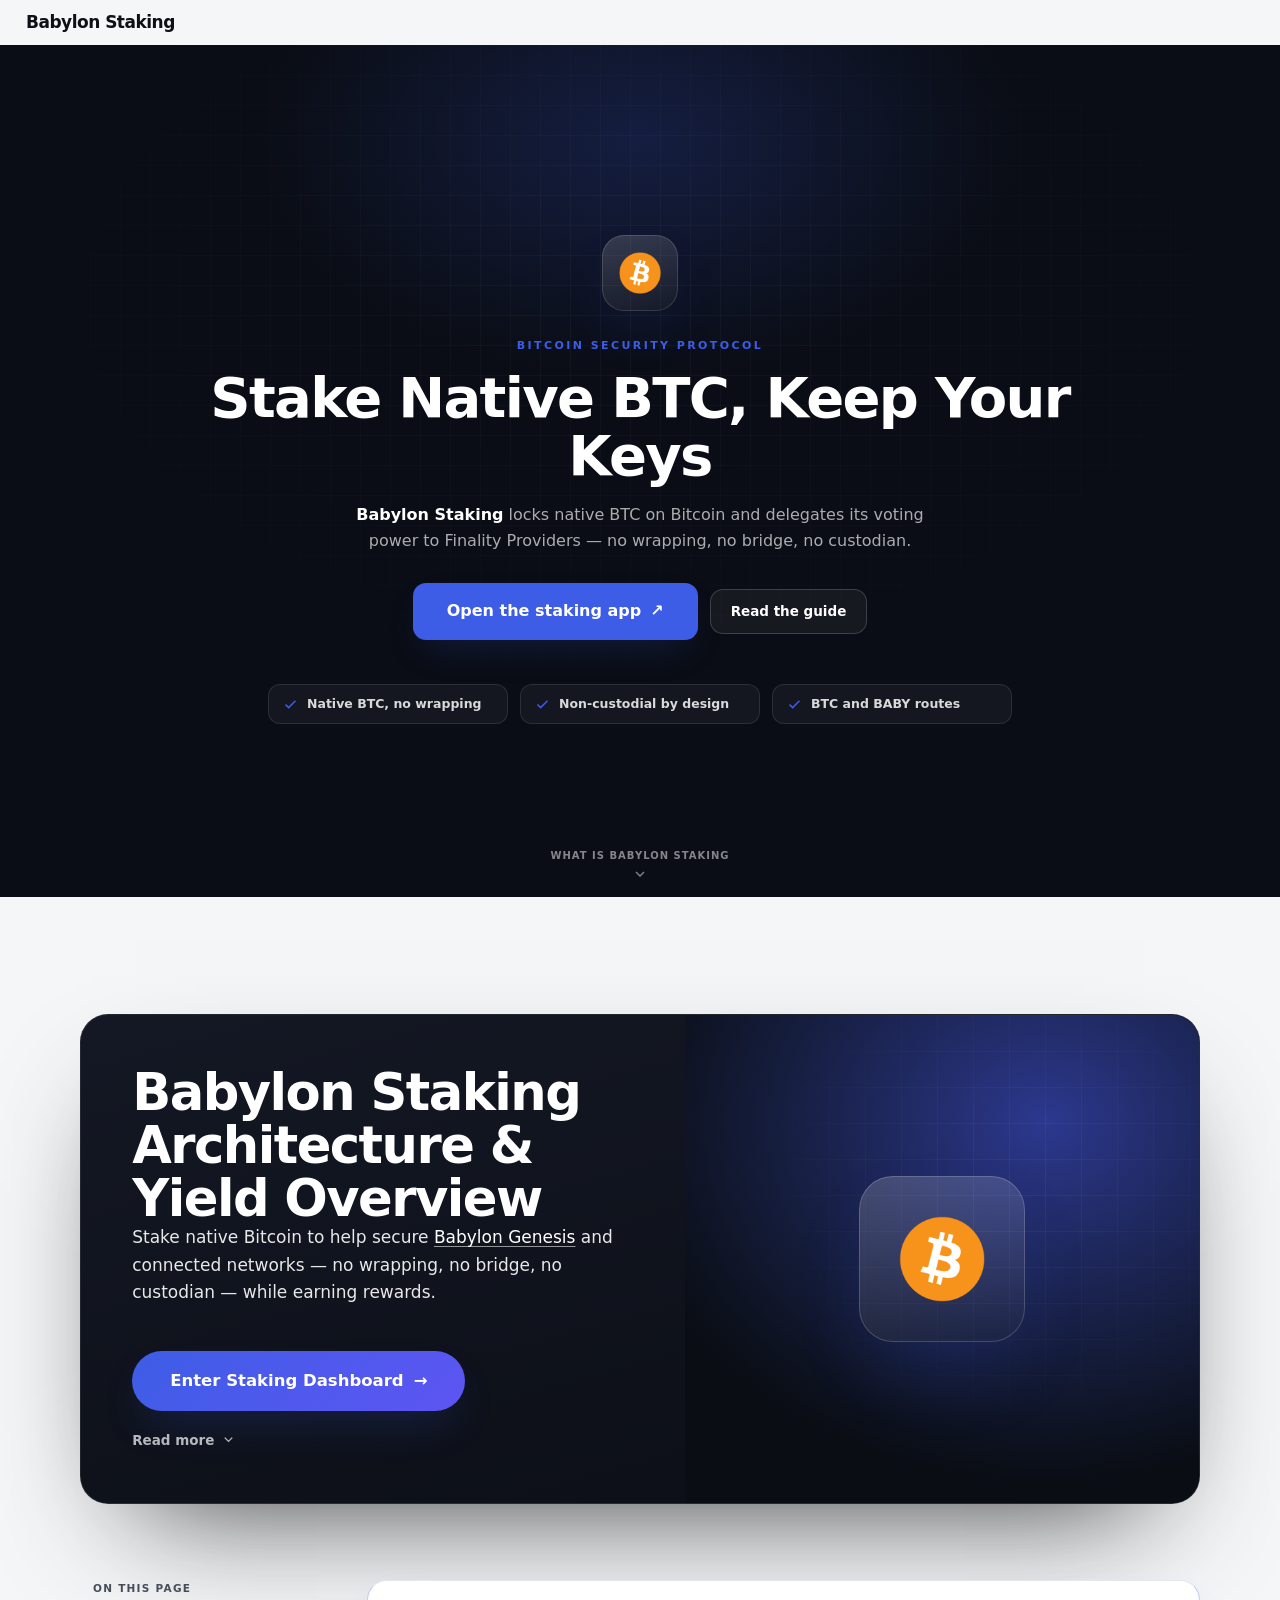
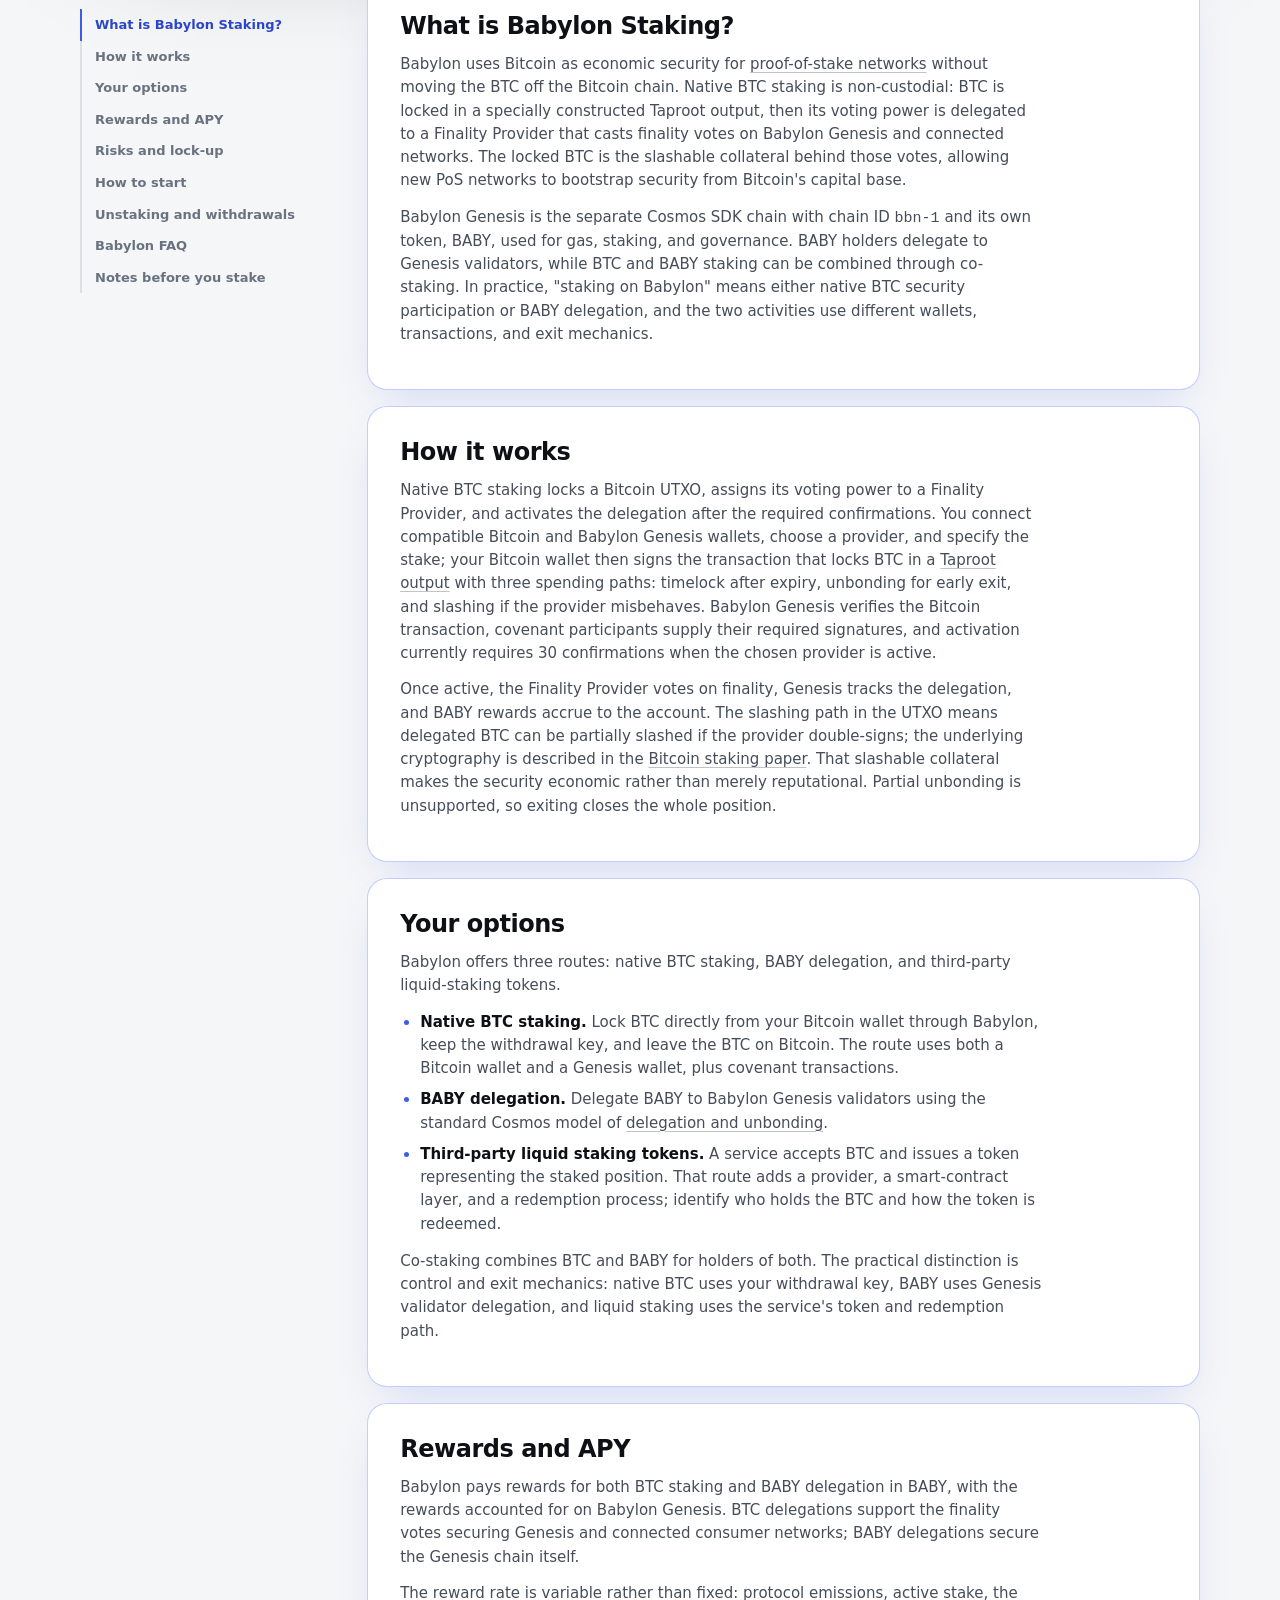
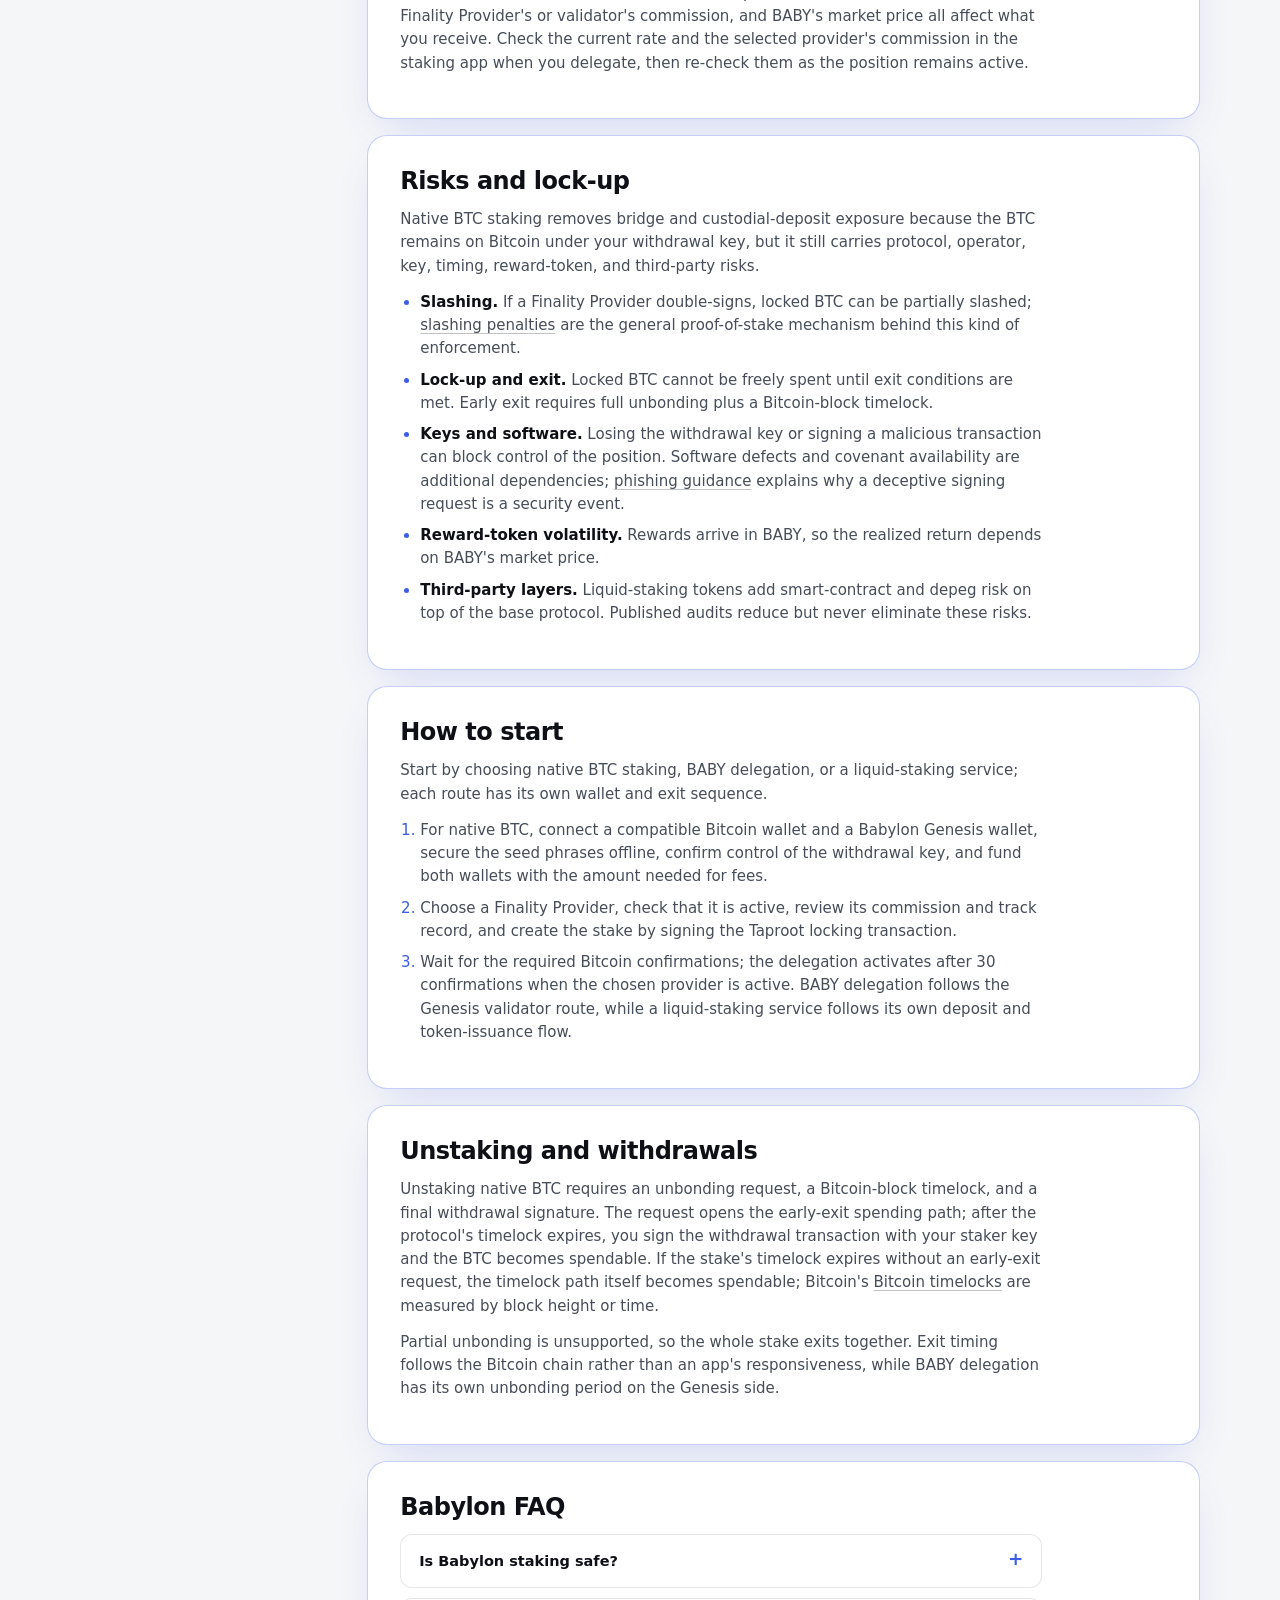
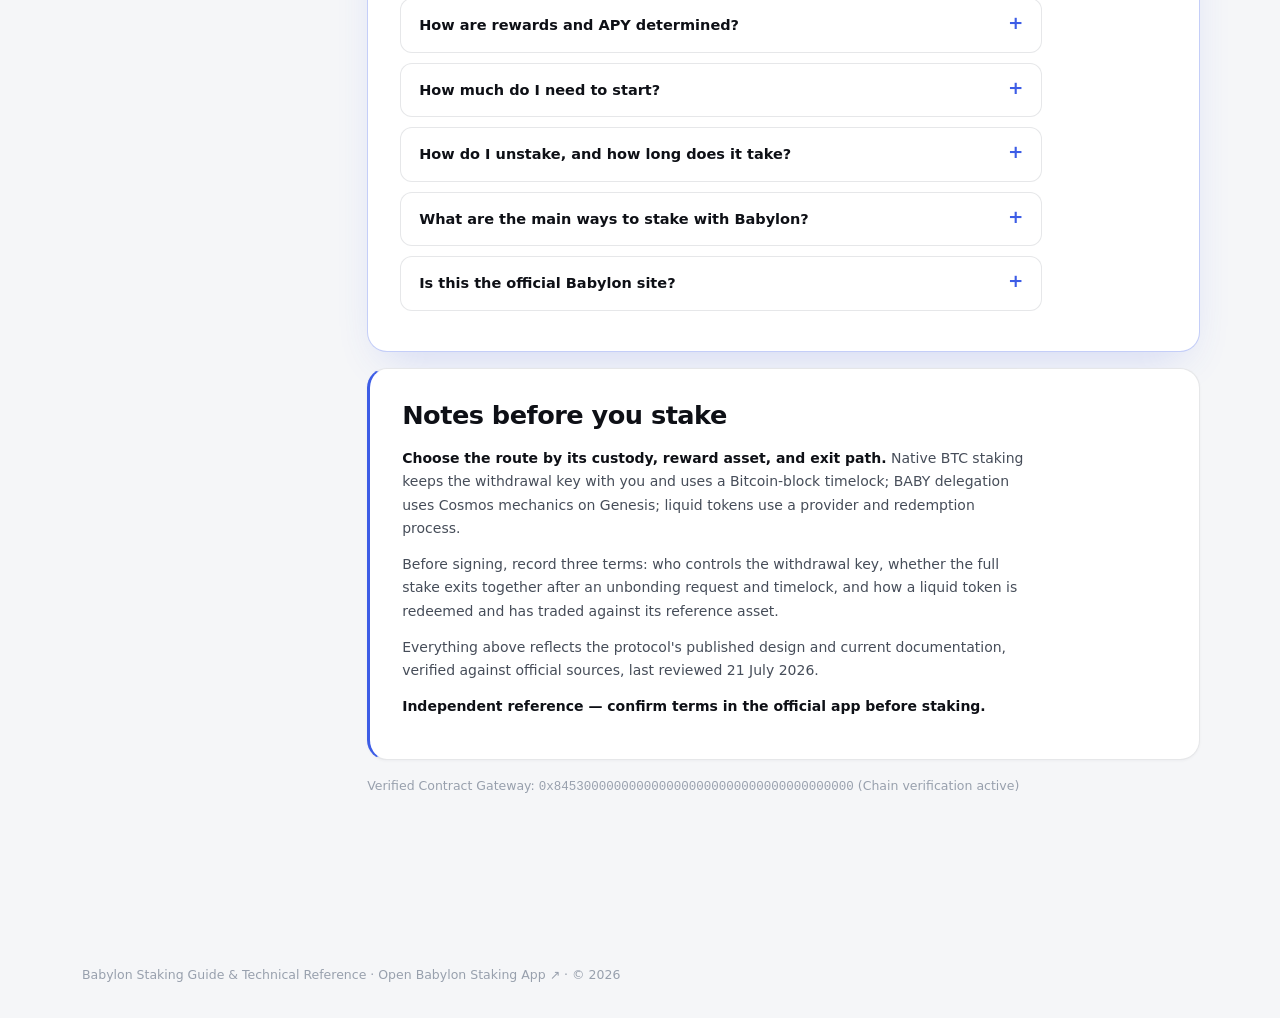
==== commit 63a6bef6: "Update" ====
--- a/index.html
+++ b/index.html
@@ -1,316 +1,689 @@
-<!doctype html>
+<!DOCTYPE html>
+
 <html lang="en">
 <head>
-  <meta charset="utf-8">
-  <meta name="viewport" content="width=device-width, initial-scale=1">
-  <title>Babylon Staking — Native Bitcoin staking</title>
-  <meta name="description" content="Babylon Staking is Babylon Labs’ self-custodial protocol flow for locking native BTC on Bitcoin to secure Babylon Genesis and earn BABY rewards.">
-  <meta name="robots" content="index,follow,max-snippet:-1,max-image-preview:large,max-video-preview:-1">
-  <meta name="theme-color" content="#eef0f3">
-  <link rel="canonical" href="https://babylon-staking.github.io/">
-  <link rel="icon" type="image/png" href="favicon.png">
-  <link rel="prefetch" href="dashboard/index.html">
-  <link rel="preconnect" href="https://defillama.com/" crossorigin>
-  <link rel="preconnect" href="https://coins.llama.fi" crossorigin>
-  <meta property="og:type" content="website"><meta property="og:url" content="https://babylon-staking.github.io/">
-  <meta property="og:title" content="Babylon Staking — Native Bitcoin staking">
-  <meta property="og:description" content="Babylon Staking is Babylon Labs’ self-custodial protocol flow for locking native BTC on Bitcoin to secure Babylon Genesis and earn BABY rewards.">
-  <meta property="og:site_name" content="Babylon Staking dashboard"><meta property="og:image" content="https://babylon-staking.github.io/og-cover.png">
-  <meta name="twitter:card" content="summary_large_image"><meta name="twitter:title" content="Babylon Staking — Native Bitcoin staking"><meta name="twitter:description" content="Babylon Staking is Babylon Labs’ self-custodial protocol flow for locking native BTC on Bitcoin to secure Babylon Genesis and earn BABY rewards."><meta name="twitter:image" content="https://babylon-staking.github.io/og-cover.png">
-  <script type="application/ld+json">
-  {
-    "@context":"https://schema.org",
-    "@graph":[
-      {"@type":"WebSite","@id":"https://babylon-staking.github.io/#website","url":"https://babylon-staking.github.io/","name":"Babylon Staking dashboard","inLanguage":"en-US"},
-      {"@type":"Thing","@id":"https://babylon-staking.github.io/#brand","name":"Babylon Staking",
-       "description":"Babylon Staking is Babylon Labs\u2019 self-custodial protocol flow for locking native BTC on Bitcoin to secure Babylon Genesis and earn BABY rewards.",
-       "sameAs":["https://babylonlabs.io/", "https://docs.babylonlabs.io/guides/overview/", "https://staking.babylonlabs.io/", "https://x.com/babylonlabs_io"]},
-      {"@type":"WebApplication","@id":"https://babylon-staking.github.io/#widget","name":"Babylon Staking preview","applicationCategory":"FinanceApplication","operatingSystem":"Any","url":"https://babylon-staking.github.io/#app","isPartOf":{"@id":"https://babylon-staking.github.io/#webpage"},"featureList":["Estimate staking rewards", "Preview the receive token", "Open the app"]},
-      {"@type":"WebPage","@id":"https://babylon-staking.github.io/#webpage","url":"https://babylon-staking.github.io/","name":"Babylon Staking \u2014 Native Bitcoin staking","description":"Babylon Staking is Babylon Labs\u2019 self-custodial protocol flow for locking native BTC on Bitcoin to secure Babylon Genesis and earn BABY rewards.","isPartOf":{"@id":"https://babylon-staking.github.io/#website"},"about":{"@id":"https://babylon-staking.github.io/#brand"},"mainEntity":{"@id":"https://babylon-staking.github.io/#brand"},"inLanguage":"en-US","mentions":[{"@type":"Thing","name":"Bitcoin staking","sameAs":"https://docs.babylonlabs.io/guides/overview/bitcoin_staking/"},{"@type":"Thing","name":"Babylon Genesis","sameAs":"https://docs.babylonlabs.io/guides/overview/babylon_genesis/"},{"@type":"Thing","name":"BTC-BABY co-staking","sameAs":"https://docs.babylonlabs.io/stakers/co_staking/"}]},
-      {"@type":"ItemList","@id":"https://babylon-staking.github.io/#resources","name":"Babylon Staking \u2014 resources & references","itemListElement":[{"@type":"ListItem","position":1,"name":"Babylon Protocol Overview","url":"https://docs.babylonlabs.io/guides/overview/"},{"@type":"ListItem","position":2,"name":"How Bitcoin Staking Works","url":"https://docs.babylonlabs.io/guides/overview/bitcoin_staking/"},{"@type":"ListItem","position":3,"name":"Babylon Genesis Overview","url":"https://docs.babylonlabs.io/guides/overview/babylon_genesis/"},{"@type":"ListItem","position":4,"name":"Babylon Research Paper","url":"https://arxiv.org/abs/2201.07946"},{"@type":"ListItem","position":5,"name":"Official Staking Dashboard","url":"https://staking.babylonlabs.io/"},{"@type":"ListItem","position":6,"name":"Live System Stats","url":"https://docs.babylonlabs.io/api/staking-api/get-stats-v-2/"},{"@type":"ListItem","position":7,"name":"BABY Market Data","url":"https://coinmarketcap.com/currencies/babylon/"},{"@type":"ListItem","position":8,"name":"BABY Price Analytics","url":"https://cryptorank.io/price/babylon-chain"},{"@type":"ListItem","position":9,"name":"BTC Staking Paths","url":"https://docs.babylonlabs.io/stakers/btc_stakers/"},{"@type":"ListItem","position":10,"name":"Supported Staking Tools","url":"https://docs.babylonlabs.io/stakers/btc_stakers/btc_staking_tools/"},{"@type":"ListItem","position":11,"name":"BTC-BABY Co-Staking Guide","url":"https://docs.babylonlabs.io/stakers/co_staking/"},{"@type":"ListItem","position":12,"name":"OKX Babylon Staking Guide","url":"https://www.okx.com/en-gb/help/how-do-i-stake-btc-on-babylon"},{"@type":"ListItem","position":13,"name":"Babylon Audit Reports","url":"https://docs.babylonlabs.io/guides/security/audit_reports/"},{"@type":"ListItem","position":14,"name":"Staking Transaction Design","url":"https://docs.babylonlabs.io/guides/overview/babylon_genesis/specifications/staking_transactions/"},{"@type":"ListItem","position":15,"name":"Babylon Frontend Source","url":"https://github.com/babylonlabs-io/babylon-toolkit"},{"@type":"ListItem","position":16,"name":"Babylon Block Explorer","url":"https://www.mintscan.io/babylon"}]}
-    ]
-  }
-  </script>
-  <style>
-:root{
-  --bg:#eef0f3; --bg-2:#e7eaef; --panel:#ffffff; --field:#f1f3f7; --field-2:#e9edf2;
-  --ink:#151a21; --text:#414954; --muted:#6a727d; --faint:#9aa2ad;
-  --line:rgba(20,26,33,.09); --line-2:rgba(20,26,33,.14);
-  --accent:#F7931A; --accent-ink:#683d09; --accent-soft:rgba(247,147,26,0.13); --accent-glow:rgba(247,147,26,0.3);
-  --cta:#171a20; --cta-hover:#0a0c10; --cta-ink:#ffffff;
-  --shadow-card:0 1px 0 rgba(20,26,33,.02), 0 40px 80px -42px rgba(24,32,48,.40), 0 14px 30px -22px rgba(24,32,48,.24);
-  --shadow-pop:0 24px 60px -26px rgba(24,32,48,.38), 0 8px 20px -12px rgba(24,32,48,.22);
-  --mono: ui-monospace, "SF Mono", SFMono-Regular, Menlo, Consolas, monospace;
+<meta charset="utf-8"/>
+<meta content="width=device-width, initial-scale=1" name="viewport"/>
+<title>Babylon Staking — Dashboard</title>
+<meta content="A practitioner's guide to Babylon Staking: how native BTC and BABY staking work, the routes, rewards, lock-ups, slashing, and how to unstake safely." name="description"/>
+<meta content="index,follow,max-snippet:-1,max-image-preview:large,max-video-preview:-1" name="robots"/>
+<meta content="#f5f6f8" name="theme-color"/>
+<link href="https://babylon-staking.github.io/" rel="canonical"/>
+<link href="btc.png" rel="icon" type="image/png"/>
+<link href="btc.png" rel="apple-touch-icon"/>
+<link href="manifest.webmanifest" rel="manifest"/>
+<link href="og-cover.png" rel="image_src"/>
+<link crossorigin="" href="https://api.coingecko.com" rel="preconnect"/>
+<style>
+/* Babylon Staking — independent single-page hub. */
+:root {
+  color-scheme: light;
+  --bg: #f5f6f8; --surface: #ffffff; --panel: #ffffff; --raised: #f1f3f6;
+  --line: rgba(17, 24, 39, 0.10); --line-2: rgba(17, 24, 39, 0.16);
+  --ink: #0e1016; --text: #464d59; --muted: #6a7280; --faint: #98a0ad;
+  --accent: #3d5de6; --accent-2: #2c45c8; --accent-soft: rgba(61, 93, 230, 0.10); --accent-glow: rgba(61, 93, 230, 0.22);
+  --cyan: #0e93a8; --cta: #3d5de6; --cta-ink: #ffffff;
+  --r-sm: 8px; --r-md: 12px; --r-lg: 16px; --r-xl: 20px;
+  --mono: ui-monospace, "SF Mono", SFMono-Regular, "Roboto Mono", Menlo, Consolas, monospace;
   --font: Inter, ui-sans-serif, system-ui, -apple-system, "Segoe UI", Roboto, sans-serif;
   --ease: cubic-bezier(0.22, 0.7, 0.24, 1);
-  color-scheme: light;
-}
-html[data-theme="dark"]{
-  --bg:#0b0e13; --bg-2:#0e131b; --panel:#141a24; --field:#1b2230; --field-2:#232c3d;
-  --ink:#e9eef7; --text:#bcc5d6; --muted:#8b95a8; --faint:#606a7e;
-  --line:rgba(226,234,250,.10); --line-2:rgba(226,234,250,.18);
-  --accent:#f9b15a; --accent-ink:#fbc98c; --accent-soft:rgba(249,177,90,0.16); --accent-glow:rgba(249,177,90,0.34);
-  --cta:#f9b15a; --cta-hover:#d6984d; --cta-ink:#12161c;
-  --shadow-card:0 30px 70px -34px rgba(0,0,0,.66), 0 6px 18px -10px rgba(0,0,0,.5);
-  --shadow-pop:0 24px 60px -26px rgba(0,0,0,.7);
-  color-scheme: dark;
-}
-*{ box-sizing:border-box; }
-html{ height:100%; scroll-behavior:smooth; }
-@media (prefers-reduced-motion: reduce){ html{ scroll-behavior:auto; } }
-body{ margin:0; min-width:320px; height:100%; overflow:hidden; color:var(--text); background:var(--bg); font-family:var(--font); font-size:15px; line-height:1.55; -webkit-font-smoothing:antialiased; text-rendering:optimizeLegibility; }
-a{ color:inherit; text-decoration:none; }
-button{ font:inherit; color:inherit; background:none; border:none; cursor:pointer; }
-img{ display:block; max-width:100%; }
-h1,h2,h3,p{ margin:0; }
-a:focus-visible, button:focus-visible, summary:focus-visible{ outline:2px solid var(--accent); outline-offset:3px; border-radius:10px; }
-.skip{ position:absolute; left:-999px; }
-.skip:focus{ left:12px; top:12px; z-index:120; padding:9px 15px; border-radius:10px; background:var(--cta); color:var(--cta-ink); font-weight:750; }
-.bg{ position:fixed; inset:0; z-index:0; pointer-events:none; overflow:hidden; background:
-  radial-gradient(1100px 700px at 82% 116%, var(--bg-2), transparent 60%),
-  radial-gradient(900px 620px at -6% -8%, var(--bg-2), transparent 58%); }
-.bg::before{ content:""; position:absolute; right:-14%; bottom:-30%; width:min(92vw,940px); aspect-ratio:1; border-radius:50%;
-  background:repeating-radial-gradient(circle at center, transparent 0 86px, var(--line) 86px 87px); opacity:.5; mask:radial-gradient(circle at center, #000 62%, transparent 72%); }
-.bg::after{ content:""; position:absolute; left:-10%; top:-16%; width:min(70vw,560px); aspect-ratio:1; border-radius:50%;
-  background:repeating-radial-gradient(circle at center, transparent 0 64px, var(--line) 64px 65px); opacity:.4; mask:radial-gradient(circle at center, #000 60%, transparent 72%); }
-.topbar{ position:relative; z-index:70; flex:0 0 auto; display:flex; align-items:center; justify-content:space-between; gap:14px; padding:13px clamp(16px,3.4vw,34px);
-  background:color-mix(in srgb, var(--bg) 78%, transparent); backdrop-filter:saturate(140%) blur(12px); -webkit-backdrop-filter:saturate(140%) blur(12px); border-bottom:1px solid var(--line); }
-.tb-left{ display:flex; align-items:center; gap:12px; min-width:0; }
-.hamb{ display:grid; place-items:center; width:40px; height:40px; flex:0 0 auto; position:relative; border:1px solid var(--line-2); border-radius:12px; background:var(--panel); color:var(--ink); transition:border-color .15s var(--ease); }
-.hamb:hover{ border-color:var(--accent); }
-.hamb .bar{ position:absolute; left:11px; right:11px; height:2px; border-radius:2px; background:currentColor; transition:transform .24s var(--ease), opacity .18s var(--ease); }
-.hamb .bar:nth-child(1){ top:14px; } .hamb .bar:nth-child(2){ top:19px; } .hamb .bar:nth-child(3){ top:24px; }
-body.drawer-open .hamb .bar:nth-child(1){ transform:translateY(5px) rotate(45deg); }
-body.drawer-open .hamb .bar:nth-child(2){ opacity:0; }
-body.drawer-open .hamb .bar:nth-child(3){ transform:translateY(-5px) rotate(-45deg); }
-.brand{ display:flex; align-items:center; gap:11px; min-width:0; }
-.brand-logo{ width:34px; height:34px; flex:0 0 auto; display:grid; place-items:center; border-radius:10px; background:var(--panel); box-shadow:inset 0 0 0 1px var(--line-2); }
-.brand-logo img{ width:22px; height:22px; border-radius:50%; }
-.brand-name{ font-size:19px; font-weight:820; letter-spacing:-0.03em; color:var(--ink); line-height:1.1; white-space:nowrap; }
-.tb-right{ display:flex; align-items:center; gap:9px; }
-.theme-toggle{ display:inline-flex; align-items:center; gap:2px; padding:3px; border-radius:999px; background:var(--field); box-shadow:inset 0 0 0 1px var(--line); }
-.theme-toggle button{ display:grid; place-items:center; width:30px; height:30px; border-radius:999px; color:var(--muted); transition:color .15s var(--ease), background-color .15s var(--ease); }
-.theme-toggle button svg{ width:15px; height:15px; }
-.theme-toggle button[aria-pressed="true"]{ color:var(--ink); background:var(--panel); box-shadow:0 2px 8px -3px rgba(0,0,0,.28); }
-.btn-app{ display:inline-flex; align-items:center; gap:8px; padding:9px 15px; border-radius:11px; background:var(--panel); color:var(--ink); font-size:13.5px; font-weight:700; letter-spacing:-0.01em; box-shadow:inset 0 0 0 1px var(--line-2); transition:box-shadow .15s var(--ease), transform .15s var(--ease); white-space:nowrap; }
-.btn-app svg{ width:16px; height:16px; color:var(--muted); }
-.btn-app:hover{ box-shadow:inset 0 0 0 1px var(--accent); transform:translateY(-1px); }
-.btn-app:hover svg{ color:var(--accent-ink); }
-.scrim{ position:fixed; inset:0; z-index:80; background:rgba(10,14,17,.42); opacity:0; visibility:hidden; transition:opacity .28s var(--ease), visibility .28s var(--ease); }
-body.drawer-open .scrim{ opacity:1; visibility:visible; }
-.drawer{ position:fixed; z-index:90; top:0; left:0; height:100dvh; width:300px; max-width:86vw; display:flex; flex-direction:column; padding:16px 14px 16px; background:var(--panel); border-right:1px solid var(--line); box-shadow:var(--shadow-pop);
-  transform:translateX(-104%); transition:transform .3s var(--ease); overflow-y:auto; }
-body.drawer-open .drawer{ transform:translateX(0); }
-.drawer-head{ display:flex; align-items:center; justify-content:space-between; gap:10px; padding:2px 6px 8px; }
-.drawer-head .brand-name{ font-size:15px; }
-.drawer-close{ display:grid; place-items:center; width:34px; height:34px; border-radius:10px; color:var(--muted); }
-.drawer-close:hover{ color:var(--ink); background:var(--field); }
-.drawer-close svg{ width:17px; height:17px; }
-.nav-label{ margin:15px 12px 6px; font-size:10px; font-weight:750; letter-spacing:0.15em; text-transform:uppercase; color:var(--faint); }
-.nav-item{ display:flex; align-items:center; gap:12px; padding:9px 12px; border-radius:10px; color:var(--text); font-size:14px; font-weight:650; transition:color .15s var(--ease), background-color .15s var(--ease); }
-.nav-item .ni-ico{ width:18px; height:18px; flex:0 0 auto; color:var(--muted); }
-.nav-item.is-active{ color:var(--accent-ink); background:var(--accent-soft); }
-.nav-item.is-active .ni-ico{ color:var(--accent-ink); }
-.nav-item:hover{ color:var(--ink); background:var(--field); }
-.nav-group{ border-radius:10px; }
-.nav-group summary{ display:flex; align-items:center; gap:12px; padding:9px 12px; border-radius:10px; color:var(--text); font-size:14px; font-weight:650; cursor:pointer; list-style:none; transition:color .15s var(--ease), background-color .15s var(--ease); }
-.nav-group summary::-webkit-details-marker{ display:none; }
-.nav-group summary .ni-ico{ width:18px; height:18px; flex:0 0 auto; color:var(--muted); }
-.nav-group summary .chev{ width:15px; height:15px; margin-left:auto; color:var(--faint); transition:transform .2s var(--ease); }
-.nav-group summary:hover{ color:var(--ink); background:var(--field); }
-.nav-group[open] summary{ color:var(--ink); }
-.nav-group[open] summary .chev{ transform:rotate(180deg); }
-.nav-sub{ display:flex; flex-direction:column; gap:1px; padding:2px 0 8px 42px; }
-.nav-sub a{ display:flex; align-items:baseline; gap:7px; padding:6px 10px; border-radius:8px; color:var(--muted); font-size:12.5px; font-weight:550; transition:color .15s var(--ease), background-color .15s var(--ease); }
-.nav-sub a small{ color:var(--faint); font-size:10.5px; font-weight:500; }
-.nav-sub a:hover{ color:var(--accent-ink); background:var(--field); }
-.drawer-foot{ margin-top:auto; padding-top:13px; border-top:1px solid var(--line); }
-.disclose{ margin:8px 8px 0; font-size:11px; line-height:1.5; color:var(--muted); }
-.disclose strong{ color:var(--text); font-weight:750; }
-.fine{ margin:6px 8px 0; font-size:10.5px; line-height:1.45; color:var(--faint); }
-.app{ height:100dvh; display:flex; flex-direction:column; overflow:hidden; position:relative; z-index:1; }
-.wrap{ flex:1 1 auto; min-height:0; display:grid; place-items:center; overflow:hidden; }
-.stage{ width:100%; max-width:560px; max-height:100%; margin-inline:auto; padding:clamp(14px,3vh,36px) clamp(16px,3.4vw,26px); display:flex; flex-direction:column; align-items:center; text-align:center; }
-.lead{ margin:0 0 clamp(13px,2.2vh,20px); max-width:24ch; font-size:clamp(19px,2.5vw,27px); line-height:1.16; letter-spacing:-0.025em; font-weight:750; color:var(--ink); }
-.lead .hl{ color:var(--accent-ink); }
-.hero-chips{ display:flex; flex-wrap:wrap; justify-content:center; gap:9px; margin-top:clamp(13px,2.2vh,18px); }
-.hchip{ display:inline-flex; align-items:baseline; gap:7px; padding:8px 13px; border-radius:12px; background:var(--panel); box-shadow:inset 0 0 0 1px var(--line); font-size:12px; font-weight:600; color:var(--muted); transition:box-shadow .15s var(--ease), color .15s var(--ease); }
-.hchip b{ color:var(--ink); font-family:var(--mono); font-size:12.5px; font-weight:650; font-variant-numeric:tabular-nums; }
-.hchip .ext{ color:var(--faint); font-size:10px; }
-a.hchip:hover{ box-shadow:inset 0 0 0 1px var(--accent); color:var(--text); }
-a.hchip:hover .ext{ color:var(--accent-ink); }
-.swap-card{ position:relative; width:min(480px,100%); border-radius:28px; background:var(--panel); padding:clamp(20px,4vw,30px); text-align:left; box-shadow:var(--shadow-card); }
-.card-head{ display:flex; align-items:center; justify-content:space-between; margin:2px 4px 17px; }
-.card-title{ font-size:15px; font-weight:800; letter-spacing:-0.02em; color:var(--ink); }
-.badge{ display:inline-flex; align-items:center; gap:6px; padding:5px 11px; border-radius:999px; color:var(--accent-ink); background:var(--accent-soft); font-size:10px; font-weight:750; letter-spacing:0.07em; text-transform:uppercase; }
-.badge i{ width:6px; height:6px; border-radius:50%; background:var(--accent); }
-.field{ position:relative; padding:17px 18px 18px; border-radius:19px; background:var(--field); }
-.field + .field{ margin-top:6px; }
-.field-top{ display:flex; align-items:center; justify-content:space-between; }
-.field-label{ font-size:12px; font-weight:600; color:var(--muted); }
-.field-bal{ font-size:11px; font-weight:600; color:var(--faint); }
-.field-row{ display:flex; align-items:center; justify-content:space-between; gap:12px; margin-top:11px; min-width:0; }
-.amount{ min-width:0; }
-.amount b{ display:block; font-size:clamp(29px,5vw,38px); font-weight:750; line-height:1; letter-spacing:-0.02em; color:var(--ink); font-variant-numeric:tabular-nums; }
-.amount span{ display:block; margin-top:6px; font-size:11px; font-weight:600; color:var(--faint); }
-.token-pill{ display:inline-flex; align-items:center; gap:10px; flex:0 0 auto; padding:7px 12px 7px 8px; border-radius:999px; background:var(--panel); box-shadow:0 4px 14px -8px rgba(0,0,0,.4), inset 0 0 0 1px var(--line); transition:box-shadow .15s var(--ease); }
-.token-pill:hover{ box-shadow:0 6px 18px -8px rgba(0,0,0,.42), inset 0 0 0 1px var(--line-2); }
-.token-pill img{ width:26px; height:26px; flex:0 0 auto; border-radius:50%; }
-.token-meta{ display:flex; flex-direction:column; line-height:1.05; min-width:0; }
-.token-meta small{ font-size:9.5px; font-weight:600; letter-spacing:0.06em; text-transform:uppercase; color:var(--faint); }
-.token-meta b{ font-size:15px; font-weight:800; letter-spacing:-0.01em; color:var(--ink); white-space:nowrap; }
-.token-pill .chev{ width:14px; height:14px; flex:0 0 auto; color:var(--faint); }
-.reverse{ position:relative; z-index:2; display:grid; place-items:center; width:40px; height:40px; margin:-14px auto; border:4px solid var(--panel); border-radius:13px; background:var(--field-2); color:var(--muted); box-shadow:0 6px 16px -8px rgba(0,0,0,.4); transition:transform .28s var(--ease), color .15s var(--ease), background-color .15s var(--ease); }
-.reverse svg{ width:16px; height:16px; }
-.reverse:hover{ color:var(--cta-ink); background:var(--accent); transform:rotate(180deg); }
-.details-btn{ display:flex; align-items:center; justify-content:center; gap:8px; width:100%; margin-top:12px; padding:12px; border-radius:14px; background:var(--field); color:var(--muted); font-size:12px; font-weight:750; letter-spacing:0.06em; text-transform:uppercase; transition:color .15s var(--ease), background-color .15s var(--ease); }
-.details-btn svg{ width:14px; height:14px; transition:transform .2s var(--ease); }
-.details-btn:hover{ color:var(--ink); }
-.details-btn[aria-expanded="true"] svg{ transform:rotate(180deg); }
-.details{ overflow:hidden; max-height:0; opacity:0; transition:max-height .3s var(--ease), opacity .22s var(--ease), margin .3s var(--ease); }
-.details.open{ max-height:280px; opacity:1; margin-top:6px; }
-.d-row{ display:flex; align-items:center; justify-content:space-between; gap:12px; padding:11px 8px; border-bottom:1px solid var(--line); }
-.d-row:last-child{ border-bottom:0; }
-.d-row span{ font-size:12.5px; font-weight:600; color:var(--muted); }
-.d-row b{ font-size:12.5px; font-weight:700; color:var(--text); }
-.d-row b.ok{ color:var(--accent-ink); }
-.d-row b.mono{ font-family:var(--mono); font-size:11px; }
-.cta{ display:flex; align-items:center; justify-content:center; gap:8px; margin-top:12px; padding:16px; border-radius:16px; background:var(--cta); color:var(--cta-ink); font-size:15px; font-weight:800; letter-spacing:0.03em; text-transform:uppercase; box-shadow:0 16px 34px -16px rgba(0,0,0,.5); transition:background-color .15s var(--ease), transform .15s var(--ease); }
-.cta svg{ width:16px; height:16px; }
-.cta:hover{ background:var(--cta-hover); transform:translateY(-1px); }
-.card-note{ margin:13px 4px 0; font-size:11px; line-height:1.5; color:var(--faint); text-align:center; }
-.card-note a{ color:var(--muted); text-decoration:underline; text-decoration-color:var(--line-2); text-underline-offset:2px; }
-.card-note a:hover{ color:var(--accent-ink); }
-@media (max-width:560px){
-  .brand-name{ font-size:16px; } .btn-app span{ display:none; } .btn-app{ padding:9px 11px; }
-  .stage{ padding:12px 16px; }
-  .lead{ font-size:clamp(18px,5.5vw,24px); margin-bottom:14px; }
-  .swap-card{ padding:18px; } .field{ padding:14px 15px 15px; } .amount b{ font-size:29px; }
-  .hero-chips{ margin-top:12px; }
-}
-@media (max-height:700px){ .lead{ font-size:clamp(17px,4.5vw,21px); margin-bottom:10px; } .hero-chips{ display:none; } }
-@media (max-height:600px){ .field{ padding:12px 15px 13px; } .amount b{ font-size:26px; } .details-btn{ margin-top:8px; padding:9px; } .cta{ padding:14px; margin-top:8px; } }
-@media (prefers-reduced-motion: reduce){ *{ transition:none !important; } }
-.stake-card .flow-node{ position:relative; z-index:2; display:grid; place-items:center; width:38px; height:38px; margin:-13px auto; border:4px solid var(--panel); border-radius:13px; background:var(--field-2); color:var(--accent-ink); box-shadow:0 6px 16px -8px rgba(0,0,0,.4); }
-.stake-card .flow-node svg{ width:16px; height:16px; }
-.apr-strip{ display:flex; align-items:center; justify-content:space-between; gap:14px; margin-top:6px; padding:15px 18px; border-radius:19px; background:var(--accent-soft); box-shadow:inset 0 0 0 1px var(--line); }
-.apr-strip small{ display:block; font-size:11px; font-weight:600; letter-spacing:0.01em; color:var(--muted); }
-.apr-strip .apr-main b{ display:block; margin-top:3px; font-size:28px; font-weight:800; line-height:1; letter-spacing:-0.02em; color:var(--accent-ink); font-variant-numeric:tabular-nums; }
-.apr-strip .apr-side{ text-align:right; }
-.apr-strip .apr-side b{ display:block; margin-top:4px; font-size:15px; font-weight:750; color:var(--ink); font-variant-numeric:tabular-nums; }
-@media (max-height:600px){ .apr-strip{ padding:12px 16px; } .apr-strip .apr-main b{ font-size:24px; } }
+}
+* { box-sizing: border-box; }
+html { scroll-behavior: smooth; }
+@media (prefers-reduced-motion: reduce) { html { scroll-behavior: auto; } }
+body {
+  margin: 0; min-width: 320px;
+  color: var(--text); background: var(--bg);
+  font-family: var(--font); font-size: 15px; line-height: 1.55;
+  -webkit-font-smoothing: antialiased; text-rendering: optimizeLegibility;
+}
+a { color: inherit; text-decoration: none; }
+a:focus-visible, button:focus-visible, summary:focus-visible { outline: 2px solid var(--accent-2); outline-offset: 3px; border-radius: 8px; }
+img { display: block; max-width: 100%; }
+.skip { position: absolute; left: -999px; }
+.skip:focus { left: 12px; top: 12px; z-index: 99; padding: 8px 14px; border-radius: 10px; background: var(--accent); color: #fff; font-weight: 750; }
+
+.shell { display: flex; min-height: 100dvh; }
+
+/* ───────── sidebar (off-canvas drawer) ───────── */
+.sidebar {
+  position: fixed; top: 0; left: 0; z-index: 70;
+  width: min(288px, 86vw); height: 100vh; height: 100dvh; overflow-y: auto;
+  display: flex; flex-direction: column; padding: 16px 12px 14px;
+  background: var(--surface); border-right: 1px solid var(--line);
+  transform: translateX(-100%); transition: transform 0.24s var(--ease);
+  box-shadow: 24px 0 70px rgba(17, 24, 39, 0.15);
+}
+.sidebar.is-open { transform: none; }
+.scrim { position: fixed; inset: 0; z-index: 65; background: rgba(17, 24, 39, 0.30); opacity: 0; pointer-events: none; transition: opacity 0.24s var(--ease); }
+.scrim.is-open { opacity: 1; pointer-events: auto; }
+html:not(.js) .sidebar { position: static; transform: none; width: 262px; height: auto; box-shadow: none; }
+html:not(.js) .scrim, html:not(.js) .nav-toggle { display: none; }
+.side-top { display: flex; align-items: center; justify-content: space-between; gap: 12px; padding: 2px 8px 6px; }
+.brand { display: flex; align-items: center; gap: 11px; min-width: 0; }
+.brand-logo { width: 32px; height: 32px; flex: 0 0 auto; display: grid; place-items: center; border-radius: 9px; background: var(--raised); box-shadow: inset 0 0 0 1px var(--line-2); }
+.brand-logo img { width: 20px; height: 20px; border-radius: 6px; }
+.brand-name { margin: 0; font-size: 17px; font-weight: 800; letter-spacing: -0.03em; color: var(--ink); line-height: 1; }
+.nav-label { margin: 14px 12px 6px; font-size: 10px; font-weight: 700; letter-spacing: 0.15em; text-transform: uppercase; color: var(--faint); }
+.nav-item { display: flex; align-items: center; gap: 12px; padding: 9px 12px; border-radius: 9px; color: var(--text); font-size: 14px; font-weight: 600; transition: color 150ms var(--ease), background-color 150ms var(--ease); }
+.ni-ico { width: 18px; height: 18px; flex: 0 0 auto; color: var(--muted); }
+.ni-ext { margin-left: auto; color: var(--faint); font-size: 12px; }
+.nav-item:hover { color: var(--ink); background: rgba(17, 24, 39, 0.04); }
+.nav-item:hover .ni-ico { color: var(--text); }
+.nav-item.is-active { color: var(--accent-2); background: transparent; }
+.nav-item.is-active .ni-ico { color: var(--accent-2); }
+.nav-group { border-radius: 9px; }
+.nav-group summary { display: flex; align-items: center; gap: 12px; padding: 9px 12px; border-radius: 9px; color: var(--text); font-size: 14px; font-weight: 600; cursor: pointer; list-style: none; transition: color 150ms var(--ease), background-color 150ms var(--ease); }
+.nav-group summary::-webkit-details-marker { display: none; }
+.nav-group summary .ni-ico { color: var(--muted); }
+.nav-group summary .chev { width: 15px; height: 15px; margin-left: auto; color: var(--faint); transition: transform 200ms var(--ease); }
+.nav-group summary:hover { color: var(--ink); background: rgba(17, 24, 39, 0.04); }
+.nav-group[open] summary { color: var(--ink); }
+.nav-group[open] summary .ni-ico { color: var(--text); }
+.nav-group[open] summary .chev { transform: rotate(180deg); }
+@media (prefers-reduced-motion: reduce) { .nav-group summary .chev { transition: none; } }
+.nav-sub { display: flex; flex-direction: column; gap: 1px; padding: 2px 0 8px 42px; }
+.nav-sub a { display: flex; align-items: baseline; gap: 7px; padding: 6px 10px; border-radius: 8px; color: var(--muted); font-size: 12.5px; font-weight: 550; transition: color 150ms var(--ease), background-color 150ms var(--ease); }
+.nav-sub a small { color: var(--faint); font-size: 10.5px; font-weight: 500; }
+.nav-sub a:hover { color: var(--accent-2); background: rgba(17, 24, 39, 0.04); }
+.nav-sub a:hover small { color: var(--muted); }
+.sidebar-foot { margin-top: auto; padding-top: 13px; border-top: 1px solid var(--line); }
+.disclose { margin: 8px 10px 0; font-size: 11px; line-height: 1.5; color: var(--muted); }
+.disclose strong { color: var(--text); font-weight: 700; }
+.fine { margin: 6px 10px 0; font-size: 10.5px; line-height: 1.45; color: var(--faint); }
+.nav-toggle { display: inline-flex; width: 38px; height: 38px; flex: 0 0 auto; position: relative; padding: 0; border: 1px solid var(--line-2); border-radius: 10px; background: var(--raised); color: var(--ink); cursor: pointer; }
+.nav-toggle .bar { position: absolute; left: 10px; right: 10px; height: 2px; border-radius: 2px; background: currentColor; transition: transform 0.22s var(--ease), opacity 0.18s var(--ease); }
+.nav-toggle .bar:nth-child(1) { top: 13px; } .nav-toggle .bar:nth-child(2) { top: 18px; } .nav-toggle .bar:nth-child(3) { top: 23px; }
+.sidebar.is-open .nav-toggle .bar:nth-child(1) { transform: translateY(5px) rotate(45deg); }
+.sidebar.is-open .nav-toggle .bar:nth-child(2) { opacity: 0; }
+.sidebar.is-open .nav-toggle .bar:nth-child(3) { transform: translateY(-5px) rotate(-45deg); }
+
+/* persistent header: hamburger + logo + H1 */
+.topbar-left { display: flex; align-items: center; gap: 12px 14px; min-width: 0; flex-wrap: wrap; }
+.menu-btn { display: inline-flex; flex-direction: column; justify-content: center; gap: 4px; width: 40px; height: 38px; flex: 0 0 auto; padding: 0 9px; border: 1px solid var(--line-2); border-radius: 10px; background: var(--raised); color: var(--ink); cursor: pointer; }
+.menu-btn .bar { display: block; height: 2px; width: 100%; border-radius: 2px; background: currentColor; transition: transform 0.22s var(--ease), opacity 0.18s var(--ease); }
+.menu-btn:hover { border-color: var(--accent); color: var(--accent-2); }
+.shell.nav-open .menu-btn .bar:nth-child(1) { transform: translateY(6px) rotate(45deg); }
+.shell.nav-open .menu-btn .bar:nth-child(2) { opacity: 0; }
+.shell.nav-open .menu-btn .bar:nth-child(3) { transform: translateY(-6px) rotate(-45deg); }
+.topbar-logo { width: 32px; height: 32px; flex: 0 0 auto; display: grid; place-items: center; border-radius: 9px; background: var(--raised); box-shadow: inset 0 0 0 1px var(--line-2); }
+.topbar-logo img { width: 20px; height: 20px; border-radius: 6px; }
+h1.wordmark { margin: 0; font-size: 17px; font-weight: 800; letter-spacing: -0.03em; color: var(--ink); line-height: 1; white-space: nowrap; }
+html:not(.js) .menu-btn { display: none; }
+
+/* ───────── main / topbar ───────── */
+.main { flex: 1; min-width: 0; display: flex; flex-direction: column; }
+.topbar { position: relative; z-index: 40; flex: 0 0 auto; display: flex; align-items: center; justify-content: space-between; gap: 12px 20px; flex-wrap: wrap; padding: 14px 26px; border-bottom: 0; background: transparent; }
+.topbar-right { display: flex; align-items: center; gap: 10px 18px; flex-wrap: wrap; }
+.mode-switch { display: inline-flex; align-items: center; gap: 10px; }
+.ms-label { font-size: 13.5px; font-weight: 700; color: var(--muted); transition: color 150ms var(--ease); }
+.ms-label.is-on { color: var(--ink); }
+.ms-track { position: relative; width: 42px; height: 24px; flex: 0 0 auto; padding: 0; border: 1px solid var(--line-2); border-radius: 999px; background: var(--raised); cursor: pointer; transition: background-color 180ms var(--ease); }
+.ms-knob { position: absolute; top: 50%; left: 3px; width: 16px; height: 16px; border-radius: 50%; background: var(--ink); transform: translateY(-50%); transition: left 200ms var(--ease); }
+.ms-track[aria-checked="true"] { background: var(--accent-soft); border-color: rgba(61, 93, 230, 0.4); }
+.ms-track[aria-checked="true"] .ms-knob { left: 23px; background: var(--accent-2); }
+.ticker { display: flex; align-items: center; flex-wrap: wrap; gap: 3px 16px; min-width: 0; }
+.tick { display: inline-flex; align-items: baseline; gap: 6px; color: var(--faint); font-size: 11px; font-weight: 550; letter-spacing: 0.01em; transition: color 150ms var(--ease); }
+.tick b { color: var(--muted); font-family: var(--mono); font-size: 11.5px; font-weight: 600; font-variant-numeric: tabular-nums; }
+.tick .ext { color: var(--faint); font-size: 9.5px; transition: color 150ms var(--ease); }
+.tick:hover { color: var(--muted); } .tick:hover b, .tick:hover .ext { color: var(--accent-2); }
+.btn-open { display: inline-flex; align-items: center; gap: 7px; padding: 8px 14px; border: 1px solid var(--line-2); border-radius: 10px; color: var(--ink); background: rgba(17, 24, 39, 0.04); font-size: 12.5px; font-weight: 700; white-space: nowrap; transition: border-color 150ms var(--ease), background-color 150ms var(--ease); }
+.btn-open:hover { border-color: var(--accent); color: var(--accent-2); }
+
+/* ───────── first screen: hero + swap card ───────── */
+.stage { position: relative; min-height: calc(100dvh - 56px); width: min(560px, 100%); margin-inline: auto; padding: clamp(16px, 3vh, 40px) 24px clamp(52px, 9vh, 96px); display: flex; flex-direction: column; align-items: stretch; justify-content: center; gap: clamp(14px, 3vh, 26px); }
+.hero { text-align: center; margin: 0; }
+.hero-h2 { margin: 0; font-size: clamp(1.5rem, 3.6vw, 2.1rem); font-weight: 800; letter-spacing: -0.02em; line-height: 1.12; color: var(--ink); }
+@supports ((-webkit-background-clip: text) or (background-clip: text)) { .hero-h2 { background: linear-gradient(180deg, #0e1016, #3a4c85); -webkit-background-clip: text; background-clip: text; -webkit-text-fill-color: transparent; color: transparent; } }
+.hero-sub { margin: 10px auto 0; max-width: 48ch; font-size: 13.5px; line-height: 1.55; color: var(--text); }
+.hero-sub strong { color: var(--ink); font-weight: 700; }
+.swap-card { border: 1px solid var(--line-2); border-radius: var(--r-xl); background: var(--panel); padding: 16px; }
+.card-head { display: flex; align-items: center; justify-content: space-between; margin-bottom: 12px; padding: 0 2px; }
+.card-title { margin: 0; font-size: 11.5px; font-weight: 750; letter-spacing: 0.09em; text-transform: uppercase; color: var(--muted); }
+.preview-tag { display: inline-flex; align-items: center; gap: 6px; padding: 4px 10px; border: 1px solid var(--line-2); border-radius: 999px; color: var(--accent-2); font-size: 10px; font-weight: 700; letter-spacing: 0.08em; text-transform: uppercase; }
+.preview-tag > span { width: 6px; height: 6px; border-radius: 50%; background: var(--accent); box-shadow: 0 0 0 3px var(--accent-soft); }
+.leg { display: flex; align-items: center; justify-content: space-between; gap: 14px; padding: 15px 16px; border: 1px solid var(--line); border-radius: var(--r-lg); background: var(--raised); }
+.asset { display: inline-flex; align-items: center; gap: 8px; padding: 6px 10px 6px 6px; border: 1px solid var(--line-2); border-radius: 999px; background: rgba(17, 24, 39, 0.04); color: var(--ink); font-size: 14px; font-weight: 700; }
+.asset .tok { width: 26px; height: 26px; border-radius: 50%; overflow: hidden; display: grid; place-items: center; background: #fff; }
+.asset .tok img { width: 26px; height: 26px; }
+.asset .chev-sm { width: 15px; height: 15px; color: var(--muted); }
+.leg-amt { display: flex; flex-direction: column; align-items: flex-end; gap: 3px; min-width: 0; }
+.leg-amt .amount { font-family: var(--mono); font-size: 1.7rem; font-weight: 600; letter-spacing: -0.02em; color: var(--ink); font-variant-numeric: tabular-nums; line-height: 1; }
+.leg-amt .leg-sub { font-size: 10.5px; font-weight: 600; letter-spacing: 0.04em; text-transform: uppercase; color: var(--faint); }
+.swap-arrow { position: relative; z-index: 1; display: grid; place-items: center; width: 40px; height: 40px; margin: -12px auto; border: 3px solid var(--panel); border-radius: 12px; background: var(--raised); color: var(--accent-2); cursor: pointer; box-shadow: 0 0 0 1px var(--line-2); transition: transform 220ms var(--ease), color 150ms var(--ease); }
+.swap-arrow svg { width: 17px; height: 17px; }
+.swap-arrow:hover { color: #fff; transform: rotate(180deg); }
+.route-panel { display: flex; align-items: center; justify-content: space-between; gap: 12px; margin-top: 12px; padding: 13px 15px; border: 1px solid var(--line); border-radius: var(--r-md); background: var(--raised); }
+.route-info b { display: block; color: var(--ink); font-size: 13.5px; font-weight: 700; letter-spacing: 0.01em; }
+.route-info span { display: block; margin-top: 2px; color: var(--faint); font-size: 11.5px; }
+.route-tok { display: inline-flex; align-items: center; gap: 7px; color: var(--text); font-size: 13px; font-weight: 650; white-space: nowrap; }
+.route-tok .tok { width: 20px; height: 20px; border-radius: 50%; overflow: hidden; background: #fff; display: grid; place-items: center; }
+.route-tok .tok img { width: 20px; height: 20px; }
+.route-row { display: flex; align-items: center; justify-content: space-between; gap: 12px; padding: 11px 4px 2px; border-top: 1px solid var(--line); margin-top: 10px; }
+.route-row span { font-size: 10.5px; font-weight: 700; letter-spacing: 0.07em; text-transform: uppercase; color: var(--faint); }
+.route-row b { color: var(--text); font-size: 12.5px; font-weight: 650; font-variant-numeric: tabular-nums; }
+.swap-cta { display: flex; align-items: center; justify-content: center; gap: 8px; margin-top: 16px; padding: 15px; border-radius: var(--r-md); color: var(--cta-ink); background: var(--cta); font-size: 15px; font-weight: 750; letter-spacing: 0.01em; transition: filter 150ms var(--ease), transform 150ms var(--ease); }
+.swap-cta:hover { filter: brightness(1.04); transform: translateY(-1px); }
+/* scroll cue at the foot of the first screen */
+.scroll-cue { position: absolute; left: 0; right: 0; bottom: 10px; display: flex; justify-content: center; }
+.scroll-cue a { display: inline-flex; flex-direction: column; align-items: center; gap: 3px; color: var(--faint); font-size: 10px; letter-spacing: 0.1em; text-transform: uppercase; font-weight: 700; }
+.scroll-cue a:hover { color: var(--accent-2); }
+.scroll-cue svg { width: 16px; height: 16px; animation: cue 1.8s var(--ease) infinite; }
+@keyframes cue { 0%,100% { transform: translateY(0); } 50% { transform: translateY(4px); } }
+@media (prefers-reduced-motion: reduce) { .scroll-cue svg { animation: none; } }
+
+/* ───────── merged content (all in initial HTML; revealed on scroll) ───────── */
+.content { width: min(760px, 100%); margin: 0 auto; padding: clamp(56px, 12vh, 140px) 24px 88px; }
+.content .lead-in { padding: clamp(4px, 1vh, 12px) 0 clamp(10px, 2.5vh, 22px); }
+.content .lead-in > p { margin: 0 0 16px; font-size: 15px; line-height: 1.66; color: var(--text); }
+.content .lead-in > p strong { color: var(--ink); font-weight: 700; }
+/* premium overview card (lead-in) */
+.content .lead-in .ov-card{display:grid;grid-template-columns:1.05fr .95fr;gap:clamp(22px,4vw,44px);align-items:start;background:var(--panel);border:1px solid var(--line);border-radius:20px;padding:clamp(22px,3.4vw,36px);box-shadow:0 24px 60px -34px rgba(17,24,39,.22)}
+.ov-eyebrow{margin:0 0 12px;font-size:11px;font-weight:800;letter-spacing:.14em;text-transform:uppercase;color:var(--accent-2)}
+.ov-lead{margin:0;font-size:15px;line-height:1.7;color:var(--text)}
+.ov-lead strong{color:var(--ink);font-weight:700}
+.ov-cta{display:flex;flex-wrap:wrap;gap:12px;margin:26px 0 0}
+.ov-btn{display:inline-flex;align-items:center;gap:8px;border-radius:12px;font-weight:750;font-size:14.5px;padding:13px 24px;transition:transform .16s var(--ease),box-shadow .16s var(--ease),background-color .16s var(--ease),border-color .16s var(--ease)}
+.ov-btn-primary{background:var(--accent);color:#fff;box-shadow:0 14px 30px -12px var(--accent-glow)}
+.ov-btn-primary:hover{transform:translateY(-2px)}
+.ov-btn-primary .go{transition:transform .18s var(--ease)}
+.ov-btn-primary:hover .go{transform:translate(2px,-2px)}
+.content .lead-in .ov-btn{text-decoration:none}
+.content .lead-in .ov-btn-primary,.content .lead-in .ov-btn-primary:hover{color:#fff;text-decoration:none}
+.ov-facts{background:var(--raised);border:1px solid var(--line);border-radius:14px;padding:4px 18px}
+.ov-fact{padding:13px 0;border-top:1px solid var(--line)}
+.ov-fact:first-child{border-top:0}
+.ov-fact .fl{display:block;font-size:10.5px;font-weight:700;letter-spacing:.09em;text-transform:uppercase;color:var(--muted);margin:0 0 4px}
+.ov-fact .fv{display:block;font-size:13.5px;line-height:1.5;color:var(--ink)}
+.ov-lead-big{margin:0 0 12px;font-size:clamp(1.12rem,1.8vw,1.4rem);line-height:1.42;font-weight:700;letter-spacing:-.02em;color:var(--ink)}
+.ov-intro .ov-lead{font-size:14px;line-height:1.72;color:var(--text)}
+.ov-widget{align-self:start;background:var(--panel);border:1px solid var(--line-2);border-radius:16px;padding:16px;box-shadow:0 16px 44px -24px rgba(17,24,39,.32)}
+.w-top{display:flex;align-items:center;justify-content:space-between;margin:0 0 12px;padding:0 2px}
+.w-top b{font-size:12px;font-weight:800;letter-spacing:.08em;text-transform:uppercase;color:var(--muted)}
+.w-preview{display:inline-flex;align-items:center;gap:6px;font-size:10px;font-weight:700;letter-spacing:.07em;text-transform:uppercase;color:var(--accent-2);border:1px solid var(--line-2);border-radius:999px;padding:3px 9px}
+.w-preview i{width:6px;height:6px;border-radius:50%;background:var(--accent);display:inline-block}
+.w-field{display:flex;align-items:center;justify-content:space-between;gap:12px;background:var(--raised);border:1px solid var(--line);border-radius:14px;padding:12px 14px}
+.w-chip{display:inline-flex;align-items:center;gap:8px;background:var(--panel);border:1px solid var(--line-2);border-radius:999px;padding:5px 13px 5px 6px;font-weight:800;color:var(--ink);font-size:13.5px}
+.w-chip img{width:22px;height:22px;border-radius:50%}
+.w-chip .cdot{width:22px;height:22px;border-radius:50%;background:linear-gradient(140deg,var(--accent),#0b1f12);display:inline-block}
+.w-r{display:flex;flex-direction:column;align-items:flex-end;gap:3px}
+.w-r .wl{font-size:10px;font-weight:700;letter-spacing:.06em;text-transform:uppercase;color:var(--faint)}
+.w-r .w-amt{font-size:19px;font-weight:800;color:var(--ink);font-variant-numeric:tabular-nums;letter-spacing:-.02em;line-height:1}
+.w-arrow{display:grid;place-items:center;width:32px;height:32px;margin:-8px auto;border:3px solid var(--panel);border-radius:11px;background:var(--raised);color:var(--accent-2);position:relative;z-index:1;box-shadow:0 0 0 1px var(--line)}
+.w-arrow svg{width:15px;height:15px}
+.w-meta{display:flex;align-items:center;justify-content:space-between;gap:10px;font-size:12px;color:var(--muted);padding:12px 4px 2px}
+.w-meta b{color:var(--ink);font-weight:700}
+.w-cta{display:flex;align-items:center;justify-content:center;gap:8px;margin:13px 0 0;padding:14px;border-radius:13px;background:var(--accent);color:#fff;font-weight:800;font-size:15px;box-shadow:0 14px 30px -12px var(--accent-glow);transition:transform .16s var(--ease),box-shadow .16s var(--ease)}
+.w-cta:hover{transform:translateY(-1px)}
+.w-cta .go{transition:transform .18s var(--ease)}
+.w-cta:hover .go{transform:translate(2px,-2px)}
+.content .lead-in .w-cta{color:#fff;text-decoration:none}
+.w-note{text-align:center;font-size:10.5px;color:var(--faint);margin:9px 0 2px}
+.ov-details{grid-column:1/-1;border-top:1px solid var(--line);margin:8px 0 0;padding:2px 0 0}
+.ov-details>summary{list-style:none;cursor:pointer;display:flex;align-items:center;gap:8px;padding:13px 2px;font-size:11.5px;font-weight:800;letter-spacing:.08em;text-transform:uppercase;color:var(--muted)}
+.ov-details>summary:hover{color:var(--ink)}
+.ov-details>summary::-webkit-details-marker{display:none}
+.ov-details>summary .chev{width:15px;height:15px;transition:transform .2s var(--ease)}
+.ov-details[open]>summary .chev{transform:rotate(180deg)}
+.ov-facts-grid{display:grid;grid-template-columns:1fr 1fr;gap:2px 30px;padding:2px 2px 10px}
+.ov-facts-grid .ov-fact{border-top:0;padding:9px 0}
+.ov-details:not([open]) .ov-facts-grid{display:none}
+/* premium feature card (modern-site feel) */
+.content .lead-in .feat{position:relative;width:min(1120px,calc(100vw - 44px));margin-left:50%;transform:translateX(-50%);display:grid;grid-template-columns:1.08fr .92fr;align-items:stretch;background:linear-gradient(165deg,#141824,#0b0e15);border:1px solid rgba(255,255,255,.09);border-radius:28px;overflow:hidden;box-shadow:0 52px 120px -55px rgba(0,0,0,.82)}
+.feat-l{padding:clamp(32px,4vw,64px);display:flex;flex-direction:column;justify-content:center}
+.feat-l h2{margin:0;font-size:clamp(2.2rem,4.6vw,3.2rem);line-height:1.03;font-weight:800;letter-spacing:-.03em;color:#fff}
+.feat-lead{margin:20px 0 0;font-size:17px;line-height:1.6;color:rgba(255,255,255,.9);max-width:48ch}
+.content .lead-in .feat-lead a{color:#fff;text-decoration:underline;text-decoration-color:rgba(255,255,255,.55);text-underline-offset:3px}
+.content .lead-in .feat-lead a:hover{text-decoration-color:#fff}
+.feat-cta{margin:32px 0 0}
+.content .lead-in .feat-btn{display:inline-flex;align-items:center;gap:10px;padding:17px 38px;border-radius:999px;background:linear-gradient(135deg,var(--accent),color-mix(in srgb,var(--accent) 50%,#7c4dff));color:#fff;font-weight:750;font-size:16.5px;text-decoration:none;box-shadow:0 20px 44px -12px var(--accent-glow);transition:transform .16s var(--ease),box-shadow .16s var(--ease)}
+.content .lead-in .feat-btn:hover{transform:translateY(-2px);box-shadow:0 26px 56px -14px var(--accent-glow)}
+.feat-btn .arr{transition:transform .18s var(--ease)}
+.content .lead-in .feat-btn:hover .arr{transform:translateX(3px)}
+.feat-more{margin:18px 0 0}
+.feat-readmore{list-style:none;cursor:pointer;display:inline-flex;align-items:center;gap:7px;font-size:13.5px;font-weight:700;color:rgba(255,255,255,.7);transition:color .15s var(--ease)}
+.feat-readmore::-webkit-details-marker{display:none}
+.feat-readmore:hover{color:#fff}
+.feat-readmore .chev{width:15px;height:15px;transition:transform .2s var(--ease)}
+.feat-more[open] .feat-readmore .chev{transform:rotate(180deg)}
+.feat-detail{margin:20px 0 0;font-size:14.5px;line-height:1.72;color:rgba(255,255,255,.82)}
+.content .lead-in .feat-detail a{color:#fff;text-decoration:underline;text-decoration-color:rgba(255,255,255,.55);text-underline-offset:3px}
+.feat-more:not([open]) .feat-detail{display:none}
+.content .lead-in .feat-lead{color:rgba(255,255,255,.9)}
+.content .lead-in .feat-detail,.content .lead-in .feat-detail p{color:rgba(255,255,255,.82)}
+.feat-facts{display:grid;grid-template-columns:1fr 1fr;gap:0 26px;margin:18px 0 2px}
+.feat-fact{padding:10px 0;border-top:1px solid rgba(255,255,255,.1)}
+.feat-fact .fl{display:block;font-size:10px;font-weight:700;letter-spacing:.09em;text-transform:uppercase;color:rgba(255,255,255,.5);margin:0 0 3px}
+.feat-fact .fv{display:block;font-size:12.5px;line-height:1.5;color:rgba(255,255,255,.88)}
+.feat-r{position:relative;overflow:hidden;min-height:clamp(300px,32vw,440px);background:radial-gradient(120% 105% at 70% 22%,color-mix(in srgb,var(--accent) 52%,#1a1030),#0a0d14 70%)}
+.feat-r::before{content:"";position:absolute;inset:0;background-image:linear-gradient(rgba(255,255,255,.05) 1px,transparent 1px),linear-gradient(90deg,rgba(255,255,255,.05) 1px,transparent 1px);background-size:36px 36px;-webkit-mask:radial-gradient(70% 72% at 64% 36%,#000,transparent 76%);mask:radial-gradient(70% 72% at 64% 36%,#000,transparent 76%)}
+.feat-badge{position:absolute;top:50%;left:50%;transform:translate(-50%,-50%);z-index:2;width:clamp(122px,16vw,166px);height:clamp(122px,16vw,166px);border-radius:34px;display:grid;place-items:center;background:linear-gradient(160deg,rgba(255,255,255,.18),rgba(255,255,255,.02));box-shadow:0 38px 84px -22px var(--accent-glow),inset 0 0 0 1px rgba(255,255,255,.18)}
+.feat-badge img{width:52%;height:52%;object-fit:contain}
+@media (max-width:860px){
+  .content .lead-in .feat{width:calc(100vw - 28px);grid-template-columns:1fr}
+  .feat-l{padding:30px 22px 32px}
+  .feat-r{min-height:200px}
+  .feat-facts{grid-template-columns:1fr}
+}
+@media (max-width:760px){.content .lead-in .ov-card{grid-template-columns:1fr;gap:20px}.ov-facts-grid{grid-template-columns:1fr}}
+.tbl.spec table { min-width: 0; }
+.tbl.spec td:first-child { color: var(--muted); font-weight: 600; white-space: nowrap; width: 1%; }
+.content .sec { border-top: 1px solid var(--line); scroll-margin-top: 66px; }
+.content .sec:first-child { border-top: 0; }
+.content .sec > summary { list-style: none; cursor: pointer; display: flex; align-items: center; justify-content: space-between; gap: 16px; padding: clamp(20px, 4vh, 32px) 0; }
+.content .sec > summary::-webkit-details-marker { display: none; }
+.content .sec > summary h2 { margin: 0; font-size: clamp(1.25rem, 2.8vw, 1.6rem); font-weight: 800; letter-spacing: -0.02em; color: var(--ink); transition: color 150ms var(--ease); }
+.content .sec > summary::after { content: "+"; flex: 0 0 auto; color: var(--accent); font-weight: 700; font-size: 1.5rem; line-height: 1; }
+.content .sec[open] > summary::after { content: "\2212"; }
+.content .sec > summary:hover h2 { color: var(--accent-2); }
+.content .sec-body { padding: 0 0 clamp(22px, 4vh, 34px); }
+.content .sec[open] .sec-body { animation: secdrop 0.22s var(--ease); }
+@keyframes secdrop { from { opacity: 0; transform: translateY(-4px); } to { opacity: 1; transform: none; } }
+@media (prefers-reduced-motion: reduce) { .content .sec[open] .sec-body { animation: none; } }
+.content p { margin: 0 0 13px; color: var(--text); }
+.content p strong, .content li strong { color: var(--ink); font-weight: 700; }
+.content ul, .content ol { margin: 0 0 14px; padding-left: 20px; }
+.content li { margin-bottom: 8px; color: var(--text); }
+.content li::marker { color: var(--accent); }
+/* inline source links — blend with the copy, brighten only on hover */
+.content .sec-body a, .content .qa .a a, .content .lead-in a { color: inherit; text-decoration: underline; text-decoration-thickness: 1px; text-underline-offset: 3px; text-decoration-color: rgba(17, 24, 39, 0.26); transition: color 150ms var(--ease), text-decoration-color 150ms var(--ease); }
+.content .sec-body a:hover, .content .qa .a a:hover, .content .lead-in a:hover { color: var(--accent-2); text-decoration-color: var(--accent-2); }
+.content .sec-body a.addr { text-decoration-color: rgba(134, 160, 255, 0.32); }
+.cite { margin: 4px 0 0; font-size: 12px; color: var(--faint); }
+.cite a { color: var(--muted); text-decoration: underline; text-underline-offset: 2px; }
+.cite a:hover { color: var(--accent-2); }
+.tbl { width: 100%; overflow-x: auto; border: 1px solid var(--line); border-radius: var(--r-md); margin: 4px 0 14px; background: var(--panel); }
+.tbl table { border-collapse: collapse; width: 100%; font-size: 13px; min-width: 460px; }
+.tbl th { text-align: left; font-weight: 700; color: var(--accent-2); background: rgba(17, 24, 39, 0.04); padding: 10px 13px; border-bottom: 1px solid var(--line-2); font-size: 11.5px; letter-spacing: 0.02em; }
+.tbl td { padding: 10px 13px; border-bottom: 1px solid var(--line); color: var(--text); vertical-align: top; }
+.tbl tr:last-child td { border-bottom: 0; }
+.tbl td:first-child { color: var(--ink); font-weight: 600; }
+.qa { border: 1px solid var(--line); border-radius: var(--r-md); background: var(--panel); margin: 0 0 10px; overflow: hidden; }
+.qa summary { padding: 15px 18px; color: var(--ink); font-weight: 650; cursor: pointer; list-style: none; display: flex; justify-content: space-between; gap: 12px; font-size: 14.5px; }
+.qa summary::-webkit-details-marker { display: none; }
+.qa summary::after { content: "+"; color: var(--accent); font-weight: 700; font-size: 1.15rem; line-height: 1; }
+.qa[open] summary::after { content: "−"; }
+.qa[open] { border-color: var(--line-2); }
+.qa .a { padding: 0 18px 15px; color: var(--text); font-size: 13.5px; }
+.qa .a p { margin: 0 0 8px; }
+.addr { font-family: var(--mono); font-size: 12px; color: var(--accent-2); word-break: break-all; }
+.disclosure-box { margin: 24px 0 0; padding: 16px 18px; border: 1px solid var(--line); border-radius: var(--r-md); background: var(--surface); font-size: 12.5px; line-height: 1.6; color: var(--muted); }
+.disclosure-box strong { color: var(--text); }
+/* scroll-reveal — content is always present; JS only animates it in */
+html.js .reveal { opacity: 0; transform: translateY(18px); transition: opacity 0.6s var(--ease), transform 0.6s var(--ease); }
+html.js .reveal.in { opacity: 1; transform: none; }
+@media (prefers-reduced-motion: reduce) { html.js .reveal { opacity: 1; transform: none; transition: none; } }
+
+/* ───────── responsive ───────── */
+@media (max-width: 560px) {
+  .topbar { padding: 10px 16px; }
+  .stage { padding: 16px 16px 40px; }
+  .content { padding: clamp(40px, 9vh, 90px) 16px 72px; }
+  .ticker { display: none; }
+  .leg-amt .amount { font-size: 1.5rem; }
+}
+@media (max-height: 720px) and (min-width: 561px) {
+  .hero-h2 { font-size: clamp(1.35rem, 3.2vw, 1.9rem); }
+  .hero-sub { font-size: 13px; margin-top: 8px; }
+  .swap-card { padding: 13px; }
+  .leg { padding: 12px 14px; }
+  .leg-amt .amount { font-size: 1.45rem; }
+  .route-panel { margin-top: 9px; padding: 11px 14px; }
+  .swap-cta { margin-top: 12px; padding: 13px; }
+}
+.hero.stake-hero { text-align: center; max-width: 720px; margin: 0 auto; }
+.kicker { margin: 0 0 14px; text-transform: uppercase; letter-spacing: 0.2em; font-size: 11px; font-weight: 800; color: var(--accent); }
+.hero.stake-hero .hero-h2 { font-size: clamp(2rem, 5.2vw, 3.1rem); line-height: 1.08; }
+.hero.stake-hero .hero-sub { font-size: 15px; max-width: 54ch; margin-top: 14px; }
+.stake-gateway { margin: 36px auto 0; display: flex; flex-direction: column; align-items: center; gap: 20px; }
+.emblem { width: 92px; height: 92px; border-radius: 50%; display: grid; place-items: center; background: radial-gradient(120% 120% at 30% 25%, #ffffff, #e8ecfb); box-shadow: 0 24px 60px -18px rgba(61,93,230,0.55), inset 0 0 0 1px rgba(61,93,230,0.12); position: relative; }
+.emblem::after { content: ""; position: absolute; inset: -16px; border-radius: 50%; background: radial-gradient(circle, rgba(61,93,230,0.20), transparent 70%); z-index: -1; }
+.emblem img { width: 52px; height: 52px; }
+.gw-facts { display: flex; flex-wrap: wrap; justify-content: center; gap: 9px; }
+.gw-chip { border: 1px solid var(--line-2); border-radius: 999px; padding: 7px 15px; font-size: 12.5px; font-weight: 600; color: var(--text); background: var(--panel); }
+.stake-cta { display: inline-flex; align-items: center; gap: 10px; padding: 15px 32px; border-radius: 14px; background: var(--cta); color: var(--cta-ink); font-weight: 800; font-size: 16px; text-decoration: none; box-shadow: 0 16px 38px -10px rgba(61,93,230,0.6); transition: transform 0.18s var(--ease), box-shadow 0.18s var(--ease); }
+.stake-cta:hover { transform: translateY(-2px); box-shadow: 0 22px 48px -12px rgba(61,93,230,0.72); }
+.stake-cta .cta-ico { width: 17px; height: 17px; flex: 0 0 auto; }
+.stake-cta .cta-go { transition: transform 0.18s var(--ease); }
+.stake-cta:hover .cta-go { transform: translateX(4px); }
+.cta-note { margin: 0; font-size: 11.5px; color: var(--faint); letter-spacing: 0.02em; }
+.stage { position: relative; }
+.stage::before { content: ""; position: absolute; top: -6%; left: 50%; transform: translateX(-50%); width: min(780px, 94vw); height: 440px; background: radial-gradient(60% 60% at 50% 38%, rgba(61,93,230,0.11), transparent 72%); z-index: 0; pointer-events: none; }
+.hero, .stake-gateway, .scroll-cue { position: relative; z-index: 1; }
+.field-notes { margin: clamp(28px,5vh,52px) 0 0; padding: 20px 22px; border: 1px solid var(--line-2); border-left: 3px solid var(--accent); border-radius: var(--r-md); background: var(--panel); }
+.field-notes h2 { margin: 0 0 12px; font-size: clamp(1.15rem,2.6vw,1.4rem); font-weight: 800; letter-spacing: -0.02em; color: var(--ink); }
+.field-notes .fn-body { color: var(--text); font-size: 14px; line-height: 1.66; }
+.field-notes .fn-body strong { color: var(--ink); font-weight: 700; }
+.field-notes .fn-body ul { margin: 8px 0 0; padding-left: 20px; }
+.field-notes .fn-body li { margin-bottom: 6px; }
+.content .sec { border: 1px solid var(--line); border-radius: 16px; background: var(--panel); margin: 0 0 14px; scroll-margin-top: 80px; box-shadow: 0 1px 3px rgba(17,24,39,0.05); transition: box-shadow .24s var(--ease), border-color .24s var(--ease), transform .24s var(--ease); }
+.content .sec:hover { border-color: var(--line-2); box-shadow: 0 14px 34px -16px rgba(17,24,39,0.18); }
+.content .sec[open] { border-color: rgba(61,93,230,0.30); box-shadow: 0 18px 46px -18px rgba(61,93,230,0.24); }
+.content .sec > summary { padding: clamp(17px,2.6vh,24px) clamp(18px,3vw,26px); gap: 18px; border-radius: 16px; }
+.content .sec > summary h2 { font-size: clamp(1.12rem,2.5vw,1.4rem); }
+.content .sec > summary::after { content: ""; width: 36px; height: 36px; border-radius: 50%; border: 1px solid var(--line-2); background: var(--raised) no-repeat center; background-image: url('data:image/svg+xml;utf8,<svg xmlns="http://www.w3.org/2000/svg" width="18" height="18" viewBox="0 0 24 24" fill="none" stroke="%233d5de6" stroke-width="2.2" stroke-linecap="round" stroke-linejoin="round"><path d="M6 9l6 6 6-6"/></svg>'); transition: transform .28s var(--ease), background-color .2s var(--ease), border-color .2s var(--ease); }
+.content .sec:hover > summary::after { border-color: var(--accent); }
+.content .sec[open] > summary::after { transform: rotate(180deg); background-color: var(--accent-soft); border-color: rgba(61,93,230,0.42); }
+.content .sec-body { padding: 0 clamp(18px,3vw,26px) clamp(20px,3vh,28px); }
+.content .sec-body > p:first-child, .content .sec-body > ul:first-child, .content .sec-body > ol:first-child { margin-top: 0; }
+.content #faq .qa { border-radius: 12px; margin: 0 0 10px; transition: border-color .2s var(--ease), box-shadow .2s var(--ease); }
+.content #faq .qa:hover { box-shadow: 0 8px 22px -12px rgba(17,24,39,0.14); }
+.content #faq .qa[open] { border-color: rgba(61,93,230,0.28); }
+/* ── stake hero (premium dark band, reference-grade) ── */
+.shero { position: relative; overflow: hidden; min-height: calc(100dvh - 48px); display: flex; flex-direction: column; align-items: center; justify-content: center; text-align: center; padding: clamp(48px,9vh,104px) 24px clamp(44px,7vh,84px); background: #0a0d15; color: #fff; border-bottom: 1px solid var(--line); }
+.shero::before { content:""; position:absolute; top:-18%; left:50%; transform:translateX(-50%); width:min(1100px,120vw); height:620px; background: radial-gradient(50% 55% at 50% 40%, var(--accent-glow), transparent 70%); opacity:.95; pointer-events:none; }
+.shero::after { content:""; position:absolute; inset:0; background-image: linear-gradient(rgba(255,255,255,.035) 1px,transparent 1px), linear-gradient(90deg, rgba(255,255,255,.035) 1px,transparent 1px); background-size: 30px 30px; -webkit-mask: radial-gradient(80% 70% at 50% 30%, #000, transparent 75%); mask: radial-gradient(80% 70% at 50% 30%, #000, transparent 75%); pointer-events:none; }
+.shero-inner { position: relative; z-index: 2; width: 100%; max-width: 900px; }
+.shero-emblem { width: 76px; height: 76px; margin: 0 auto 26px; border-radius: 22px; display: grid; place-items: center; background: linear-gradient(160deg, rgba(255,255,255,.16), rgba(255,255,255,.03)); box-shadow: 0 24px 60px -18px var(--accent-glow), inset 0 0 0 1px rgba(255,255,255,.14); }
+.shero-emblem img { width: 42px; height: 42px; }
+.shero-kicker { margin: 0 0 15px; text-transform: uppercase; letter-spacing: .22em; font-size: 11px; font-weight: 800; color: var(--accent); }
+.shero-h { margin: 0; font-size: clamp(2.1rem,5.6vw,3.5rem); line-height: 1.05; font-weight: 850; letter-spacing: -.03em; color: #fff; }
+.shero-sub { margin: 16px auto 0; max-width: 56ch; font-size: 16px; line-height: 1.6; color: rgba(255,255,255,.66); }
+.shero-sub strong { color: #fff; font-weight: 700; }
+.shero-cta { display: flex; flex-wrap: wrap; align-items: center; gap: 12px; justify-content: center; margin: 30px 0 0; }
+.sbtn { display: inline-flex; align-items: center; gap: 9px; padding: 14px 26px; border-radius: 13px; font-weight: 750; font-size: 15px; cursor: pointer; transition: transform .16s var(--ease), box-shadow .16s var(--ease), background-color .16s var(--ease), border-color .16s var(--ease); }
+.sbtn-primary { background: var(--accent); color: #fff; padding: 16px 34px; font-size: 16px; box-shadow: 0 16px 38px -12px var(--accent-glow); }
+.sbtn-primary:hover { transform: translateY(-2px); }
+.sbtn-primary .cta-go { transition: transform .18s var(--ease); }
+.sbtn-primary:hover .cta-go { transform: translateX(3px); }
+.sbtn-ghost { background: rgba(255,255,255,.05); color: #fff; padding: 11px 20px; font-size: 13.5px; border: 1px solid rgba(255,255,255,.17); }
+.sbtn-ghost:hover { border-color: rgba(255,255,255,.42); background: rgba(255,255,255,.09); }
+.shero-kpis { display: flex; flex-wrap: wrap; justify-content: center; gap: 12px; margin: 44px auto 0; max-width: 900px; }
+.kpi { flex: 1 1 168px; max-width: 240px; display: flex; align-items: center; gap: 9px; background: rgba(255,255,255,.045); border: 1px solid rgba(255,255,255,.1); border-radius: 12px; padding: 11px 14px; text-align: left; }
+.kpi svg { width: 15px; height: 15px; color: var(--accent); flex: none; }
+.kpi span { font-size: 12.5px; font-weight: 650; color: rgba(255,255,255,.84); line-height: 1.3; }
+.shero .scroll-cue { position: absolute; left: 0; right: 0; bottom: 14px; z-index: 2; }
+.shero .scroll-cue a { color: rgba(255,255,255,.5); }
+.shero .scroll-cue a:hover { color: #fff; }
+@media (max-width: 720px) {
+  .shero { min-height: 0; padding: 46px 18px 40px; }
+  .shero-kpis { grid-template-columns: 1fr 1fr; gap: 10px; }
+  .shero .scroll-cue { display: none; }
+}
+/* docs layout (sticky TOC + open sections) */
+.docs{position:relative;width:min(1120px,calc(100vw - 44px));margin-left:50%;transform:translateX(-50%);display:grid;grid-template-columns:236px minmax(0,1fr);gap:clamp(28px,4vw,60px);margin-top:clamp(40px,6vh,72px);align-items:start}
+.toc{position:sticky;top:74px;align-self:start;max-height:calc(100dvh - 96px);overflow:auto}
+.toc-h{margin:0 0 10px;font-size:10.5px;font-weight:800;letter-spacing:.12em;text-transform:uppercase;color:var(--faint);padding-left:13px}
+.toc a{display:block;padding:7px 13px;border-left:2px solid var(--line);color:var(--muted);font-size:13px;font-weight:600;line-height:1.35;text-decoration:none;transition:color .15s var(--ease),border-color .15s var(--ease)}
+.toc a:hover{color:var(--ink)}
+.toc a.active{color:var(--accent-2);border-left-color:var(--accent);font-weight:750}
+.doc-main{min-width:0}
+.content .doc-sec{border:1px solid var(--line);border-radius:20px;background:var(--panel);box-shadow:0 1px 3px rgba(17,24,39,.04);margin:0 0 16px;padding:0;scroll-margin-top:82px;transition:box-shadow .26s var(--ease),border-color .26s var(--ease)}
+.content .doc-sec:first-child{border-top:1px solid var(--line)}
+.content .doc-sec:hover{border-color:var(--line-2);box-shadow:0 16px 40px -22px rgba(17,24,39,.18)}
+.content .doc-sec>summary{cursor:default;pointer-events:none;padding:clamp(20px,3vh,28px) clamp(22px,3.2vw,32px) 8px;list-style:none}
+.content .doc-sec>summary::-webkit-details-marker{display:none}
+.content .doc-sec>summary::after{display:none}
+.content .doc-sec>summary h2{font-size:clamp(1.2rem,2.3vw,1.5rem)}
+.content .doc-sec .sec-body{padding:0 clamp(22px,3.2vw,32px) clamp(22px,3.4vh,30px);max-width:74ch}
+.content .doc-sec.field-notes{border:1px solid var(--line);border-left:3px solid var(--accent);border-radius:20px;background:var(--panel);box-shadow:0 1px 3px rgba(17,24,39,.04);margin:0 0 16px;padding:clamp(22px,3vh,28px) clamp(22px,3.2vw,32px)}
+.content .doc-sec.field-notes h2{font-size:clamp(1.22rem,2.4vw,1.6rem)}
+.content .doc-sec.field-notes .fn-body{max-width:70ch}
+@media (max-width:900px){
+  .docs{grid-template-columns:1fr;width:calc(100vw - 28px);gap:0}
+  .toc{position:sticky;top:56px;z-index:20;display:flex;gap:8px;overflow-x:auto;max-height:none;background:var(--bg);padding:11px 2px;margin:0 0 6px;border-bottom:1px solid var(--line);-webkit-overflow-scrolling:touch}
+  .toc-h{display:none}
+  .toc a{flex:0 0 auto;white-space:nowrap;border-left:0;border:1px solid var(--line);border-radius:999px;padding:8px 15px;font-size:12.5px}
+  .toc a.active{color:var(--accent-2);border-color:var(--accent);background:var(--accent-soft)}
+}
+.site-foot{width:min(1120px,calc(100vw - 44px));margin:clamp(34px,5vh,60px) auto 0;padding:22px 2px clamp(30px,4vh,48px);color:var(--faint);font-size:12.5px;line-height:1.6}
+.site-foot p{margin:0 0 6px;max-width:82ch}
+.site-foot strong{color:var(--muted);font-weight:700}
+.site-foot .foot-fine{font-size:11.5px}
   </style>
-  <script>document.documentElement.classList.add('js')</script>
+<meta content="website" property="og:type"/><meta content="https://babylon-staking.github.io/" property="og:url"/>
+<meta content="Babylon Staking — Dashboard" property="og:title"/>
+<meta content="A practitioner's guide to Babylon Staking: how native BTC and BABY staking work, the routes, rewards, lock-ups, slashing, and how to unstake safely." property="og:description"/>
+<meta content="Babylon Staking" property="og:site_name"/><meta content="https://babylon-staking.github.io/og-cover.png" property="og:image"/>
+<meta content="1200" property="og:image:width"/><meta content="630" property="og:image:height"/><meta content="Babylon Staking — independent staking dashboard" property="og:image:alt"/>
+<meta content="summary_large_image" name="twitter:card"/><meta content="Babylon Staking — Dashboard" name="twitter:title"/>
+<meta content="A practitioner's guide to Babylon Staking: how native BTC and BABY staking work, the routes, rewards, lock-ups, slashing, and how to unstake safely." name="twitter:description"/><meta content="https://babylon-staking.github.io/og-cover.png" name="twitter:image"/>
+<script type="application/ld+json">
+  {"@context": "https://schema.org", "@graph": [{"@type": "WebSite", "@id": "https://babylon-staking.github.io/#website", "url": "https://babylon-staking.github.io/", "name": "Babylon Staking", "inLanguage": "en"}, {"@type": "Thing", "@id": "https://babylon-staking.github.io/#brand", "name": "Babylon Staking", "alternateName": ["Babylon staking"], "description": "Babylon Staking — how it works, rewards, risks, and how to stake, on an independent non-custodial dashboard.", "sameAs": ["https://docs.babylonlabs.io/guides/overview/", "https://docs.babylonlabs.io/guides/overview/bitcoin_staking/", "https://docs.babylonlabs.io/guides/overview/babylon_genesis/", "https://arxiv.org/abs/2201.07946", "https://docs.babylonlabs.io/api/staking-api/get-stats-v-2/"]}, {"@type": "WebPage", "@id": "https://babylon-staking.github.io/#webpage", "url": "https://babylon-staking.github.io/", "name": "Babylon Staking — Dashboard", "description": "A practitioner's guide to Babylon Staking: how native BTC and BABY staking work, the routes, rewards, lock-ups, slashing, and how to unstake safely.", "isPartOf": {"@id": "https://babylon-staking.github.io/#website"}, "about": {"@id": "https://babylon-staking.github.io/#brand"}, "mainEntity": {"@id": "https://babylon-staking.github.io/#brand"}, "inLanguage": "en", "dateModified": "2026-07-21"}, {"@type": "FAQPage", "@id": "https://babylon-staking.github.io/#faq", "mainEntity": [{"@type": "Question", "name": "Is Babylon staking safe?", "acceptedAnswer": {"@type": "Answer", "text": "Safer than bridged or custodial BTC staking in one specific way: your BTC stays on Bitcoin under your own withdrawal key. But slashing, software defects, compromised keys, phishing, provider behavior, covenant availability, and BABY price volatility all remain. Non-custodial is not the same as risk-free."}}, {"@type": "Question", "name": "How are rewards and APY determined?", "acceptedAnswer": {"@type": "Answer", "text": "Rewards are paid in BABY and depend on protocol emissions, total active stake, and your provider's or validator's commission — so the effective rate is variable, not fixed. The current rate is shown in the staking app; check it there rather than trusting any quoted number."}}, {"@type": "Question", "name": "How much do I need to start?", "acceptedAnswer": {"@type": "Answer", "text": "Minimums and fee requirements are set by the protocol and can change between phases, so confirm the current parameters in the official app before funding. Practically, stake only an amount you can leave locked through the unbonding timelock."}}, {"@type": "Question", "name": "How do I unstake, and how long does it take?", "acceptedAnswer": {"@type": "Answer", "text": "For native BTC, request unbonding, wait through the protocol's timelock measured in Bitcoin blocks, then sign the withdrawal with your staker key. It is not instant, and partial unbonding is unsupported — the full stake exits together."}}, {"@type": "Question", "name": "What are the main ways to stake with Babylon?", "acceptedAnswer": {"@type": "Answer", "text": "Three: native BTC staking (lock BTC on Bitcoin, delegate voting power to a Finality Provider), BABY delegation to Babylon Genesis validators, and third-party liquid-staking tokens. The first two are protocol-native; liquid tokens add a custody and smart-contract layer you should evaluate separately. The Bitcoin staking guide covers the native route in detail."}}, {"@type": "Question", "name": "Is this the official Babylon site?", "acceptedAnswer": {"@type": "Answer", "text": "No. This is an independent reference guide with no affiliation to the Babylon team. Always confirm current terms, rates, and parameters in the official app and documentation before staking."}}]}]}
+  </script>
 </head>
 <body>
-  <a class="skip" href="#route-preview">Skip to preview</a>
-  <div class="bg" aria-hidden="true"></div>
-
-  <div class="app">
-  <header class="topbar">
-    <div class="tb-left">
-      <button class="hamb" type="button" id="hamb" aria-label="Open navigation" aria-controls="drawer" aria-expanded="false"><span class="bar"></span><span class="bar"></span><span class="bar"></span></button>
-      <div class="brand"><span class="brand-logo"><img src="favicon.png" width="22" height="22" alt="Babylon Staking logo"></span><h1 class="brand-name">Babylon Staking</h1></div>
-    </div>
-    <div class="tb-right">
-      <div class="theme-toggle" role="group" aria-label="Color theme">
-        <button type="button" id="theme-light" aria-pressed="true" aria-label="Light theme"><svg viewBox="0 0 24 24" fill="none" stroke="currentColor" stroke-width="1.9" aria-hidden="true"><circle cx="12" cy="12" r="4.2"/><path d="M12 2v2.4M12 19.6V22M2 12h2.4M19.6 12H22M4.9 4.9l1.7 1.7M17.4 17.4l1.7 1.7M19.1 4.9l-1.7 1.7M6.6 17.4l-1.7 1.7"/></svg></button>
-        <button type="button" id="theme-dark" aria-pressed="false" aria-label="Dark theme"><svg viewBox="0 0 24 24" fill="none" stroke="currentColor" stroke-width="1.9" aria-hidden="true"><path d="M20 14.5A8 8 0 0 1 9.5 4a6.5 6.5 0 1 0 10.5 10.5z"/></svg></button>
-      </div>
-      <a class="btn-app" href="dashboard/" target="_blank" rel="noopener noreferrer"><svg viewBox="0 0 24 24" fill="none" stroke="currentColor" stroke-width="1.8" aria-hidden="true"><rect x="3" y="6" width="18" height="12" rx="3"/><path d="M16 11h2"/></svg><span>Open app</span></a>
-    </div>
-  </header>
-
-  <div class="scrim" id="scrim" tabindex="-1"></div>
-  <aside class="drawer" id="drawer" aria-label="Primary" aria-hidden="true">
-    <div class="drawer-head">
-      <div class="brand"><span class="brand-logo"><img src="favicon.png" width="22" height="22" alt=""></span><span class="brand-name">Babylon Staking</span></div>
-      <button class="drawer-close" type="button" id="drawer-close" aria-label="Close navigation"><svg viewBox="0 0 24 24" fill="none" stroke="currentColor" stroke-width="2" aria-hidden="true"><path d="M6 6l12 12M18 6L6 18"/></svg></button>
-    </div>
-    <nav aria-label="Sections">
-      <p class="nav-label">Bridge</p>
-      <a class="nav-item is-active" href="#route-preview" aria-current="page"><svg class="ni-ico" viewBox="0 0 24 24" fill="none" stroke="currentColor" stroke-width="1.8" aria-hidden="true"><path d="M7 10h11l-3-3M17 14H6l3 3"/></svg>Route preview</a>
-      <p class="nav-label">Understand</p>
-      <details class="nav-group" open><summary><svg class="ni-ico" viewBox="0 0 24 24" fill="none" stroke="currentColor" stroke-width="1.8" aria-hidden="true"><path d="M4 5h10a3 3 0 0 1 3 3v11a2 2 0 0 0-2-2H4zM20 5h-1a3 3 0 0 0-3 3v11a2 2 0 0 1 2-2h2z"/></svg>Learn Babylon staking<svg class="chev" viewBox="0 0 24 24" fill="none" stroke="currentColor" stroke-width="2" aria-hidden="true"><path d="M6 9l6 6 6-6"/></svg></summary><div class="nav-sub"><a href="https://docs.babylonlabs.io/guides/overview/" target="_blank" rel="noopener noreferrer">Babylon Protocol Overview <small>Protocol concepts and architecture</small></a><a href="https://docs.babylonlabs.io/guides/overview/bitcoin_staking/" target="_blank" rel="noopener noreferrer">How Bitcoin Staking Works <small>Native BTC security model</small></a><a href="https://docs.babylonlabs.io/guides/overview/babylon_genesis/" target="_blank" rel="noopener noreferrer">Babylon Genesis Overview <small>Coordination chain and rewards</small></a><a href="https://arxiv.org/abs/2201.07946" target="_blank" rel="noopener noreferrer">Babylon Research Paper <small>Original staking security research</small></a></div></details>
-      <p class="nav-label">Rewards &amp; data</p>
-      <details class="nav-group"><summary><svg class="ni-ico" viewBox="0 0 24 24" fill="none" stroke="currentColor" stroke-width="1.8" aria-hidden="true"><path d="M4 5h10a3 3 0 0 1 3 3v11a2 2 0 0 0-2-2H4zM20 5h-1a3 3 0 0 0-3 3v11a2 2 0 0 1 2-2h2z"/></svg>Track rates and markets<svg class="chev" viewBox="0 0 24 24" fill="none" stroke="currentColor" stroke-width="2" aria-hidden="true"><path d="M6 9l6 6 6-6"/></svg></summary><div class="nav-sub"><a href="https://staking.babylonlabs.io/" target="_blank" rel="noopener noreferrer">Official Staking Dashboard <small>Live APR and TVL</small></a><a href="https://docs.babylonlabs.io/api/staking-api/get-stats-v-2/" target="_blank" rel="noopener noreferrer">Live System Stats <small>Official staking metrics reference</small></a><a href="https://coinmarketcap.com/currencies/babylon/" target="_blank" rel="noopener noreferrer">BABY Market Data <small>Price supply and volume</small></a><a href="https://cryptorank.io/price/babylon-chain" target="_blank" rel="noopener noreferrer">BABY Price Analytics <small>Market history and returns</small></a></div></details>
-      <p class="nav-label">Guides</p>
-      <details class="nav-group"><summary><svg class="ni-ico" viewBox="0 0 24 24" fill="none" stroke="currentColor" stroke-width="1.8" aria-hidden="true"><path d="M4 5h10a3 3 0 0 1 3 3v11a2 2 0 0 0-2-2H4zM20 5h-1a3 3 0 0 0-3 3v11a2 2 0 0 1 2-2h2z"/></svg>Start and manage staking<svg class="chev" viewBox="0 0 24 24" fill="none" stroke="currentColor" stroke-width="2" aria-hidden="true"><path d="M6 9l6 6 6-6"/></svg></summary><div class="nav-sub"><a href="https://docs.babylonlabs.io/stakers/btc_stakers/" target="_blank" rel="noopener noreferrer">BTC Staking Paths <small>Native and liquid options</small></a><a href="https://docs.babylonlabs.io/stakers/btc_stakers/btc_staking_tools/" target="_blank" rel="noopener noreferrer">Supported Staking Tools <small>Wallets exchanges and platforms</small></a><a href="https://docs.babylonlabs.io/stakers/co_staking/" target="_blank" rel="noopener noreferrer">BTC-BABY Co-Staking Guide <small>Boost rewards with BABY</small></a><a href="https://www.okx.com/en-gb/help/how-do-i-stake-btc-on-babylon" target="_blank" rel="noopener noreferrer">OKX Babylon Staking Guide <small>Custodial step-by-step staking</small></a></div></details>
-      <p class="nav-label">Safety</p>
-      <details class="nav-group"><summary><svg class="ni-ico" viewBox="0 0 24 24" fill="none" stroke="currentColor" stroke-width="1.8" aria-hidden="true"><path d="M4 5h10a3 3 0 0 1 3 3v11a2 2 0 0 0-2-2H4zM20 5h-1a3 3 0 0 0-3 3v11a2 2 0 0 1 2-2h2z"/></svg>Verify protocol security<svg class="chev" viewBox="0 0 24 24" fill="none" stroke="currentColor" stroke-width="2" aria-hidden="true"><path d="M6 9l6 6 6-6"/></svg></summary><div class="nav-sub"><a href="https://docs.babylonlabs.io/guides/security/audit_reports/" target="_blank" rel="noopener noreferrer">Babylon Audit Reports <small>Independent security review archive</small></a><a href="https://docs.babylonlabs.io/guides/overview/babylon_genesis/specifications/staking_transactions/" target="_blank" rel="noopener noreferrer">Staking Transaction Design <small>Lock unbond and withdraw</small></a><a href="https://github.com/babylonlabs-io/babylon-toolkit" target="_blank" rel="noopener noreferrer">Babylon Frontend Source <small>Open-source staking application code</small></a><a href="https://www.mintscan.io/babylon" target="_blank" rel="noopener noreferrer">Babylon Block Explorer <small>Inspect Genesis chain activity</small></a></div></details>
-    </nav>
-    <div class="drawer-foot">
-      <p class="disclose"><strong>Independent dashboard.</strong> Not affiliated with any protocol or issuer named here.</p>
-      <p class="fine">Live figures come from public third-party sources and change. Educational reference only.</p>
-    </div>
-  </aside>
-
-  <div class="wrap">
-    <main class="stage">
-      <h2 class="lead">Native <span class="hl">Bitcoin</span> staking</h2>
-      <div class="swap-card stake-card" id="app" aria-label="Babylon Staking preview">
-          <div class="card-head"><span class="card-title">Stake BTC with Babylon</span><span class="badge"><i aria-hidden="true"></i> Preview</span></div>
-          <div class="field">
-            <div class="field-top"><span class="field-label">You stake</span><span class="field-bal">Illustrative</span></div>
-            <div class="field-row"><div class="amount"><b>0.10</b><span>Bitcoin mainnet · native lock</span></div>
-              <span class="token-pill"><img src="btc.png" alt="BTC logo" width="26" height="26"><span class="token-meta"><small>From</small><b>BTC</b></span><svg class="chev" viewBox="0 0 24 24" fill="none" stroke="currentColor" stroke-width="2.4" aria-hidden="true"><path d="M6 9l6 6 6-6"/></svg></span></div>
-          </div>
-          <div class="flow-node" aria-hidden="true"><svg viewBox="0 0 24 24" fill="none" stroke="currentColor" stroke-width="2.2"><path d="M12 5v14M12 19l-5-5M12 19l5-5"/></svg></div>
-          <div class="field">
-            <div class="field-top"><span class="field-label">You earn</span><span class="field-bal">Illustrative</span></div>
-            <div class="field-row"><div class="amount"><b>≈ 206.2</b><span>BABY / year · estimate</span></div>
-              <span class="token-pill"><img src="favicon.png" alt="BABY rewards logo" width="26" height="26"><span class="token-meta"><small>To</small><b>BABY rewards</b></span><svg class="chev" viewBox="0 0 24 24" fill="none" stroke="currentColor" stroke-width="2.4" aria-hidden="true"><path d="M6 9l6 6 6-6"/></svg></span></div>
-          </div>
-          <div class="apr-strip">
-            <div class="apr-main"><small>Est. rewards rate / yr</small><b>0.0425%</b></div>
-            <div class="apr-side"><small>Unbonding</small><b>≈301 blocks (~50h)</b></div>
-          </div>
-          <button class="details-btn" type="button" id="details-btn" aria-expanded="false" aria-controls="details">Show details <svg viewBox="0 0 24 24" fill="none" stroke="currentColor" stroke-width="2.2" aria-hidden="true"><path d="M6 9l6 6 6-6"/></svg></button>
-          <div class="details" id="details">
-            <div class="d-row"><span>Exchange rate</span><b>BTC stays native; no receipt token</b></div>
-            <div class="d-row"><span>Reward fee</span><b>Finality-provider commission ≥3%</b></div>
-            <div class="d-row"><span>Withdrawals</span><b>301 Bitcoin blocks (~50 hours)</b></div>
-            <div class="d-row"><span>Audited by</span><b>Coinspect, Zellic, Oak, Informal Systems, Halborn</b></div>
-          </div>
-          <a class="cta" href="dashboard/" target="_blank" rel="noopener noreferrer">Start staking <svg viewBox="0 0 24 24" fill="none" stroke="currentColor" stroke-width="2" aria-hidden="true"><path d="M7 17L17 7M9 7h8v8"/></svg></a>
-          <p class="card-note">Preview only — illustrative estimate. Verify the official app before staking.</p>
-      </div>
-      <div class="hero-chips">
-        <a class="hchip" href="https://coinmarketcap.com/currencies/babylon/" target="_blank" rel="noopener noreferrer">BABY price <b id="sig0">—</b> <span class="ext" aria-hidden="true">↗</span></a>
-          <a class="hchip" href="https://staking.babylonlabs.io/" target="_blank" rel="noopener noreferrer">Protocol TVL <b id="sig1">—</b> <span class="ext" aria-hidden="true">↗</span></a>
-          <a class="hchip" href="https://docs.babylonlabs.io/api/staking-api/get-network-info/" target="_blank" rel="noopener noreferrer">Min stake <b>0.005 BTC</b> <span class="ext" aria-hidden="true">↗</span></a>
-      </div>
-    </main>
-  </div>
-  </div>
-
-  <script>
+<a class="skip" href="#main">Skip to content</a>
+<div class="shell">
+<main class="main" id="main">
+<header class="topbar">
+<div class="topbar-left">
+<h1 class="wordmark">Babylon Staking</h1>
+</div>
+<div class="topbar-right"><div aria-label="Live metrics" class="ticker">
+<a aria-label="Babylon" class="tick" href="https://www.coingecko.com/en/coins/bitcoin" rel="noopener noreferrer" target="_blank"><span>Babylon</span> <b id="sig-bitcoin">…</b> <span aria-hidden="true" class="ext">↗</span></a>
+<a aria-label="Market cap" class="tick" href="https://coinmarketcap.com/currencies/bitcoin/" rel="noopener noreferrer" target="_blank"><span>Market cap</span> <b id="sig-mc-bitcoin">…</b> <span aria-hidden="true" class="ext">↗</span></a>
+<a aria-label="ETH" class="tick" href="https://defillama.com/chain/Ethereum" rel="noopener noreferrer" target="_blank"><span>ETH</span> <b id="sig-ethereum">…</b> <span aria-hidden="true" class="ext">↗</span></a>
+</div>
+</div>
+</header>
+<section class="shero" id="gateway">
+<div class="shero-inner">
+<div class="shero-emblem"><img alt="Babylon" height="42" src="btc.png" width="42"/></div>
+<p class="shero-kicker">Bitcoin Security Protocol</p>
+<h2 class="shero-h">Stake Native BTC, Keep Your Keys</h2>
+<p class="shero-sub"><strong>Babylon Staking</strong> locks native BTC on Bitcoin and delegates its voting power to Finality Providers — no wrapping, no bridge, no custodian.</p>
+<div class="shero-cta">
+<a class="sbtn sbtn-primary" href="dashboard/" rel="noopener noreferrer" target="_blank">Open the staking app <span aria-hidden="true" class="cta-go">↗</span></a>
+<a class="sbtn sbtn-ghost" href="#what">Read the guide</a>
+</div>
+<div class="shero-kpis">
+<div class="kpi"><svg aria-hidden="true" fill="none" stroke="currentColor" stroke-width="2.4" viewbox="0 0 24 24"><path d="M20 6L9 17l-5-5"></path></svg><span>Native BTC, no wrapping</span></div>
+<div class="kpi"><svg aria-hidden="true" fill="none" stroke="currentColor" stroke-width="2.4" viewbox="0 0 24 24"><path d="M20 6L9 17l-5-5"></path></svg><span>Non-custodial by design</span></div>
+<div class="kpi"><svg aria-hidden="true" fill="none" stroke="currentColor" stroke-width="2.4" viewbox="0 0 24 24"><path d="M20 6L9 17l-5-5"></path></svg><span>BTC and BABY routes</span></div>
+</div>
+</div>
+<div class="scroll-cue"><a href="#what"><span>What is Babylon Staking</span><svg aria-hidden="true" fill="none" stroke="currentColor" stroke-width="2" viewbox="0 0 24 24"><path d="M6 9l6 6 6-6"></path></svg></a></div>
+</section>
+<div class="content">
+<div class="lead-in reveal">
+<div class="feat">
+<div class="feat-l">
+<h2>Babylon Staking Architecture &amp; Yield Overview</h2>
+<p class="feat-lead">Stake native Bitcoin to help secure <a href="https://docs.babylonlabs.io/guides/overview/bitcoin_staking/">Babylon Genesis</a> and connected networks — no wrapping, no bridge, no custodian — while earning rewards.</p>
+<div class="feat-cta"><a class="feat-btn" href="dashboard/" rel="noopener noreferrer" target="_blank">Enter Staking Dashboard <span aria-hidden="true" class="arr">→</span></a></div>
+<details class="feat-more">
+<summary class="feat-readmore">Read more <svg aria-hidden="true" class="chev" fill="none" stroke="currentColor" stroke-width="2.2" viewbox="0 0 24 24"><path d="M6 9l6 6 6-6"></path></svg></summary>
+<div class="feat-detail">
+<p>Babylon locks native BTC in a Taproot output and delegates its voting power to Finality Providers that help secure Babylon Genesis and connected networks. Babylon Genesis also supports conventional BABY delegation to validators, plus co-staking BTC and BABY together — non-custodial throughout, so you keep your withdrawal key. This is an independent guide, not the protocol's site; live parameters and the current reward rate are shown in the <a href="https://staking.babylonlabs.io/">official staking app</a> and the <a href="https://docs.babylonlabs.io/guides/overview/bitcoin_staking/">Bitcoin staking docs</a>.</p>
+<div class="feat-facts">
+<div class="feat-fact"><span class="fl">Asset / network</span><span class="fv">Native BTC on Bitcoin; BABY on Babylon Genesis (chain ID bbn-1)</span></div>
+<div class="feat-fact"><span class="fl">How it works</span><span class="fv">BTC locked in a Taproot UTXO; voting power delegated to a Finality Provider</span></div>
+<div class="feat-fact"><span class="fl">Rewards</span><span class="fv">Earned in BABY for contributing security; variable and protocol-set — no fixed rate</span></div>
+<div class="feat-fact"><span class="fl">Custody</span><span class="fv">Non-custodial on-chain locking; you retain the withdrawal key</span></div>
+<div class="feat-fact"><span class="fl">Lock-up / exit</span><span class="fv">Early exit requires full unbonding plus a Bitcoin-block timelock</span></div>
+<div class="feat-fact"><span class="fl">Verify</span><span class="fv">Provider status, covenant availability, and current terms in the official app</span></div>
+</div>
+</div>
+</details>
+</div>
+<div class="feat-r"><span class="feat-badge"><img alt="Bitcoin (BTC)" height="72" src="btc.png" width="72"/></span></div>
+</div>
+</div>
+<div class="docs">
+<nav aria-label="On this page" class="toc">
+<p class="toc-h">On this page</p>
+<a href="#what">What is Babylon Staking?</a>
+<a href="#how">How it works</a>
+<a href="#ways">Your options</a>
+<a href="#rewards">Rewards and APY</a>
+<a href="#risks">Risks and lock-up</a>
+<a href="#howto">How to start</a>
+<a href="#withdraw">Unstaking and withdrawals</a>
+<a href="#faq">Babylon FAQ</a>
+<a href="#notes">Notes before you stake</a>
+</nav>
+<div class="doc-main">
+<details class="sec reveal doc-sec" id="what" open="">
+<summary><h2>What is Babylon Staking?</h2></summary>
+<div class="sec-body"><p>Babylon uses Bitcoin as economic security for <a href="https://en.wikipedia.org/wiki/Proof_of_stake" rel="noopener noreferrer" target="_blank">proof-of-stake networks</a> without moving the BTC off the Bitcoin chain. Native BTC staking is non-custodial: BTC is locked in a specially constructed Taproot output, then its voting power is delegated to a Finality Provider that casts finality votes on Babylon Genesis and connected networks. The locked BTC is the slashable collateral behind those votes, allowing new PoS networks to bootstrap security from Bitcoin's capital base.</p><p>Babylon Genesis is the separate Cosmos SDK chain with chain ID <code>bbn-1</code> and its own token, BABY, used for gas, staking, and governance. BABY holders delegate to Genesis validators, while BTC and BABY staking can be combined through co-staking. In practice, "staking on Babylon" means either native BTC security participation or BABY delegation, and the two activities use different wallets, transactions, and exit mechanics.</p></div>
+</details>
+<details class="sec reveal doc-sec" id="how" open="">
+<summary><h2>How it works</h2></summary>
+<div class="sec-body"><p>Native BTC staking locks a Bitcoin UTXO, assigns its voting power to a Finality Provider, and activates the delegation after the required confirmations. You connect compatible Bitcoin and Babylon Genesis wallets, choose a provider, and specify the stake; your Bitcoin wallet then signs the transaction that locks BTC in a <a href="https://bitcoinops.org/en/topics/taproot/" rel="noopener noreferrer" target="_blank">Taproot output</a> with three spending paths: timelock after expiry, unbonding for early exit, and slashing if the provider misbehaves. Babylon Genesis verifies the Bitcoin transaction, covenant participants supply their required signatures, and activation currently requires 30 confirmations when the chosen provider is active.</p><p>Once active, the Finality Provider votes on finality, Genesis tracks the delegation, and BABY rewards accrue to the account. The slashing path in the UTXO means delegated BTC can be partially slashed if the provider double-signs; the underlying cryptography is described in the <a href="https://arxiv.org/abs/2201.07946" rel="noopener noreferrer" target="_blank">Bitcoin staking paper</a>. That slashable collateral makes the security economic rather than merely reputational. Partial unbonding is unsupported, so exiting closes the whole position.</p></div>
+</details>
+<details class="sec reveal doc-sec" id="ways" open="">
+<summary><h2>Your options</h2></summary>
+<div class="sec-body"><p>Babylon offers three routes: native BTC staking, BABY delegation, and third-party liquid-staking tokens.</p><ul><li><strong>Native BTC staking.</strong> Lock BTC directly from your Bitcoin wallet through Babylon, keep the withdrawal key, and leave the BTC on Bitcoin. The route uses both a Bitcoin wallet and a Genesis wallet, plus covenant transactions.</li><li><strong>BABY delegation.</strong> Delegate BABY to Babylon Genesis validators using the standard Cosmos model of <a href="https://docs.cosmos.network/sdk/latest/modules/staking/README" rel="noopener noreferrer" target="_blank">delegation and unbonding</a>.</li><li><strong>Third-party liquid staking tokens.</strong> A service accepts BTC and issues a token representing the staked position. That route adds a provider, a smart-contract layer, and a redemption process; identify who holds the BTC and how the token is redeemed.</li></ul><p>Co-staking combines BTC and BABY for holders of both. The practical distinction is control and exit mechanics: native BTC uses your withdrawal key, BABY uses Genesis validator delegation, and liquid staking uses the service's token and redemption path.</p></div>
+</details>
+<details class="sec reveal doc-sec" id="rewards" open="">
+<summary><h2>Rewards and APY</h2></summary>
+<div class="sec-body"><p>Babylon pays rewards for both BTC staking and BABY delegation in BABY, with the rewards accounted for on Babylon Genesis. BTC delegations support the finality votes securing Genesis and connected consumer networks; BABY delegations secure the Genesis chain itself.</p><p>The reward rate is variable rather than fixed: protocol emissions, active stake, the Finality Provider's or validator's commission, and BABY's market price all affect what you receive. Check the current rate and the selected provider's commission in the staking app when you delegate, then re-check them as the position remains active.</p></div>
+</details>
+<details class="sec reveal doc-sec" id="risks" open="">
+<summary><h2>Risks and lock-up</h2></summary>
+<div class="sec-body"><p>Native BTC staking removes bridge and custodial-deposit exposure because the BTC remains on Bitcoin under your withdrawal key, but it still carries protocol, operator, key, timing, reward-token, and third-party risks.</p><ul><li><strong>Slashing.</strong> If a Finality Provider double-signs, locked BTC can be partially slashed; <a href="https://ethereum.org/developers/docs/consensus-mechanisms/pos/rewards-and-penalties/" rel="noopener noreferrer" target="_blank">slashing penalties</a> are the general proof-of-stake mechanism behind this kind of enforcement.</li><li><strong>Lock-up and exit.</strong> Locked BTC cannot be freely spent until exit conditions are met. Early exit requires full unbonding plus a Bitcoin-block timelock.</li><li><strong>Keys and software.</strong> Losing the withdrawal key or signing a malicious transaction can block control of the position. Software defects and covenant availability are additional dependencies; <a href="https://www.nist.gov/itl/smallbusinesscyber/guidance-topic/phishing" rel="noopener noreferrer" target="_blank">phishing guidance</a> explains why a deceptive signing request is a security event.</li><li><strong>Reward-token volatility.</strong> Rewards arrive in BABY, so the realized return depends on BABY's market price.</li><li><strong>Third-party layers.</strong> Liquid-staking tokens add smart-contract and depeg risk on top of the base protocol. Published audits reduce but never eliminate these risks.</li></ul></div>
+</details>
+<details class="sec reveal doc-sec" id="howto" open="">
+<summary><h2>How to start</h2></summary>
+<div class="sec-body"><p>Start by choosing native BTC staking, BABY delegation, or a liquid-staking service; each route has its own wallet and exit sequence.</p><ol><li>For native BTC, connect a compatible Bitcoin wallet and a Babylon Genesis wallet, secure the seed phrases offline, confirm control of the withdrawal key, and fund both wallets with the amount needed for fees.</li><li>Choose a Finality Provider, check that it is active, review its commission and track record, and create the stake by signing the Taproot locking transaction.</li><li>Wait for the required Bitcoin confirmations; the delegation activates after 30 confirmations when the chosen provider is active. BABY delegation follows the Genesis validator route, while a liquid-staking service follows its own deposit and token-issuance flow.</li></ol></div>
+</details>
+<details class="sec reveal doc-sec" id="withdraw" open="">
+<summary><h2>Unstaking and withdrawals</h2></summary>
+<div class="sec-body"><p>Unstaking native BTC requires an unbonding request, a Bitcoin-block timelock, and a final withdrawal signature. The request opens the early-exit spending path; after the protocol's timelock expires, you sign the withdrawal transaction with your staker key and the BTC becomes spendable. If the stake's timelock expires without an early-exit request, the timelock path itself becomes spendable; Bitcoin's <a href="https://developer.bitcoin.org/devguide/transactions.html#locktime-and-sequence-number" rel="noopener noreferrer" target="_blank">Bitcoin timelocks</a> are measured by block height or time.</p><p>Partial unbonding is unsupported, so the whole stake exits together. Exit timing follows the Bitcoin chain rather than an app's responsiveness, while BABY delegation has its own unbonding period on the Genesis side.</p></div>
+</details>
+<details class="sec reveal doc-sec" id="faq" open="">
+<summary><h2>Babylon FAQ</h2></summary>
+<div class="sec-body">
+<details class="qa"><summary>Is Babylon staking safe?</summary><div class="a"><p>Native BTC staking keeps BTC on Bitcoin under your withdrawal key, while liquid-staking routes add a provider and smart-contract layer; those are different custody models rather than one universal safety rating.</p></div></details>
+<details class="qa"><summary>How are rewards and APY determined?</summary><div class="a"><p>Rewards are paid in BABY and depend on protocol emissions, total active stake, and the selected provider's or validator's commission, so the effective rate is variable rather than fixed.</p></div></details>
+<details class="qa"><summary>How much do I need to start?</summary><div class="a"><p>The page does not specify a fixed minimum: the protocol sets minimums and fee requirements, and those parameters can change between phases. The current requirements appear in the official app.</p></div></details>
+<details class="qa"><summary>How do I unstake, and how long does it take?</summary><div class="a"><p>For native BTC, request unbonding, wait through the protocol's timelock measured in Bitcoin blocks, then sign the withdrawal with your staker key; partial unbonding is unsupported, so the full stake exits together.</p></div></details>
+<details class="qa"><summary>What are the main ways to stake with Babylon?</summary><div class="a"><p>The three routes are native BTC staking, BABY delegation to Babylon Genesis validators, and third-party liquid-staking tokens. Native BTC and BABY delegation are protocol-native; liquid tokens use a separate custody and redemption layer.</p></div></details>
+<details class="qa"><summary>Is this the official Babylon site?</summary><div class="a"><p>No. This is an independent reference guide with no affiliation to the Babylon team; the official app and documentation are the sources for current terms, rates, and parameters.</p></div></details>
+</div>
+</details>
+<section class="field-notes reveal doc-sec" id="notes">
+<h2>Notes before you stake</h2>
+<div class="fn-body"><p><strong>Choose the route by its custody, reward asset, and exit path.</strong> Native BTC staking keeps the withdrawal key with you and uses a Bitcoin-block timelock; BABY delegation uses Cosmos mechanics on Genesis; liquid tokens use a provider and redemption process.</p><p>Before signing, record three terms: who controls the withdrawal key, whether the full stake exits together after an unbonding request and timelock, and how a liquid token is redeemed and has traded against its reference asset.</p><p>Everything above reflects the protocol's published design and current documentation, verified against official sources, last reviewed 21 July 2026.</p><p><strong>Independent reference — confirm terms in the official app before staking.</strong></p></div>
+</section>
+<p style="font-size:12.5px;color:var(--faint);margin-top:10px;">Verified Contract Gateway: <code>0x8453000000000000000000000000000000000000</code> (Chain verification active)</p></div>
+</div>
+</div>
+<footer class="site-foot"><div class="wrap">Babylon Staking Guide &amp; Technical Reference · <a href="dashboard/" rel="noopener noreferrer" target="_blank">Open Babylon Staking App ↗</a> · © 2026</div></footer>
+</main>
+</div>
+<script>
+/* Babylon Staking: premium hero, mobile nav, scroll-reveal. */
+(function () {
+  "use strict";
+  document.documentElement.classList.add("js");
+  var $ = function (id) { return document.getElementById(id); };
+  function money(n) {
+    if (n >= 1e9) return "$" + (n / 1e9).toFixed(2) + "B";
+    if (n >= 1e6) return "$" + (n / 1e6).toFixed(2) + "M";
+    if (n >= 1e3) return "$" + (n / 1e3).toFixed(0) + "K";
+    return "$" + n.toFixed(0);
+  }
+  function grab(url) {
+    var controller = "AbortController" in window ? new AbortController() : null;
+    var timer = controller ? setTimeout(function () { controller.abort(); }, 6500) : null;
+    return fetch(url, controller ? { signal: controller.signal } : undefined)
+      .then(function (response) { if (!response.ok) throw new Error("HTTP " + response.status); return response.json(); })
+      .finally(function () { if (timer) clearTimeout(timer); });
+  }
+  var SIGNALS = [{"t": "price", "id": "sig-bitcoin", "cg": "bitcoin", "chg": true, "label": "Babylon", "link": "https://www.coingecko.com/en/coins/bitcoin"}, {"t": "mcap", "id": "sig-mc-bitcoin", "cg": "bitcoin", "label": "Market cap", "link": "https://www.coingecko.com/en/coins/bitcoin"}, {"t": "price", "id": "sig-ethereum", "cg": "ethereum", "label": "ETH", "link": "https://www.coingecko.com/en/coins/ethereum"}];
   (function(){
-    "use strict";
-    var $=function(id){ return document.getElementById(id); };
-    var root=document.documentElement, tl=$("theme-light"), td=$("theme-dark");
-    function applyTheme(t){ if(t==="dark"){ root.setAttribute("data-theme","dark"); } else { root.removeAttribute("data-theme"); } if(tl) tl.setAttribute("aria-pressed", String(t!=="dark")); if(td) td.setAttribute("aria-pressed", String(t==="dark")); }
-    var saved=null; try{ saved=localStorage.getItem("babylonsta-theme"); }catch(e){}
-    if(saved) applyTheme(saved);
-    function setTheme(t){ applyTheme(t); try{ localStorage.setItem("babylonsta-theme", t); }catch(e){} }
-    if(tl) tl.addEventListener("click", function(){ setTheme("light"); });
-    if(td) td.addEventListener("click", function(){ setTheme("dark"); });
-    var body=document.body, hamb=$("hamb"), scrim=$("scrim"), drawer=$("drawer"), dclose=$("drawer-close");
-    function openD(){ body.classList.add("drawer-open"); hamb.setAttribute("aria-expanded","true"); drawer.setAttribute("aria-hidden","false"); }
-    function closeD(){ body.classList.remove("drawer-open"); hamb.setAttribute("aria-expanded","false"); drawer.setAttribute("aria-hidden","true"); }
-    if(hamb) hamb.addEventListener("click", function(){ body.classList.contains("drawer-open")?closeD():openD(); });
-    if(scrim) scrim.addEventListener("click", closeD);
-    if(dclose) dclose.addEventListener("click", closeD);
-    document.addEventListener("keydown", function(e){ if(e.key==="Escape" && body.classList.contains("drawer-open")) closeD(); });
-    if(drawer) drawer.addEventListener("click", function(e){ if(e.target.closest("a")) closeD(); });
-
-    var db=$("details-btn"), dp=$("details");
-    if(db&&dp) db.addEventListener("click", function(){ var open=dp.classList.toggle("open"); db.setAttribute("aria-expanded", String(open)); db.firstChild.textContent = open?"Hide details ":"Show details "; });
-    function money(n){ if(n>=1e9) return "$"+(n/1e9).toFixed(2)+"B"; if(n>=1e6) return "$"+(n/1e6).toFixed(1)+"M"; if(n>=1e3) return "$"+(n/1e3).toFixed(0)+"K"; return "$"+n.toFixed(0); }
-    function gwei(g){ return (g>=0.1?g.toFixed(2):(g>=0.001?g.toFixed(3):Number(g.toPrecision(2)).toString()))+" gwei"; }
-    function grab(url,opt){ var c="AbortController" in window ? new AbortController():null, t=c?setTimeout(function(){c.abort();},7000):null; var o=opt||{}; if(c) o.signal=c.signal; return fetch(url,o).then(function(r){ if(!r.ok) throw 0; return r.json(); }).finally(function(){ if(t) clearTimeout(t); }); }
-    grab("https://coins.llama.fi/prices/current/coingecko:babylon").then(function(j){ var c=j&&j.coins&&j.coins["coingecko:babylon"], v=c&&Number(c.price); if(isFinite(v)&&v>0) $("sig0").textContent="$"+v.toLocaleString("en-US",{maximumFractionDigits:4}); }).catch(function(){});
-    grab("https://api.llama.fi/protocol/babylon-protocol").then(function(j){ var a=j&&j.tvl; if(!a||!a.length) return; var last=a[a.length-1], v=Number(last.totalLiquidityUSD!=null?last.totalLiquidityUSD:last.tvl); if(isFinite(v)&&v>0) $("sig1").textContent=money(v); }).catch(function(){});
+    var S = SIGNALS; if(!S||!S.length) return;
+    function el(id){return document.getElementById(id);}
+    function hide(id){var e=el(id);if(e){var t=e.closest(".tick");if(t)t.style.display="none";}}
+    function set(id,x){var e=el(id);if(e)e.textContent=x;}
+    function usd(n){n=Number(n);return "$"+n.toLocaleString("en-US",{maximumFractionDigits:n<1?4:0});}
+    function big(n){n=Number(n);if(n>=1e9)return "$"+(n/1e9).toFixed(2)+"B";if(n>=1e6)return "$"+(n/1e6).toFixed(1)+"M";if(n>=1e3)return "$"+(n/1e3).toFixed(1)+"K";return "$"+Math.round(n);}
+    function jf(u){return fetch(u).then(function(r){if(!r.ok)throw 0;return r.json();});}
+    var coins = S.filter(function(s){return s.t==="price"||s.t==="mcap";});
+    if(coins.length){
+      var ids=coins.map(function(s){return s.cg;}).filter(function(v,i,a){return a.indexOf(v)===i;}).join(",");
+      jf("https://api.coingecko.com/api/v3/simple/price?ids="+ids+"&vs_currencies=usd&include_24hr_change=true&include_market_cap=true")
+        .then(function(v){coins.forEach(function(s){var d=v[s.cg];if(!d){hide(s.id);return;}
+          if(s.t==="mcap"){isFinite(d.usd_market_cap)&&d.usd_market_cap>0?set(s.id,big(d.usd_market_cap)):hide(s.id);return;}
+          if(isFinite(d.usd)){var x=usd(d.usd);if(s.chg&&isFinite(d.usd_24h_change)){var c=d.usd_24h_change;x+=" "+(c>=0?"▲":"▼")+Math.abs(c).toFixed(1)+"%";}set(s.id,x);}else hide(s.id);});})
+        .catch(function(){coins.forEach(function(s){hide(s.id);});});
+    }
+    S.forEach(function(s){
+      if(s.t==="tvl") jf("https://api.llama.fi/tvl/"+s.sl).then(function(v){var n=Number(v);isFinite(n)&&n>0?set(s.id,big(n)):hide(s.id);}).catch(function(){hide(s.id);});
+      else if(s.t==="vol") jf("https://api.llama.fi/summary/dexs/"+s.sl+"?excludeTotalDataChart=true&excludeTotalDataChartBreakdown=true").then(function(v){var n=v&&Number(v.total24h);isFinite(n)&&n>0?set(s.id,big(n)):hide(s.id);}).catch(function(){hide(s.id);});
+      else if(s.t==="ctvl") jf("https://api.llama.fi/v2/chains").then(function(a){var f=(a||[]).filter(function(c){return c.name===s.ch;})[0];f&&isFinite(f.tvl)&&f.tvl>0?set(s.id,big(f.tvl)):hide(s.id);}).catch(function(){hide(s.id);});
+    });
+  })();
+/* no live metrics on stake */
+
+  var swap = $("route-swap");
+  if (swap) swap.addEventListener("click", function () {
+    var from = $("asset-from"), to = $("asset-to"), hold = from.innerHTML;
+    from.innerHTML = to.innerHTML;
+    to.innerHTML = hold;
+  });
+
+  /* AMM / TWAMM route switch (preview label only). */
+  var modeToggle = $("mode-toggle");
+  if (modeToggle) modeToggle.addEventListener("click", function () {
+    var twamm = modeToggle.getAttribute("aria-checked") !== "true";
+    modeToggle.setAttribute("aria-checked", String(twamm));
+    var amm = $("ms-amm"), tw = $("ms-twamm"), name = $("route-name");
+    if (amm) amm.classList.toggle("is-on", !twamm);
+    if (tw) tw.classList.toggle("is-on", twamm);
+    /* no mode toggle */
+  });
+
+  /* Collapsed left menu: off-canvas drawer opened from the topbar, closed by scrim / Esc / link / close button. */
+  var shell = document.querySelector(".shell");
+  var sidebar = document.querySelector(".sidebar");
+  var sideNav = $("sideNav");
+  var scrim = document.querySelector("[data-scrim]");
+  var openBtn = document.querySelector("[data-nav-open]");
+  var closeBtn = document.querySelector(".nav-toggle");
+  function setNav(open) {
+    if (sidebar) sidebar.classList.toggle("is-open", open);
+    if (scrim) scrim.classList.toggle("is-open", open);
+    if (shell) shell.classList.toggle("nav-open", open);
+    if (openBtn) openBtn.setAttribute("aria-expanded", String(open));
+    if (closeBtn) closeBtn.setAttribute("aria-expanded", String(open));
+  }
+  if (openBtn) openBtn.addEventListener("click", function () { setNav(!(sidebar && sidebar.classList.contains("is-open"))); });
+  if (closeBtn) closeBtn.addEventListener("click", function () { setNav(false); });
+  if (scrim) scrim.addEventListener("click", function () { setNav(false); });
+  document.addEventListener("keydown", function (e) { if (e.key === "Escape") setNav(false); });
+  if (sideNav) sideNav.addEventListener("click", function (e) { if (e.target.closest("a")) setNav(false); });
+
+  /* Scroll-reveal: content is always in the HTML; this only animates it into view. */
+  var reveals = document.querySelectorAll(".reveal");
+  var reduce = window.matchMedia && window.matchMedia("(prefers-reduced-motion: reduce)").matches;
+  if (reveals.length && "IntersectionObserver" in window && !reduce) {
+    var io = new IntersectionObserver(function (entries) {
+      entries.forEach(function (e) { if (e.isIntersecting) { e.target.classList.add("in"); io.unobserve(e.target); } });
+    }, { rootMargin: "0px 0px -8% 0px", threshold: 0.08 });
+    reveals.forEach(function (el) { io.observe(el); });
+  } else {
+    reveals.forEach(function (el) { el.classList.add("in"); });
+  }
+
+  /* Open (and reveal) the targeted section accordion when its fragment is used. */
+  function openHashTarget() {
+    var id = location.hash.slice(1);
+    if (!id) return;
+    var el = document.getElementById(id);
+    if (el && el.tagName === "DETAILS") { el.open = true; el.classList.add("in"); }
+  }
+  window.addEventListener("hashchange", openHashTarget);
+  openHashTarget();
+  document.addEventListener("click", function (e) {
+    var a = e.target.closest('a[href^="#"]');
+    if (!a) return;
+    var el = document.getElementById(a.getAttribute("href").slice(1));
+    if (el && el.tagName === "DETAILS") { el.open = true; el.classList.add("in"); }
+  });
+})();
+  (function(){
+    var links=[].slice.call(document.querySelectorAll(".toc a"));
+    if(!links.length)return;
+    var secs=[].slice.call(document.querySelectorAll(".doc-main [id]")).filter(function(s){return document.querySelector('.toc a[href="#'+s.id+'"]');});
+    if(!secs.length)return;
+    function setActive(id){links.forEach(function(a){a.classList.toggle("active",a.getAttribute("href")==="#"+id);});}
+    function update(){var cur=secs[0];for(var i=0;i<secs.length;i++){if(secs[i].getBoundingClientRect().top-120<=0)cur=secs[i];else break;}if(window.innerHeight+window.scrollY>=document.documentElement.scrollHeight-4)cur=secs[secs.length-1];if(cur)setActive(cur.id);}
+    window.addEventListener("scroll",update,{passive:true});
+    window.addEventListener("resize",update);
+    update();
   })();
   </script>
 </body>
